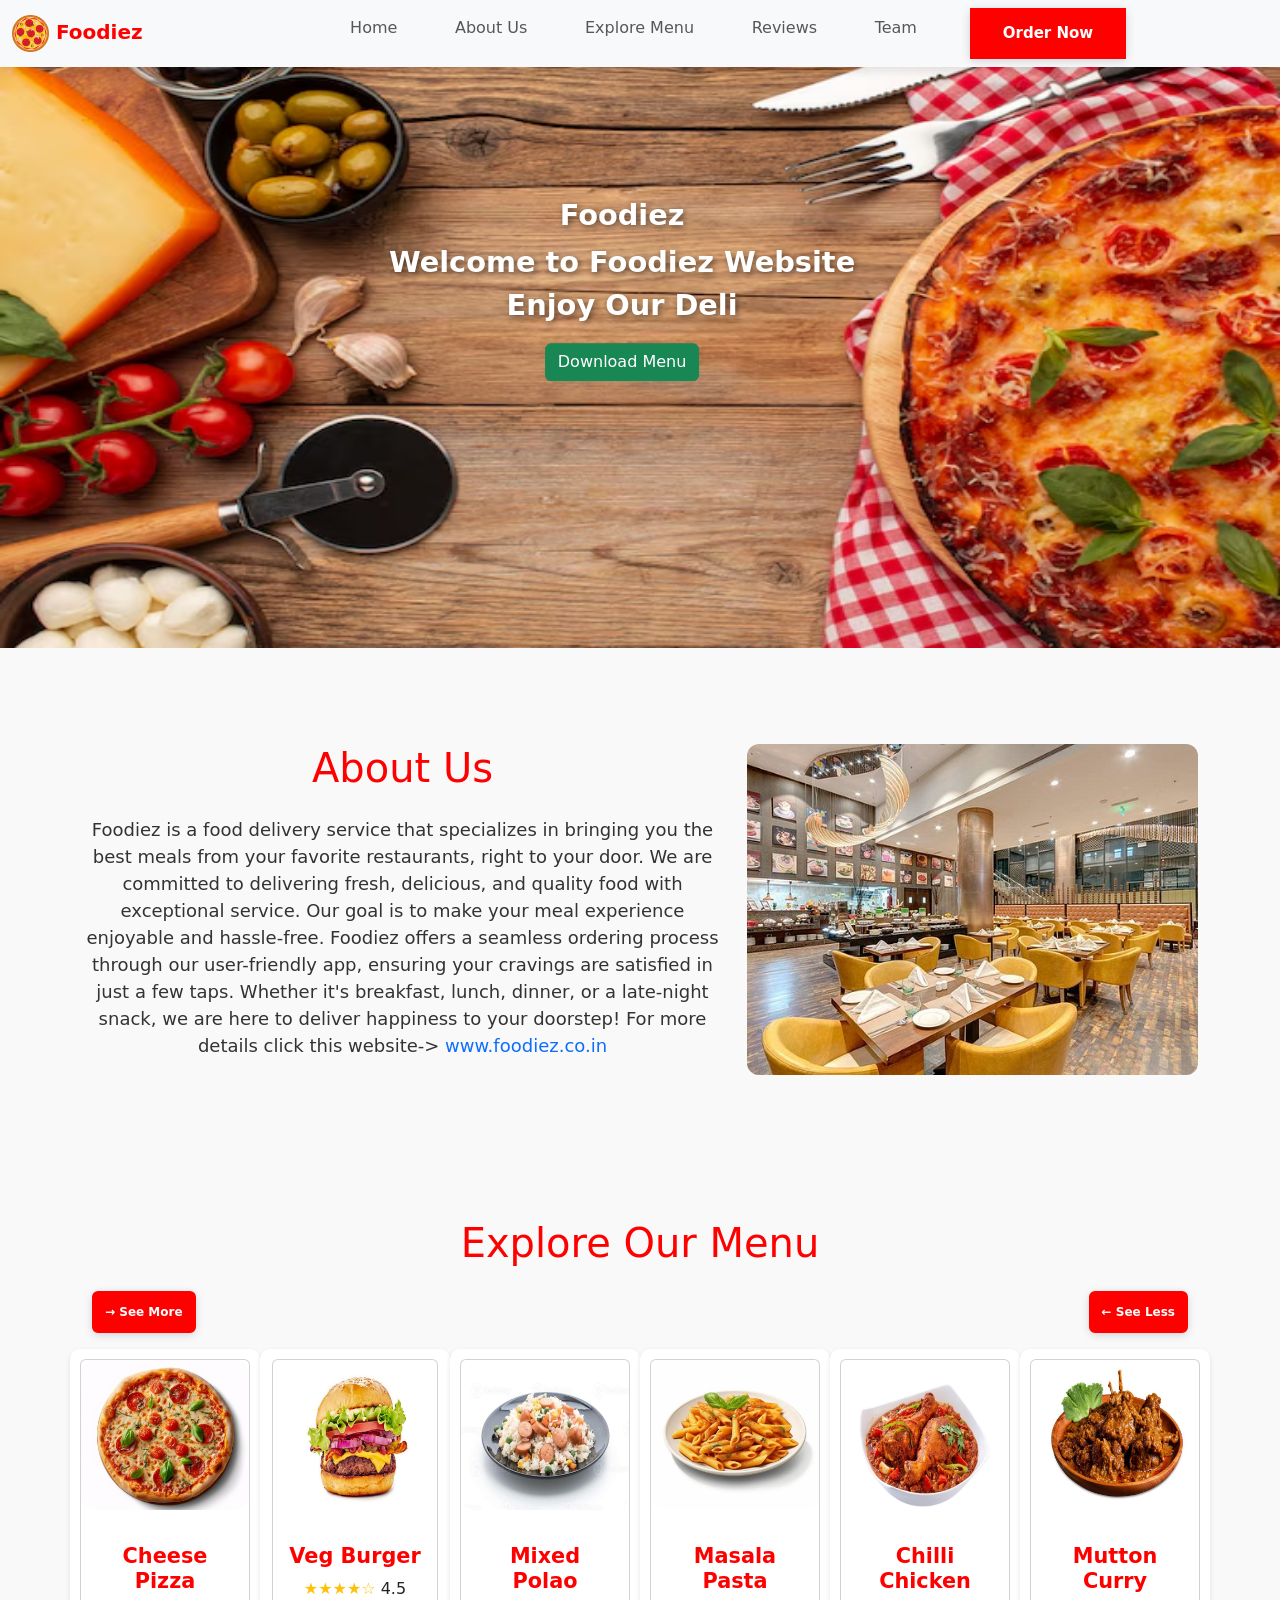
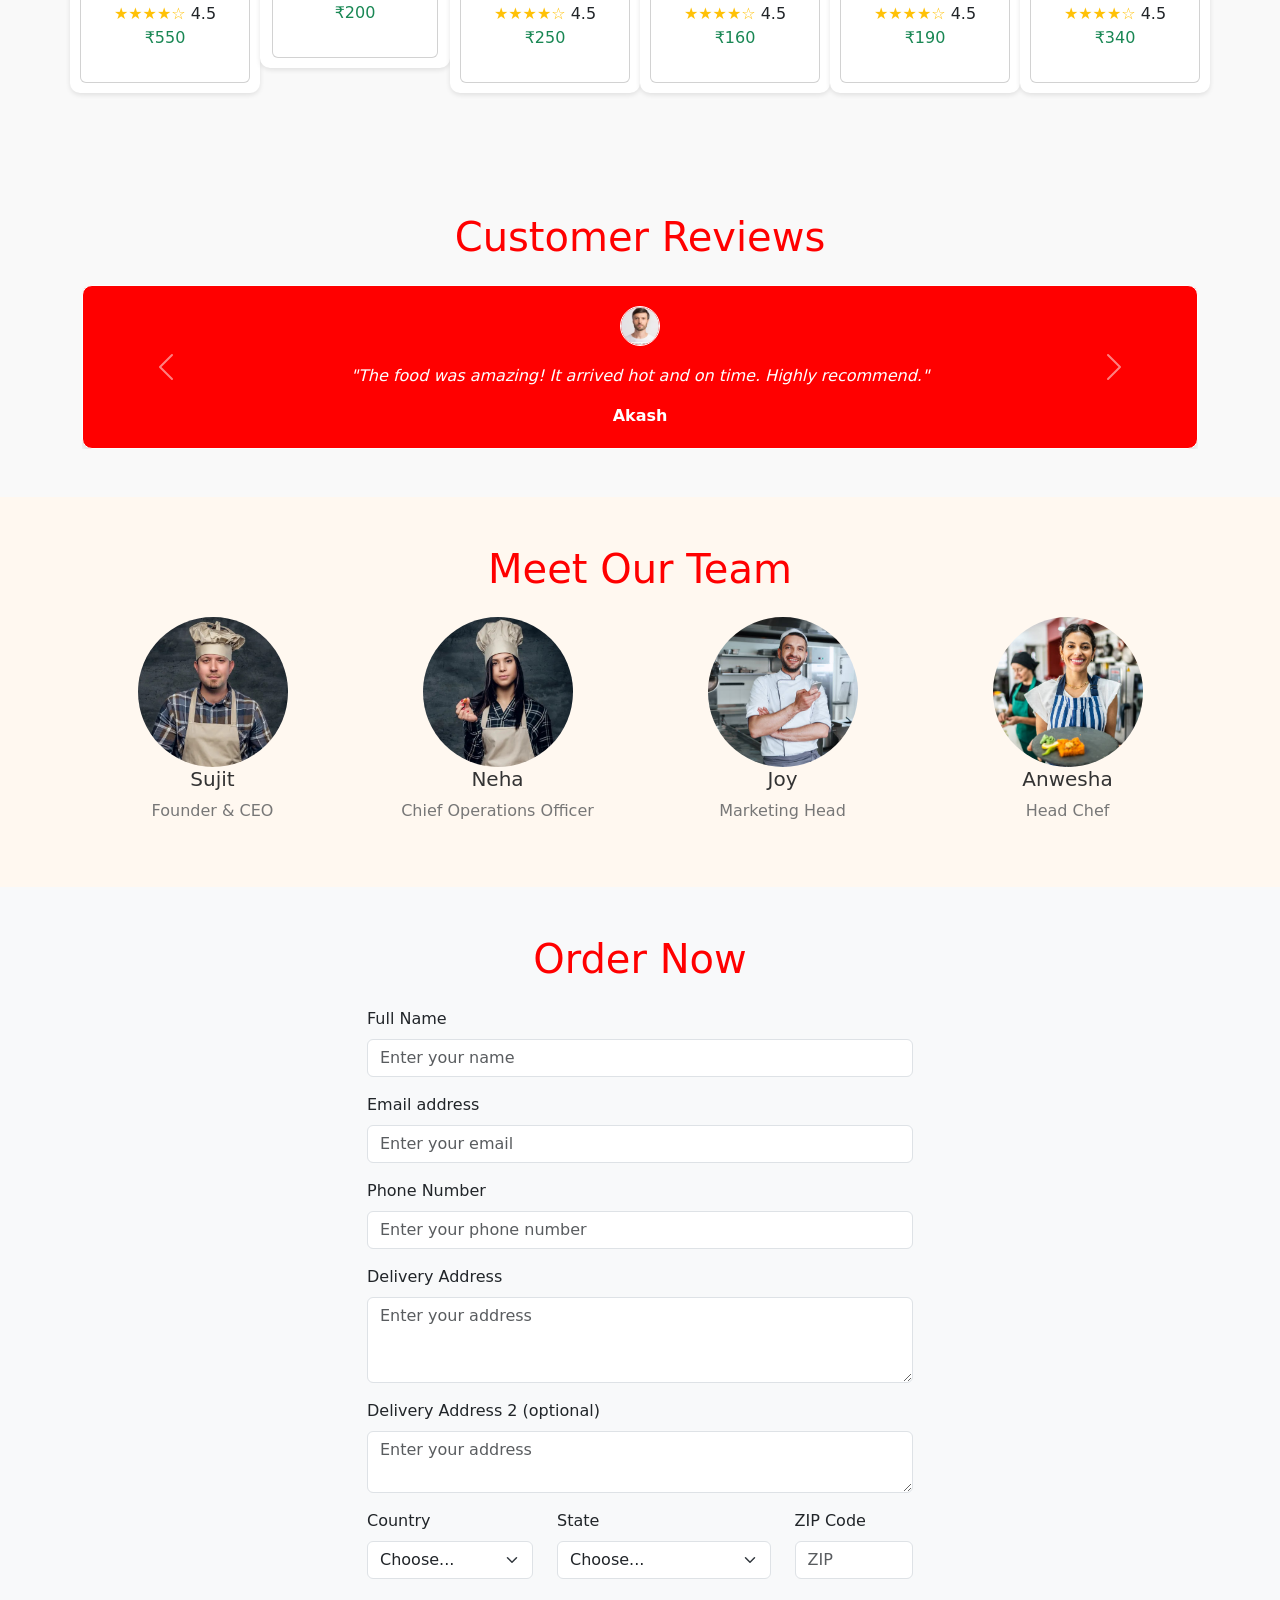
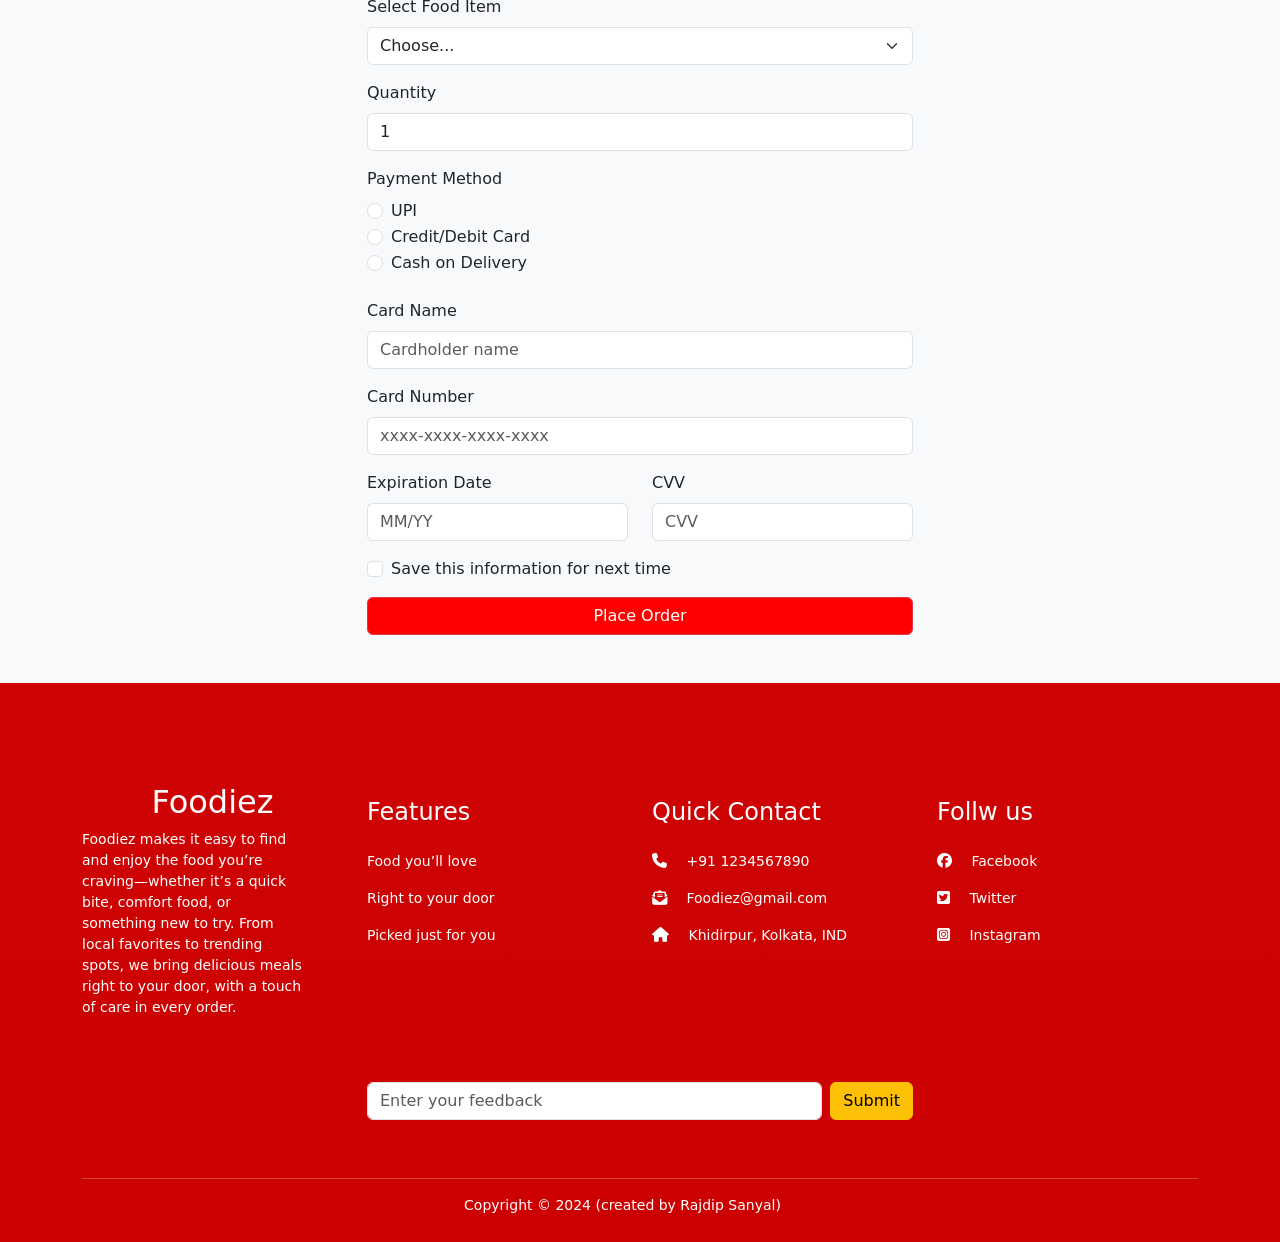
==== index.html @ b65d058c "4th commit" ====
<!DOCTYPE html>
<html lang="en">

<head>
  <meta charset="UTF-8">
  <meta name="viewport" content="width=device-width, initial-scale=1.0">
  <link rel="stylesheet" href="style.css">
  <script src="script.js" defer></script>
  <script src="https://unpkg.com/swiper/swiper-bundle.min.js"></script>
  <title>Foodiez</title>
  <link rel="shortcut icon" href="img4.png" type="image/x-icon">

  <!-- Bootstrap CSS -->
  <link href="https://cdn.jsdelivr.net/npm/bootstrap@5.0.2/dist/css/bootstrap.min.css" rel="stylesheet"
    integrity="sha384-EVSTQN3/azprG1Anm3QDgpJLIm9Nao0Yz1ztcQTwFspd3yD65VohhpuuCOmLASjC" crossorigin="anonymous">

  <!-- Font Awesome for icons -->
  <link href="https://cdn.jsdelivr.net/npm/@fortawesome/fontawesome-free@6.2.1/css/all.min.css" rel="stylesheet">

  <!-- Preconnect for Google Fonts -->
  <link rel="preconnect" href="https://fonts.googleapis.com">
  <link rel="preconnect" href="https://fonts.gstatic.com" crossorigin>
</head>

<body>

  <!-- Navbar Starts -->
  <header>
    <nav class="navbar navbar-expand-lg navbar-light bg-light fixed-top w-100">
      <div class="container-fluid">
        <a class="navbar-brand" href="#" style="color: #ff0000;">
          <img src="img4.png" alt="Foodiez Logo" width="37" height="37">
          Foodiez
        </a>

        <!-- Bootstrap Default Navbar Toggler (Toggle Button) -->
        <button class="navbar-toggler" type="button" data-bs-toggle="collapse" data-bs-target="#navbarNav"
          aria-controls="navbarNav" aria-expanded="false" aria-label="Toggle navigation">
          <span class="navbar-toggler-icon"></span> <!-- Default toggle icon -->
        </button>

        <!-- Collapsing Navbar Links -->
        <div class="collapse navbar-collapse" id="navbarNav">
          <ul class="navbar-nav mx-auto mb-2 mb-lg-0 text-center">
            <!-- Navbar Links -->
            <li class="nav-item">
              <a class="nav-link" href="#home">Home</a>
            </li>
            <li class="nav-item">
              <a class="nav-link" href="#about">About Us</a>
            </li>
            <li class="nav-item">
              <a class="nav-link" href="#explore">Explore Menu</a>
            </li>
            <li class="nav-item">
              <a class="nav-link" href="#reviews">Reviews</a>
            </li>
            <li class="nav-item">
              <a class="nav-link" href="#team">Team</a>
            </li>
            <li class="nav-item">
              <a class="main-btn" href="#order" data-bs-toggle="tooltip" data-bs-placement="bottom"
                title="click here to order food">
                Order Now</a>
            </li>
          </ul>
        </div>
      </div>
    </nav>
  </header>
  <!-- Navbar Ends -->

  <!-- Carousel Starts -->
  <section id="home">
    <div id="carouselExampleSlidesOnly" class="carousel slide" data-bs-ride="carousel">
      <div class="carousel-inner">
        <div class="carousel-item active">
          <img src="image99999.avif" class="d-block w-100" alt="Delicious food on the table">
          <div class="carousel-caption d-block d-md-block">
            <h5>Foodiez</h5>
            <p>Welcome to Foodiez Website <br> 
              <span id="typing-text-container">
              <span class="text"></span>
            </span>  
            </p>
            <button type="button" class="btn btn-success" id="oooo">
              <a href="Menu.jpg" target="_blank" style="color: white; text-decoration: none;" data-bs-toggle="tooltip"
                data-bs-placement="bottom" title="click here to download menu">Download Menu</a>
            </button>
          </div>
        </div>
      </div>
    </div>
  </section>
  <!-- Carousel Ends -->

  <!-- About Us Section -->
  <section id="about" class="about-section py-5">
    <div class="container my-5">

      <div class="row featurette d-flex justify-content-center text-align-center">

        <div class="col-md-7 d-flex flex-column justify-content-center">

          <h2>About Us</h2>
          <p>
            Foodiez is a food delivery service that specializes in bringing you the best meals from your favorite
            restaurants, right to your door. We are committed to delivering fresh, delicious, and quality food with
            exceptional service. Our goal is to make your meal experience enjoyable and hassle-free. Foodiez offers a
            seamless ordering process through our user-friendly app, ensuring your cravings are satisfied in just a few
            taps. Whether it's breakfast, lunch, dinner, or a late-night snack, we are here to deliver happiness
            to your doorstep! For more details click this website-> <a href="https://thefoodiezkp.weebly.com/"
              style="text-decoration: none;">www.foodiez.co.in</a>
          </p>
        </div>
        <div class="col-md-5">

          <img class="bd-placeholder-img bd-placeholder-img-lg featurette-image img-fluid mx-auto" id="tyty"
            style="height: 100%; object-fit: cover;" src="resturent.jpg" alt="Image">
          </img>
        </div>
      </div>




    </div>

  </section>

  <!-- Explore Foods Section -->
  <!--
  <section id="explore" class="explore-section py-5">
    <div class="container">
      <h2>Explore Foods</h2>
      <div class="row" id="abc">
        <div class="col-md-2 col-6 food-item mb-4">
          <img src="food11_640.jpg" alt="Food 1" id="xyz" class="img-fluid">
          <h4>Pizza</h4>
        </div>
        <div class="col-md-2 col-6 food-item mb-4">
          <img src="burger640.jpg" alt="Food 2" id="xyz" class="img-fluid">
          <h4>Burger</h4>
        </div>
        <div class="col-md-2 col-6 food-item mb-4">
          <img src="rice3.jpg" alt="Food 3" id="xyz" class="img-fluid">
          <h4>Fried Rice</h4>
        </div>
        <div class="col-md-2 col-6 food-item mb-4">
          <img src="pasta3.jpg" alt="Food 4" id="xyz" class="img-fluid">
          <h4>Pasta</h4>
        </div>
        <div class="col-md-2 col-6 food-item mb-4">
          <img src="chicken2.png" alt="Food 5" class="img-fluid">
          <h4>Chilli Chicken</h4>
        </div>
        <div class="col-md-2 col-6 food-item mb-4">
          <img src="mutton.jpg" alt="Food 6" id="xyz" class="img-fluid">
          <h4>Mutton Curry</h4>
        </div>
      </div>
    </div>
  </section>
-->


  <section id="explore" class="explore-section py-5">
    <div class="container">
      <h2>Explore Our Menu</h2>
      <div class="d-flex flex-wrap justify-content-between align-items-center my-3 gap-2">
        <button id="add-food-btn" class="btn btn-primary flex-grow-1 flex-md-grow-0">&#8594; See More</button>
        <button id="remove-food-btn" class="btn btn-danger flex-grow-1 flex-md-grow-0">&#8592; See Less</button>
      </div>
      <div class="row" id="abc">
        <!-- Pizza -->
        <div class="col-md-2 col-6 food-item mb-4">
          <div class="card">
            <img src="food11_640.jpg" alt="Pizza" class="card-img-top img-fluid">
            <div class="card-body text-center">
              <h4>Cheese Pizza</h4>
              <div>
                <span class="text-warning">&#9733;&#9733;&#9733;&#9733;&#9734;</span> 4.5
              </div>
              <p class="text-success">₹550</p>
            </div>
          </div>
        </div>
        <!-- Burger -->
        <div class="col-md-2 col-6 food-item mb-4">
          <div class="card">
            <img src="burger640.jpg" alt="Burger" class="card-img-top img-fluid">
            <div class="card-body text-center">
              <h4>Veg Burger</h4>
              <div>
                <span class="text-warning">&#9733;&#9733;&#9733;&#9733;&#9734;</span> 4.5
              </div>
              <p class="text-success">₹200</p>
            </div>
          </div>
        </div>
        <!-- Fried Rice -->
        <div class="col-md-2 col-6 food-item mb-4">
          <div class="card">
            <img src="rice3.jpg" alt="Fried Rice" class="card-img-top img-fluid">
            <div class="card-body text-center">
              <h4>Mixed Polao</h4>
              <div>
                <span class="text-warning">&#9733;&#9733;&#9733;&#9733;&#9734;</span> 4.5
              </div>
              <p class="text-success">₹250</p>
            </div>
          </div>
        </div>
        <!-- Pasta -->
        <div class="col-md-2 col-6 food-item mb-4">
          <div class="card">
            <img src="pasta3.jpg" alt="Pasta" class="card-img-top img-fluid">
            <div class="card-body text-center">
              <h4>Masala Pasta</h4>
              <div>
                <span class="text-warning">&#9733;&#9733;&#9733;&#9733;&#9734;</span> 4.5
              </div>
              <p class="text-success">₹160</p>
            </div>
          </div>
        </div>
        <!-- Chilli Chicken -->
        <div class="col-md-2 col-6 food-item mb-4">
          <div class="card">
            <img src="chicken2.png" alt="Chilli Chicken" class="card-img-top img-fluid">
            <div class="card-body text-center">
              <h4>Chilli Chicken</h4>
              <div>
                <span class="text-warning">&#9733;&#9733;&#9733;&#9733;&#9734;</span> 4.5
              </div>
              <p class="text-success">₹190</p>
            </div>
          </div>
        </div>
        <!-- Mutton Curry -->
        <div class="col-md-2 col-6 food-item mb-4">
          <div class="card">
            <img src="mutton.jpg" alt="Mutton Curry" class="card-img-top img-fluid">
            <div class="card-body text-center">
              <h4>Mutton Curry</h4>
              <div>
                <span class="text-warning">&#9733;&#9733;&#9733;&#9733;&#9734;</span> 4.5
              </div>
              <p class="text-success">₹340</p>
            </div>
          </div>
        </div>
      </div>




      <div class="row" id="efg" style="display: none;">
        <div class="col-md-2 col-6 food-item mb-4">
          <div class="card">
            <img src="Paneerpic.png" alt="Paneer Masala" class="card-img-top img-fluid">
            <div class="card-body text-center">
              <h4>Paneer Masala</h4>
              <div>
                <span class="text-warning">&#9733;&#9733;&#9733;&#9733;&#9734;</span> 4.5
              </div>
              <p class="text-success">₹120</p>
            </div>
          </div>
        </div>


        <div class="row" id="efg" style="display: none;">
          <div class="col-md-2 col-6 food-item mb-4">
            <div class="card">
              <img src="Basanti Pulao pic.jpg" alt="Basanti Pulao" class="card-img-top img-fluid">
              <div class="card-body text-center">
                <h4>Basanti Pulao</h4>
                <div>
                  <span class="text-warning">&#9733;&#9733;&#9733;&#9733;&#9734;</span> 4.5
                </div>
                <p class="text-success">₹96</p>
              </div>
            </div>
          </div>


          <div class="row" id="efg" style="display: none;">
            <div class="col-md-2 col-6 food-item mb-4">
              <div class="card">
                <img src="Mutton Biryani.jpg" alt="Mutton Biriyani" class="card-img-top img-fluid">
                <div class="card-body text-center">
                  <h4>Mutton Biryani</h4>
                  <div>
                    <span class="text-warning">&#9733;&#9733;&#9733;&#9733;&#9734;</span> 4.5
                  </div>
                  <p class="text-success">₹380</p>
                </div>
              </div>
            </div>


            <div class="row" id="efg" style="display: none;">
              <div class="col-md-2 col-6 food-item mb-4">
                <div class="card">
                  <img src="chowmein.jpg" alt="Veg Chowmein" class="card-img-top img-fluid">
                  <div class="card-body text-center">
                    <h4>Veg Chowmein</h4>
                    <div>
                      <span class="text-warning">&#9733;&#9733;&#9733;&#9733;&#9734;</span> 4.5
                    </div>
                    <p class="text-success">₹155</p>
                  </div>
                </div>
              </div>




              <div class="row" id="efg" style="display: none;">
                <div class="col-md-2 col-6 food-item mb-4">
                  <div class="card">
                    <img src="ChiliPaneerpic2.jpg" alt="Chilli Paneer" class="card-img-top img-fluid">
                    <div class="card-body text-center">
                      <h4>Chilli Paneer</h4>
                      <div>
                        <span class="text-warning">&#9733;&#9733;&#9733;&#9733;&#9734;</span> 4.5
                      </div>
                      <p class="text-success">₹105</p>
                    </div>
                  </div>
                </div>


                <div class="col-md-2 col-6 food-item mb-4">
                  <div class="card">
                    <img src="Chicken Biryani.jpg" alt="Chicken Biryani" class="card-img-top img-fluid">
                    <div class="card-body text-center">
                      <h4>Chicken Biryani</h4>
                      <div>
                        <span class="text-warning">&#9733;&#9733;&#9733;&#9733;&#9734;</span> 4.5
                      </div>
                      <p class="text-success">₹210</p>
                    </div>
                  </div>
                </div>


                <div class="row" id="efg" style="display: none;">
                  <div class="col-md-2 col-6 food-item mb-4">
                    <div class="card">
                      <img src="Chocolate Pastrie.jpg" alt="Chocolate Pastries" class="card-img-top img-fluid">
                      <div class="card-body text-center">
                        <h4>Chocolate Pastries</h4>
                        <div>
                          <span class="text-warning">&#9733;&#9733;&#9733;&#9733;&#9734;</span> 4.5
                        </div>
                        <p class="text-success">₹60</p>
                      </div>
                    </div>
                  </div>


                  <div class="row" id="efg" style="display: none;">
                    <div class="col-md-2 col-6 food-item mb-4">
                      <div class="card">
                        <img src="strawberrypastry.jpeg" alt="Strawberry Pastries" class="card-img-top img-fluid">
                        <div class="card-body text-center">
                          <h4>Strawberry Pastries</h4>
                          <div>
                            <span class="text-warning">&#9733;&#9733;&#9733;&#9733;&#9734;</span> 4.5
                          </div>
                          <p class="text-success">₹65</p>
                        </div>
                      </div>
                    </div>


                    <div class="col-md-2 col-6 food-item mb-4">
                      <div class="card">
                        <img src="icecream4.jpg" alt="Ice Cream" class="card-img-top img-fluid">
                        <div class="card-body text-center">
                          <h4>Vanilla Ice Cream</h4>
                          <div>
                            <span class="text-warning">&#9733;&#9733;&#9733;&#9733;&#9734;</span> 4.5
                          </div>
                          <p class="text-success">₹45</p>
                        </div>
                      </div>
                    </div>

                    <div class="col-md-2 col-6 food-item mb-4">
                      <div class="card ">
                        <img src="KajuBadamLassi.jpg" alt="Lassi" class="card-img-top img-fluid">
                        <div class="card-body text-center">
                          <h4>Kaju Badam Lassi</h4>
                          <div>
                            <span class="text-warning">&#9733;&#9733;&#9733;&#9733;&#9734;</span> 4.5
                          </div>
                          <p class="text-success">₹35</p>
                        </div>
                      </div>
                    </div>



                    <div class="col-md-2 col-6 food-item mb-4">
                      <div class="card">
                        <img src="hotchocolate.jpg" alt="Hot Chocolate" class="card-img-top img-fluid">
                        <div class="card-body text-center">
                          <h4>Dark Hot Chocolate</h4>
                          <div>
                            <span class="text-warning">&#9733;&#9733;&#9733;&#9733;&#9734;</span> 4.5
                          </div>
                          <p class="text-success">₹52</p>
                        </div>
                      </div>
                    </div>




                    <div class="col-md-2 col-6 food-item mb-4">
                      <div class="card">
                        <img src="MangoLassi3.jpg" alt="Mango Lassi" class="card-img-top img-fluid">
                        <div class="card-body text-center">
                          <h4>Special Mango Lassi</h4>
                          <div>
                            <span class="text-warning">&#9733;&#9733;&#9733;&#9733;&#9734;</span> 4.5
                          </div>
                          <p class="text-success">₹56</p>
                        </div>
                      </div>
                    </div>
                  </div>
                </div>
  </section>




  <!-- Reviews Section -->
  <section id="reviews" class="reviews-section py-5">
    <div class="container">
      <h2 class="text-center mb-4">Customer Reviews</h2>
      <div id="testimonialCarousel" class="carousel slide" data-bs-ride="carousel">
        <div class="carousel-inner">
          <div class="carousel-item active">
            <div class="review-item text-center">
              <img src="review2.jpeg" alt="pic1" class="review-image rounded-circle">
              <p>"The food was amazing! It arrived hot and on time. Highly recommend."</p>
              <strong>Akash</strong>
            </div>
          </div>
          <div class="carousel-item">
            <div class="review-item text-center">
              <img src="review3.jpg" alt="Sumit" class="review-image rounded-circle">
              <p>"Great experience! The pizza was delicious, and the delivery was quick."</p>
              <strong>Rohit</strong>
            </div>
          </div>
          <div class="carousel-item">
            <div class="review-item text-center">
              <img src="review4.jpg" alt="Tanuja" class="review-image rounded-circle">
              <p>"Very satisfied with the quality of food and service. Will order again!"</p>
              <strong>Tanuja</strong>
            </div>
          </div>
          <div class="carousel-item">
            <div class="review-item text-center">
              <img src="review5.jpeg" alt="Tanuja" class="review-image rounded-circle">
              <p>"Very satisfied with the quality of food and service. Will order again!"</p>
              <strong>Neha</strong>
            </div>
          </div>
          <div class="carousel-item">
            <div class="review-item text-center">
              <img src="review6.jpg" alt="Tanuja" class="review-image rounded-circle">
              <p>"Very satisfied with the quality of food and service. Will order again!"</p>
              <strong>Sanjay</strong>
            </div>
          </div>
        </div>
        <!-- Carousel controls -->
        <button class="carousel-control-prev" type="button" data-bs-target="#testimonialCarousel" data-bs-slide="prev">
          <span class="carousel-control-prev-icon" aria-hidden="true"></span>
          <span class="visually-hidden">Previous</span>
        </button>
        <button class="carousel-control-next" type="button" data-bs-target="#testimonialCarousel" data-bs-slide="next">
          <span class="carousel-control-next-icon" aria-hidden="true"></span>
          <span class="visually-hidden">Next</span>
        </button>
      </div>
    </div>
  </section>

  <!-- Team Section -->
  <section id="team" class="team-section py-5">
    <div class="container">
      <h2>Meet Our Team</h2>
      <div class="row">
        <div class="col-md-3 team-member">
          <img src="team1.jpg" alt="Team Member 1" id="cde" class="img-fluid">
          <h4>Sujit</h4>
          <p>Founder & CEO</p>
        </div>
        <div class="col-md-3 team-member">
          <img src="team2.jpg" alt="Team Member 2" id="cde" class="img-fluid">
          <h4>Neha</h4>
          <p>Chief Operations Officer</p>
        </div>
        <div class="col-md-3 team-member">
          <img src="team3.jpg" alt="Team Member 3" id="cde" class="img-fluid">
          <h4>Joy</h4>
          <p>Marketing Head</p>
        </div>
        <div class="col-md-3 team-member">
          <img src="team4.jpg" alt="Team Member 4" id="cde" class="img-fluid">
          <h4>Anwesha</h4>
          <p>Head Chef</p>
        </div>
      </div>
    </div>
  </section>

  <!-- Order Now Section -->
  <section id="order" class="py-5 bg-light">
    <div class="container">
      <h2 id="hijk" class="text-center mb-4">Order Now</h2>
      <div class="row justify-content-center">
        <div class="col-lg-6">
          <form>
            <div class="mb-3">
              <label for="name" class="form-label">Full Name</label>
              <input type="text" class="form-control" id="name" placeholder="Enter your name" required>
            </div>
            <div class="mb-3">
              <label for="email" class="form-label">Email address</label>
              <input type="email" class="form-control" id="email" placeholder="Enter your email" required>
            </div>
            <div class="mb-3">
              <label for="phone" class="form-label">Phone Number</label>
              <input type="tel" class="form-control" id="phone" placeholder="Enter your phone number" required>
            </div>
            <div class="mb-3">
              <label for="address" class="form-label">Delivery Address</label>
              <textarea class="form-control" id="address" rows="3" placeholder="Enter your address" required></textarea>
            </div>
            <div class="mb-3">
              <label for="address2" class="form-label">Delivery Address 2 (optional)</label>
              <textarea class="form-control" id="address2" placeholder="Enter your address"></textarea>
            </div>
            <div class="row mb-3">
            <div class="col-md-4">
              <label for="country" class="form-label">Country</label>
              <select class="form-select" id="country">
                <option selected>Choose...</option>
                <option>India</option>
              </select>
            </div>
            <div class="col-md-5">
              <label for="state" class="form-label">State</label>
              <select class="form-select" id="state" required>
              <option value="">Choose...</option>
              <option value="Andaman and Nicobar Islands">Andaman and Nicobar Islands</option>
              <option value="Andhra Pradesh">Andhra Pradesh</option>
              <option value="Arunachal Pradesh">Arunachal Pradesh</option>
              <option value="Assam">Assam</option>
              <option value="Bihar">Bihar</option>
              <option value="Chandigarh">Chandigarh</option>
              <option value="Chhattisgarh">Chhattisgarh</option>
              <option value="Dadra and Nagar Haveli and Daman and Diu">Dadra and Nagar Haveli and Daman and Diu</option>
              <option value="Delhi">Delhi</option>
              <option value="Goa">Goa</option>
              <option value="Gujarat">Gujarat</option>
              <option value="Haryana">Haryana</option>
              <option value="Himachal Pradesh">Himachal Pradesh</option>
              <option value="Jharkhand">Jharkhand</option>
              <option value="Karnataka">Karnataka</option>
              <option value="Kerala">Kerala</option>
              <option value="Lakshadweep">Lakshadweep</option>
              <option value="Madhya Pradesh">Madhya Pradesh</option>
              <option value="Maharashtra">Maharashtra</option>
              <option value="Manipur">Manipur</option>
              <option value="Meghalaya">Meghalaya</option>
              <option value="Mizoram">Mizoram</option>
              <option value="Nagaland">Nagaland</option>
              <option value="Odisha">Odisha</option>
              <option value="Puducherry">Puducherry</option>
              <option value="Punjab">Punjab</option>
              <option value="Rajasthan">Rajasthan</option>
              <option value="Sikkim">Sikkim</option>
              <option value="Tamil Nadu">Tamil Nadu</option>
              <option value="Telangana">Telangana</option>
              <option value="Tripura">Tripura</option>
              <option value="Uttar Pradesh">Uttar Pradesh</option>
              <option value="Uttarakhand">Uttarakhand</option>
              <option value="West Bengal">West Bengal</option>
              </select>
            </div>
            <div class="col-md-3">
              <label for="zip" class="form-label">ZIP Code</label>
              <input type="text" class="form-control" id="zip" placeholder="ZIP" required>
            </div>
          </div>
            <div class="mb-3">
              <label for="food" class="form-label">Select Food Item</label>
              <select class="form-select" id="food" required>
                <option value="">Choose...</option>
                <option value="Pizza">Cheese Pizza</option>
                <option value="Burger">Veg Burger</option>
                <option value="Pasta">Mixed Pulao</option>
                <option value="Sushi">Masala Pasta</option>
                <option value="Pizza">Chilli Chicken</option>
                <option value="Burger">Mutton Curry</option>
                <option value="Pasta">Paneer Masala</option>
                <option value="Sushi">Basanti Pulao</option>
                <option value="Pizza">Mutton Biriyani</option>
                <option value="Burger">Veg Chowmein</option>
                <option value="Pasta">Chilli Paneer</option>
                <option value="Sushi">Chicken Biriyani</option>
                <option value="Pizza">Chocolate Pastries</option>
                <option value="Burger">strawberry Pastries</option>
                <option value="Pasta">Vanilla Icecream</option>
                <option value="Sushi">Kaju Badam Lassi</option>
                <option value="Pasta">Dark Hot Chocolate</option>
                <option value="Sushi">Special Mango Lassi</option>
              </select>
            </div>
            <div class="mb-3">
              <label for="quantity" class="form-label">Quantity</label>
              <input type="number" class="form-control" id="quantity" min="1" value="1" required>
            </div>


            <div class="mb-4">
              <label class="form-label d-block">Payment Method</label>
              <div class="form-check">
                <input class="form-check-input" type="radio" name="paymentMethod" id="upi" value="UPI" required>
                <label class="form-check-label" for="upi">UPI</label>
              </div>
              <div class="form-check">
                <input class="form-check-input" type="radio" name="paymentMethod" id="card" value="Card" required>
                <label class="form-check-label" for="card">Credit/Debit Card</label>
              </div>
              <div class="form-check">
                <input class="form-check-input" type="radio" name="paymentMethod" id="cod" value="COD" required>
                <label class="form-check-label" for="cod">Cash on Delivery</label>
              </div>
            </div>

              <div class="mb-3">
                <label for="cardName" class="form-label">Card Name</label>
                <input type="text" class="form-control" id="cardName" placeholder="Cardholder name">
              </div>
              <div class="mb-3">
                <label for="cardNumber" class="form-label">Card Number</label>
                <input type="text" class="form-control" id="cardNumber" maxlength="19" placeholder="xxxx-xxxx-xxxx-xxxx">
              </div>
              <div class="row">
                <div class="col-md-6 mb-3">
                  <label for="expiry" class="form-label">Expiration Date</label>
                  <input type="text" class="form-control" id="expiry" placeholder="MM/YY">
                </div>
                <div class="col-md-6 mb-3">
                  <label for="cvv" class="form-label">CVV</label>
                  <input type="password" class="form-control" id="cvv" maxlength="4" placeholder="CVV">
                </div>
              </div>
  
            <div class="form-check mb-3">
              <input class="form-check-input" type="checkbox" id="saveInfo">
              <label class="form-check-label" for="saveInfo">Save this information for next time</label>
            </div>
            <button type="submit" style="background-color: #ff0000;" class="btn btn-danger w-100"
              onclick="validation()">Place Order</button>
          </form>
        </div>
      </div>
    </div>
  </section>


  <!-- Footer -->
  <section class="footer">
    <div class="container">
      <div class="row">
        <div class="col-md-3">
          <h2>Foodiez</h2>
          <p>
            Foodiez makes it easy to find and enjoy the food you’re craving—whether it’s a quick bite, comfort food, or
            something new to try. From local favorites to trending spots, we bring delicious meals right to your door,
            with a touch of care in every order.
          </p>
        </div>
        <div class="col-md-3">
          <h4>Features</h4>
          <p>Food you’ll love</p>
          <p>Right to your door</p>
          <p>Picked just for you</p>
        </div>
        <div class="col-md-3">
          <h4>Quick Contact</h4>
          <p><i class="fas fa-phone"></i> +91 ​1234567890</p>
          <p><i class="fas fa-envelope-open-text"></i> Foodiez@gmail.com</p>
          <p><i class="fas fa-home"></i> Khidirpur, Kolkata, IND</p>
        </div>
        <div class="col-md-3">
          <h4>Follw us</h4>
          <p><i class="fab fa-facebook"></i> Facebook</p>
          <p><i class="fab fa-twitter-square"></i> Twitter</p>
          <p><i class="fab fa-instagram-square"></i> Instagram</p>
        </div>
        <div class="container my-5">
          <div class="row justify-content-center">
            <div class="col-12 col-sm-10 col-md-8 col-lg-6">
              <form class="d-flex flex-column flex-sm-row gap-2 justify-content-center align-items-stretch">
                <input type="text" class="form-control flex-grow-1" placeholder="Enter your feedback">
                <button type="submit" class="btn btn-warning">Submit</button>
              </form>
            </div>
          </div>
        </div>
      </div>
      <hr />
      <p class="copyright">Copyright &copy; 2024 (created by Rajdip Sanyal)</p>
    </div>
  </section>

  <!-- Footer -->

  <!-- Bootstrap JS and dependencies -->
  <script src="https://cdn.jsdelivr.net/npm/@popperjs/core@2.9.2/dist/umd/popper.min.js"
    integrity="sha384-IQsoLXl5PILFhosVNubq5LC7Qb9DXgDA9i+tQ8Zj3iwWAwPtgFTxbJ8NT4GN1R8p"
    crossorigin="anonymous"></script>
  <script src="https://cdn.jsdelivr.net/npm/bootstrap@5.0.2/dist/js/bootstrap.min.js"
    integrity="sha384-cVKIPhGWiC2Al4u+LWgxfKTRIcfu0JTxR+EQDz/bgldoEyl4H0zUF0QKbrJ0EcQF"
    crossorigin="anonymous"></script>
</body>
</html>
---- style.css ----
/* General Styles */
body {
    font-family: Arial, sans-serif;
    margin: 0;
    padding: 0;
    box-sizing: border-box;
}

html{
    scroll-behavior: smooth;
}


/* Navbar Styles */

.navbar 
{
    box-shadow: 0px 4px 10px rgba(0, 0, 0, 0.1);
    transition: all 0.3 ease-in-out;
}

.navbar.scrolled {
    box-shadow: 0px 5px 15px rgba(0, 0, 0, 0.2); 
    background-color: rgba(255, 255, 255, 0.95); 
}



.navbar-brand {
    font-size: 1.53rem;
    font-weight: 650;
}

.navbar-expand-lg .navbar-nav .nav-link {
    font-weight: 500;
    margin-left: 2.6rem;
    position: relative;
    transition: color 0.3s;
}

.nav-link:hover {
    text-decoration: none;
    color: red !important;
}

.nav-link.active {
    text-decoration: none;
    color: red !important;
}


.main-btn {
    margin-left: 2.8rem;
    display: inline-block;
    padding: 0.625rem 1.875rem;
    line-height: 1.5625rem;
    background-color: #ff0000;
    border: 0.1875rem solid red;
    color: white;
    text-decoration: none;
    font-size: 0.9375rem;
    font-weight: 600;
    text-transform: capitalize;
    box-shadow: 0px 2px 10px -1px rgb(0 0 0 / 19%);
    transition: all .4s ease-out 0s;
}

.main-btn:hover {
    background-color: transparent;
    border-color: red;
}

.carousel-inner {
    width: 92%;
    overflow: hidden;
}

.carousel-inner img {
    width: 100%;
    height: 72vh;
    margin-top: 0%;
    margin-right: 0%;
}

.carousel-caption {
    position: absolute;
    top: 51%;
    transform: translate(-2%, -51%);
}

.carousel-caption h5,
.carousel-caption p {
    font-size: 1.8rem;
    color: white;
    font-weight: bold;
    text-shadow: 2px 2px 6px rgba(0, 0, 0, 0.5);
}

/* About Us Section */
.about-section {
    background-color: #f9f9f9;
    text-align: center;
    padding: 4rem 0;
}

.about-section h2 {
    color: #ff0000;
    font-size: 2.5rem;
    margin-bottom: 1.5rem;
}

.about-section p {
    font-size: 1.125rem;
    color: #333;
}




/* Explore Foods Section */
/*
.explore-section {
    padding: 4rem 0;
    text-align: center;
}

.explore-section h2 {
    color: #ff0000;
    font-size: 2.5rem;
    margin-bottom: 1.5rem;
}

.food-item {
    margin-bottom: 1.5rem;
}

.food-item img {
    border-radius: 10px;
    margin-bottom: 1.1rem;
    object-fit: cover;
}

.food-item h4 {
    font-size: 1.25rem;
    color: #333;
}

.food-item p {
    color: #777;
}


#xyz{
    transition: 0.5 ease;
    cursor: pointer;
}

#abc:hover > :not(:hover)
{
    opacity: 0.3;
}

#xyz{
    transform: scale(1.1);
}

#tyty
    {
      border-radius: 5%;
      transition: 1s;
    }

    #tyty:hover
    {
      transform: scale(1.07);
      z-index: 2;
    }

*/

/* Explore Section Styles */
.explore-section {
    padding: 4rem 0;
    text-align: center;
    background-color: #f9f9f9;
}

.explore-section h2 {
    color: #ff0000; /* Changed to a brighter red for better contrast */
    font-size: 2.5rem;
    margin-bottom: 1.5rem;
}


/* Food Item Styles */
.food-item {
    margin-bottom: 1.5rem;
    transition: transform 0.3s ease-in-out;
    display: flex;
    flex-direction: column;
    justify-content: space-between;
    background: #fff;
    padding: 15px;
    border-radius: 12px;
    box-shadow: 0 2px 5px rgba(0, 0, 0, 0.1);
    align-items: center;
    height: 100%;
}

.food-item:hover {
    transform: scale(1.05);
}

.food-item img {
    border-radius: 15px;
    margin-bottom: 1.1rem;
    object-fit: cover;
    height: 150px;
    width: 100%;
    transition: transform 0.3s ease, box-shadow 0.3s ease;
}

.food-item img:hover {
    transform: scale(1.1);
    box-shadow: 0 5px 15px rgba(0, 0, 0, 0.3);
}

.food-item h4 {
    font-size: 1.3rem;
    color: #ff0000;
    font-weight: bold;
    margin-bottom: 0.5rem;
}

.food-item p {
    color: #555;
    font-size: 1rem;
}

#abc
{
    display: flex;
    flex-wrap: wrap;
    justify-content: space-between;
    align-items: stretch;
}

#abc .food-item
{
    display: flex;
    flex-direction: column;
    align-items: center;
    justify-content: space-between;
    height: 100%;
    padding: 10px;
    background: white;
    border-radius: 10px;
    box-shadow: 0 2px 5px rgba(0, 0, 0, 0.1);
}

/* Interaction Styles */
#xyz {
    transition: transform 0.5s ease-in-out, opacity 0.3s;
    cursor: pointer;
}

#xyz:hover {
    transform: scale(1.15);
}

#abc:hover > :not(:hover) {
    opacity: 0.3;
}

/* Additional Hover Effect */
#tyty {
    border-radius: 12px;
    transition: transform 1s ease, box-shadow 0.3s ease;
}

#tyty:hover {
    transform: scale(1.07);
    z-index: 2;
    box-shadow: 0 5px 20px rgba(0, 0, 0, 0.2);
}

#add-food-btn,
#remove-food-btn{
   background-color: #ff0000;
   color: white bold;
   border: 0.1875rem solid red;
   font-size: 0.9375rem;
   font-weight: 600;
   box-shadow: 0px 2px 10px -1px rgb(0 0 0 / 19%);
   height: 42px;
   line-height: 1.5625rem;
   margin: 0 10px;
   padding: 5px 10px;
   font-size: 12px;
   cursor: pointer;
}


/* Reviews Section */
.reviews-section {
    background-color: #f1f1f1;
    padding: 4rem 0;
}

.reviews-section h2 {
    color: #ff0000;
    font-size: 2.5rem;
    margin-bottom: 1.5rem;
    text-align: center;
}

.reviews-section {
    background-color: #f9f9f9;
  }
  
  .review-item {
    padding: 20px;
    border: 1px solid #fff;
    border-radius: 10px;
    background: #ff0000;
    box-shadow: 0 4px 6px rgba(0, 0, 0, 0.1);
  }

  .review-image
  {
   max-width: 40px;
    max-height: 40px;
    margin-bottom: 18px;
    object-fit: cover;
    padding: 0px;
    border: 1px solid #fff;
    border-radius: 50%;
  }
  
  .review-item p {
    font-style: italic;
    color: #fff;
  }
  
  .review-item strong {
    display: block;
    margin-top: 10px;
    font-weight: bold;
    color: #fff;
  }


/* Team Section */
.team-section {
    background-color: #fff8f0;
    padding: 4rem 0;
    text-align: center;
}

.team-section h2 {
    color: #ff0000;
    font-size: 2.5rem;
    margin-bottom: 1.5rem;
}

.team-member img {
    border-radius: 50%;
    width: 150px;
    height: 150px;
    object-fit: cover;
}

.team-member h4 {
    font-size: 1.25rem;
    color: #333;
}

.team-member p {
    color: #777;
}

/* Order Now Section */
.order-now-section {
    background-color: #fff8f0;
    text-align: center;
    padding: 4rem 0;
}

.order-now-section h2 {
    color: #ff0000;
    font-size: 2.5rem;
    margin-bottom: 1.5rem;
}

.order-now-section p {
    font-size: 1.125rem;
    color: #333;
}

.order-now-section a {
    font-size: 1.5rem;
    padding: 1rem 3rem;
    background-color: #ff0000;
    color: white;
    text-decoration: none;
    border-radius: 5px;
    font-weight: bold;
}

.order-now-section a:hover {
    background-color: transparent;
    border: 2px solid #ff0000;
    color: #ff0000;
}

#hijk
{
    color: #ff0000;
    font-size: 2.5rem;
    margin-bottom: 1.5rem;

}

#cde
    {
      transition: 1s;
    }

    #cde:hover
    {
      transform: scale(1.07);
      z-index: 2;
    }


/* Footer Styles */
.footer {
    background-color: #222;
    color: white;
    text-align: center;
    padding: 1rem;
}


::-webkit-scrollbar {
    width: 18px; /* Width of the scrollbar */
  }
  
  ::-webkit-scrollbar-track {
    background: white; /* Light red background for the track */
  }
  
  ::-webkit-scrollbar-thumb {
    background-color: #ff0000; /* Red scrollbar thumb */
    border-radius: 6px; /* Rounded corners */
    border: 3px solid white; /* Space around the thumb */
  }
  
  ::-webkit-scrollbar-thumb:hover {
    background-color: #ff0000; /* Darker red on hover */
  }


  /* Email Subscription Styles */
.footer-subscribe {
    margin-top: 3rem;
    display: flex;
    flex-wrap: wrap;
    gap: 1rem;
    justify-content: center;
    align-items: center;
  }
  
  .footer-subscribe input[type="email"] {
    flex: 1 1 300px;
    padding: 0.75rem 1rem;
    border: none;
    border-radius: 8px;
    font-size: 1rem;
  }
  
/* Responsive Styles */


@media (max-width: 992px) and (min-width: 767px) {

    .carousel-inner img {
        width: 100%;
        height: 57vh;
        margin-top: 0%;
        margin-right: 0%;
    }

    /*
    .food-item h4 {
        font-size: 1.125rem; 
    }

    .food-item p {
        font-size: 0.95rem; 
    }

    .explore-section h2 {
        font-size: 2rem; 
    }

    .explore-section {
        padding: 3rem 1.5rem;
        text-align: center; 
    }
    
    */
    
    #xyz{
        transition: 0.5 ease;
        cursor: pointer;
    }
    
    #abc:hover > :not(:hover)
    {
        opacity: 0.3;
    }
    
    #xyz{
        transform: scale(1.1);
    }
    
    #tyty
        {
          border-radius: 5%;
          transition: 1s;
        }
    
        #tyty:hover
        {
          transform: scale(1.07);
          z-index: 2;
        }  
            
}


@media (max-width: 992px) {

    .carousel-inner img {
        width: 100%;
        height: 54vh;
        margin-top: 0%;
        margin-right: 0%;
    }


    #abc{
        flex-direction: row;
    }

    .food-item 
    {
        height: auto;
    }

    .food-item img{
        height: 120px;
    }

    .food-item h4{
    font-size: 1.0rem;
    }
}


@media (max-width: 767px) {

    .navbar-nav .nav-link {
        font-size: 0.9rem;
        margin-left: 1rem;
    }

    .carousel-caption {
        position: absolute;
        right: 14%;
        bottom: 1.25rem;
        left: 15%;
        padding-top: 1.25rem;
        padding-bottom: 1.25rem;
        color: #fff;
        text-align: center;
    }

    
    .food-item h4 {
        font-size: 1rem;
    }
    

    .review-item p {
        font-size: 0.875rem;
    }

    .team-member h4 {
        font-size: 1rem;
    }

    .team-member p {
        font-size: 0.875rem;
    }

    .order-now-section a {
        font-size: 1.25rem;
        padding: 0.8rem 2rem;
    }
    .carousel-caption h5 {
        font-size: 1.5rem; 
      }
    
      .carousel-caption p {
        font-size: 1rem; 
      }
    
      .carousel-caption button {
        font-size: 0.9rem; 
    }

    .navbar-expand-lg .navbar-nav .nav-link {
        font-weight: 500;
        margin-left: 1.6rem;
        position: relative;
        transition: color 0.3s;
    }

    .main-btn {
        margin-left: 1.8rem;
        display: inline-block;
        padding: 0.625rem 1.875rem;
        line-height: 1.5625rem;
        background-color: #ff0000;
        border: 0.1875rem solid red;
        color: white;
        text-decoration: none;
        font-size: 0.9375rem;
        font-weight: 600;
        text-transform: capitalize;
        box-shadow: 0px 2px 10px -1px rgb(0 0 0 / 19%);
        transition: all .4s ease-out 0s;
    }

    .carousel-inner img {
        width: 100%;
        height: 56vh;
        margin-top: 0%;
        margin-right: 0%;
    }

    .carousel-caption {
        position: absolute;
        right: 13%;
        bottom: 1.25rem;
        left: 15%;
        padding-top: 1.25rem;
        padding-bottom: 1.25rem;
        color: #fff;
        text-align: center;
    }

    #xyz {
        transition: 0.5 ease;
        cursor: pointer;
    }
    
    #abc:hover > :not(:hover)
    {
        opacity: 0.3;
    }


    .food-item img {
        border-radius: 10px;
        margin-bottom: 1rem;
        object-fit: cover;
    }

    #cde
    {
      transition: 1s;
    }

    #cde:hover
    {
      transform: scale(1.07);
      z-index: 2;
    }        

#abc{
    flex-direction: column;
    align-items: center;
}

.food-item {
    width: 90%;
    margin-bottom: 20px;
}

.food-item img{
    height: 100px;
}

}


.footer {
    padding: 100px 20px 10px;
    background-image: linear-gradient(#ce0404, #cc0000);
    color: #ffffff;
  }
  
  .footer-logo {
    width: 200px;
    margin-top: 15px;
    margin-bottom: 15px;
  }
  
  .footer h4 {
    text-align: left;
    margin-top: 15px;
    margin-bottom: 25px;
  }
  
  .footer p {
    font-size: 14px;
    text-align: left;
    padding-right: 35px;
  }
  
  p > .fas {
    color: #ffffff;
  }
  
  .footer .row .fas,
  .fab {
    padding-right: 15px;
    font-size: 15px;
  }
  
  .footer hr {
    margin-top: 10px;
    background: #efefef;
  }
  
  .footer .copyright {
    text-align: center;
  }
  
    /* Footer section css */


@media (max-width: 280px) {
    .main-btn {
        width: 100%;
        margin-left: 0;
    }

    .about-section,
    .explore-section,
    .reviews-section,
    .team-section,
    .order-now-section {
        padding: 2rem 1rem;
    }

    .food-item img,
    .review-item,
    .team-member {
    margin-bottom: 2rem;
    }

    .order-now-section a {
        width: 100%;
        padding: 1rem;
    }
}

@media (max-width: 480px) and (min-width: 279px) {

    .navbar-expand-lg .navbar-nav .nav-link {
        font-weight: 500;
        margin-left: 1.0rem;
        position: relative;
        transition: color 0.3s;
    }

    .main-btn {
        margin-left: 1.3rem;
        display: inline-block;
        padding: 0.625rem 1.875rem;
        line-height: 1.5625rem;
        background-color: #ff0000;
        border: 0.1875rem solid red;
        color: white;
        text-decoration: none;
        font-size: 0.9375rem;
        font-weight: 600;
        text-transform: capitalize;
        box-shadow: 0px 2px 10px -1px rgb(0 0 0 / 19%);
        transition: all .4s ease-out 0s;
    }

    .carousel-inner img {
        width: 100%;
        height: 58vh;
        margin-top: 0%;
        margin-right: 0%;
    }

    #xyz{
        transition: 0.5 ease;
        cursor: pointer;
    }
    
    #abc:hover > :not(:hover)
    {
        opacity: 0.3;
    }
    
    #xyz{
        transform: scale(1.1);
    }

    #cde
    {
      transition: 1s;
    }

    #cde:hover
    {
      transform: scale(1.07);
      z-index: 2;
    }
}

/* typing animation css */
#typing-text-container{
    display: inline-block;
    min-height: 1.08em;
}

#text{
    display: inline-block;
    white-space: nowrap;
}
/* typing animation css */


/* download menu button hover */
#oooo:hover{
    background-color: #019510; 
  transform: scale(1.05);
  box-shadow: 0 8px 16px rgba(13, 255, 0, 0.3);
  border-color: #019510;
}
/* download menu button hover */

@media (max-width: 576px) {
  #oooo {
    padding: 6px 12px;
    font-size: 0.75rem;
  }
}
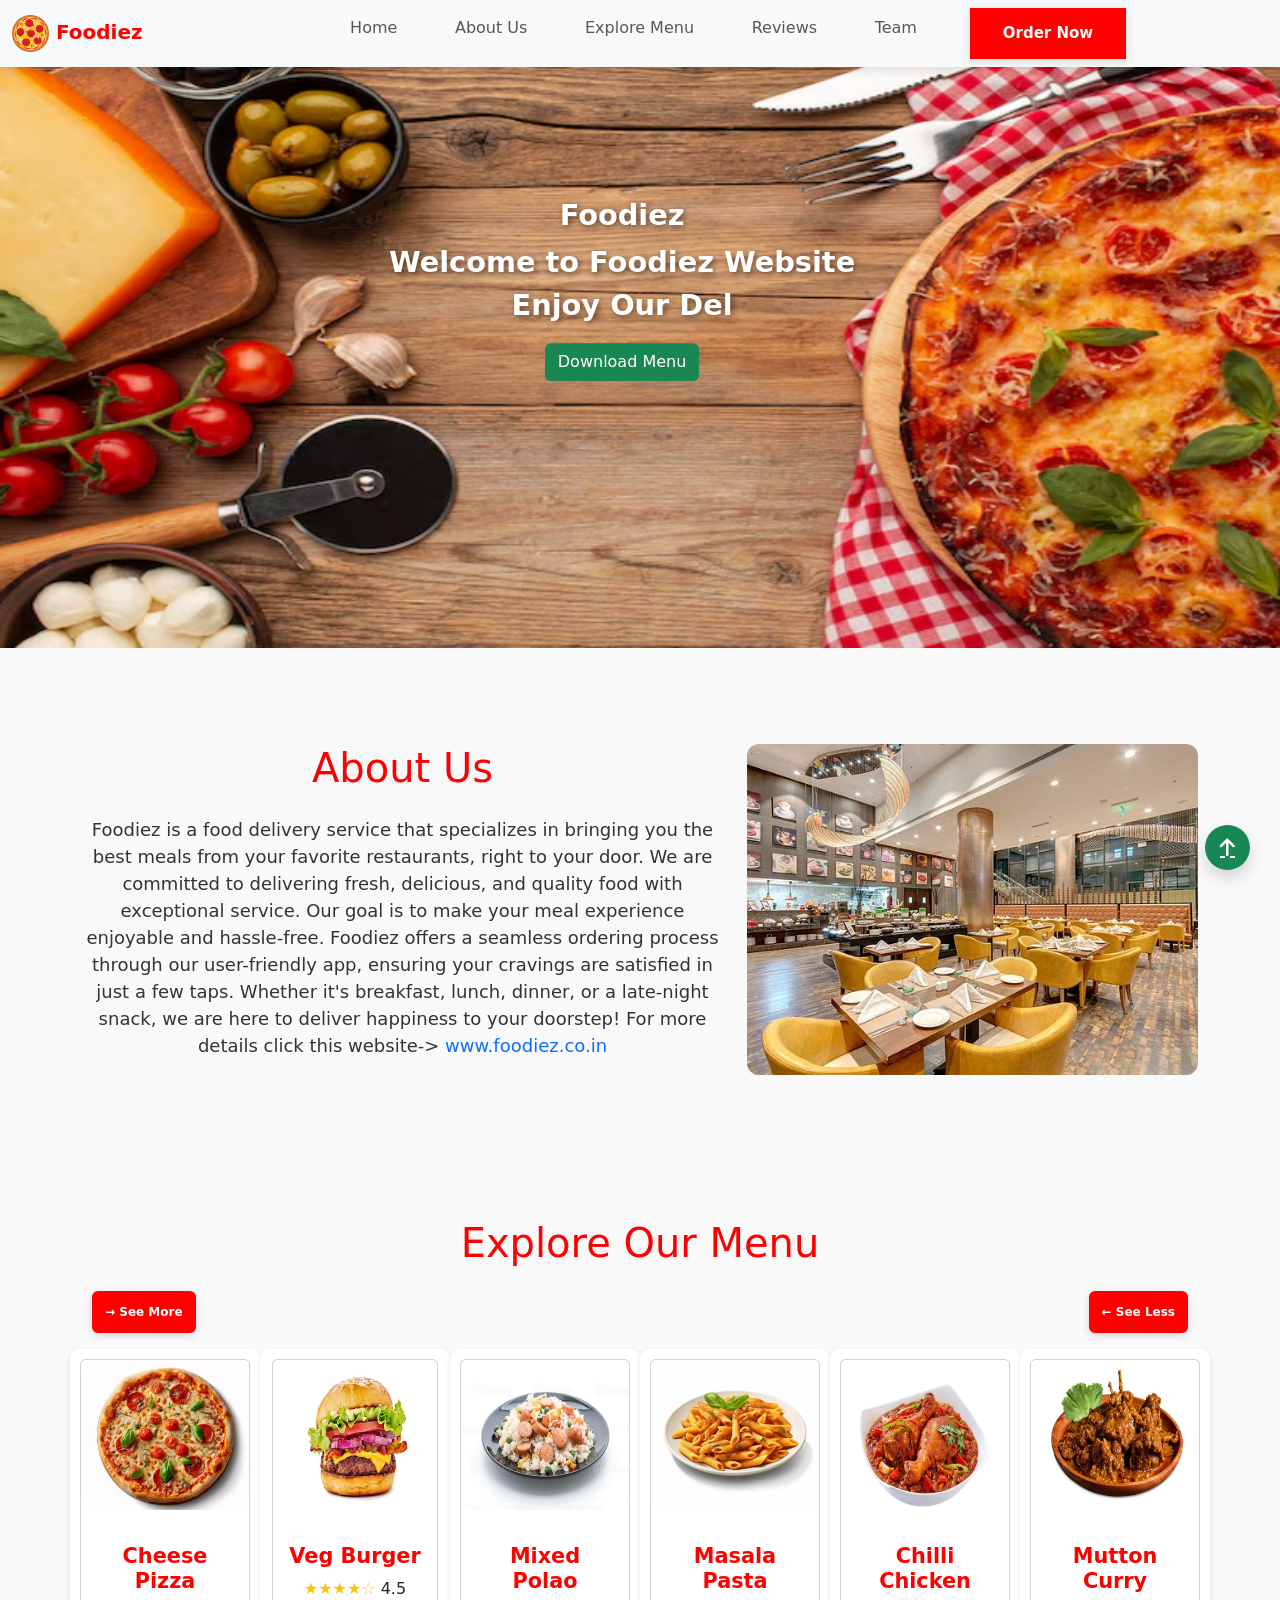
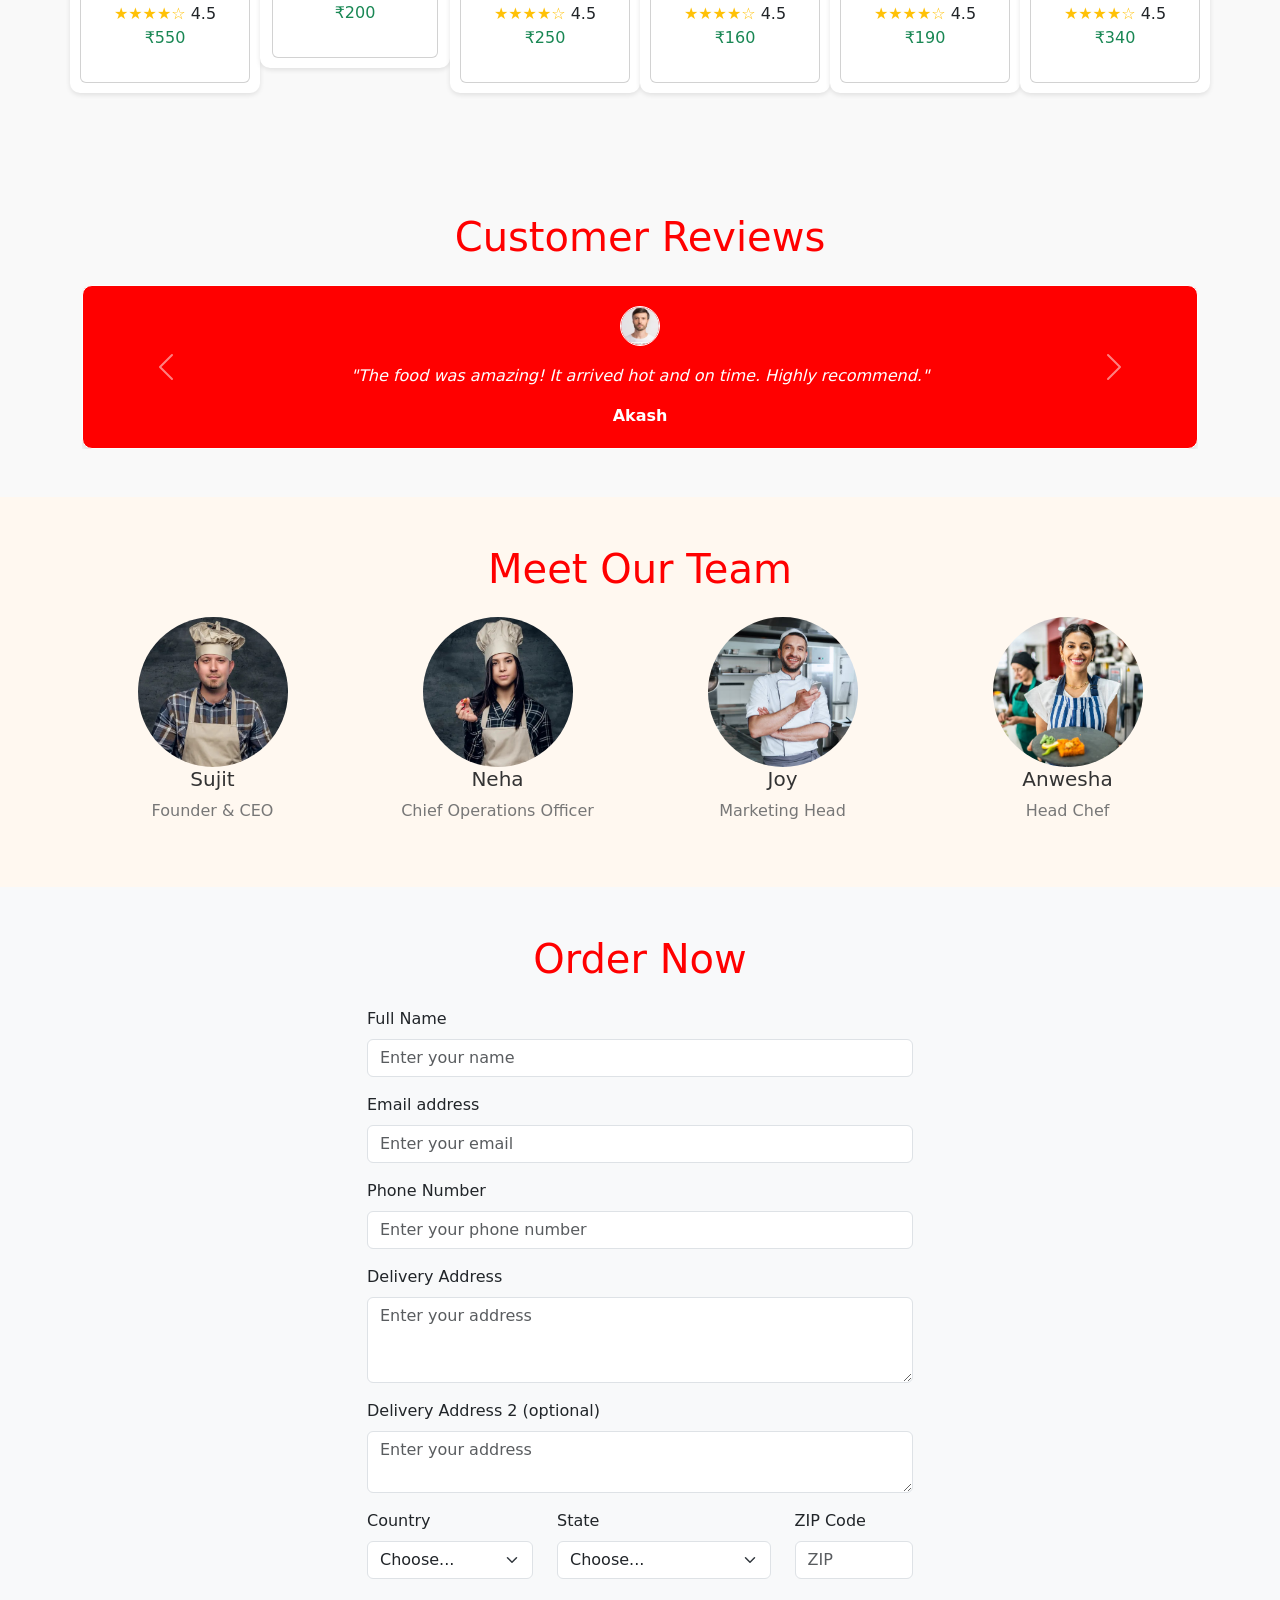
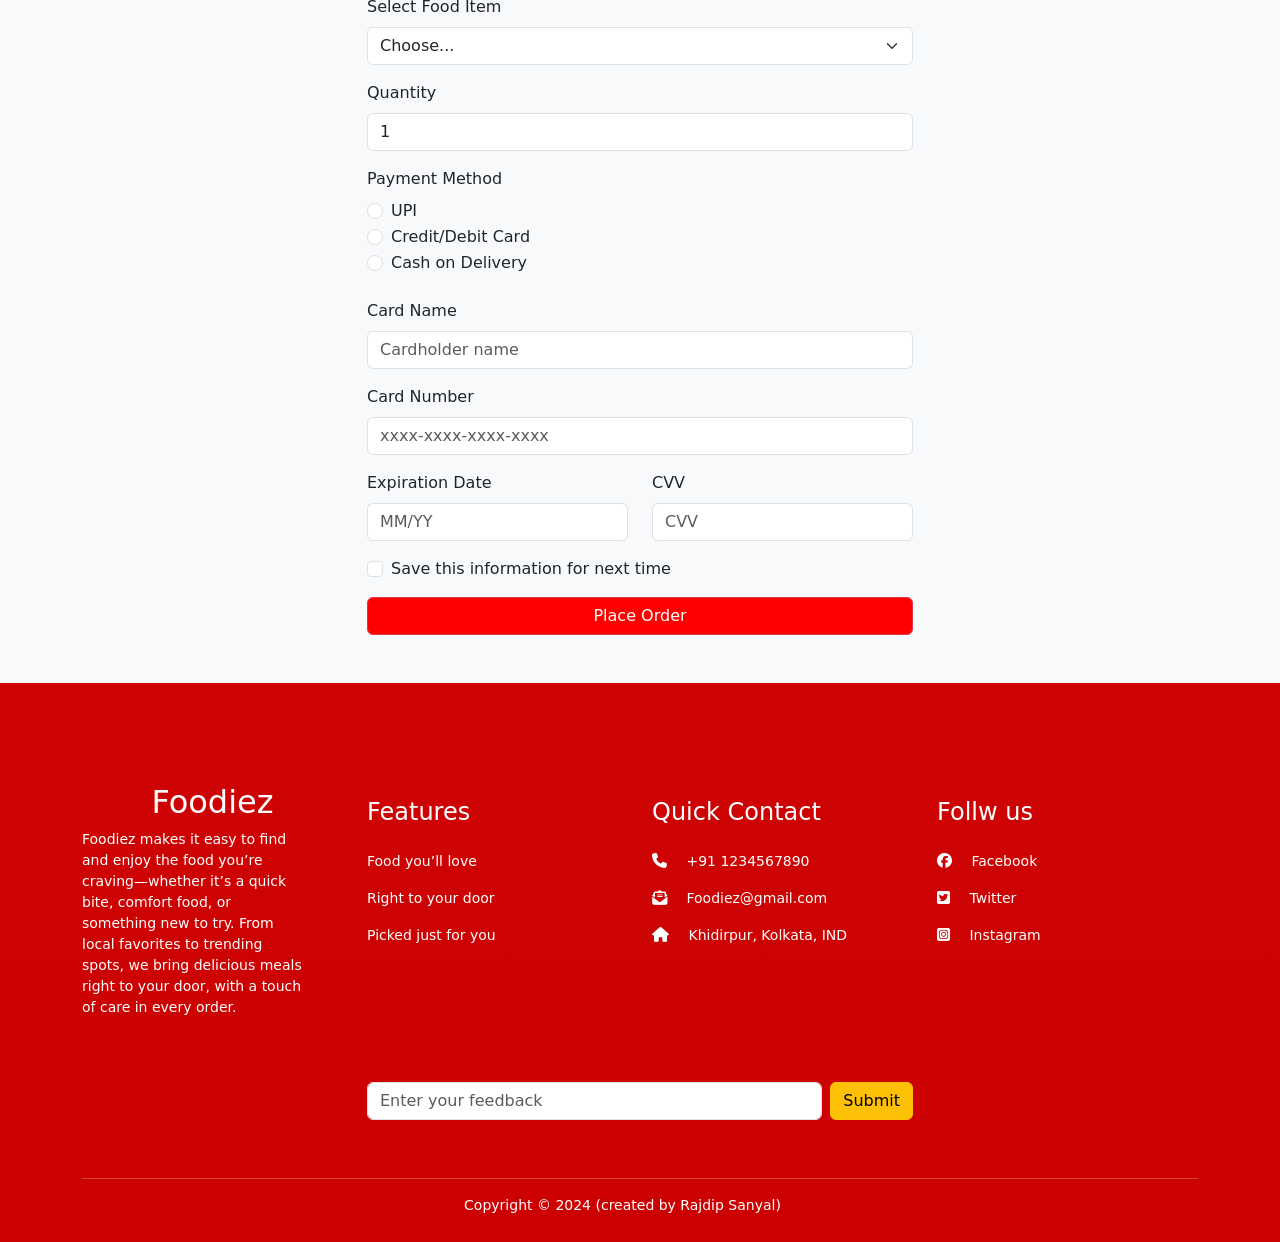
==== commit 2d39aa70: "5th commit in html & css" ====
--- a/index.html
+++ b/index.html
@@ -736,5 +736,14 @@
   <script src="https://cdn.jsdelivr.net/npm/bootstrap@5.0.2/dist/js/bootstrap.min.js"
     integrity="sha384-cVKIPhGWiC2Al4u+LWgxfKTRIcfu0JTxR+EQDz/bgldoEyl4H0zUF0QKbrJ0EcQF"
     crossorigin="anonymous"></script>
+
+
+    <!--back to top button-->
+    <a href="#top" class="top-btn position-fixed text-white bg-success rounded-circle shadow d-flex justify-content-center align-items-center fw-bold"
+    id="top-button" title="Back to Top">
+    <i class="fas fa-arrow-up fs-5"></i>
+    </a>
+    <!--back to top button-->
+
 </body>
 </html>
--- a/style.css
+++ b/style.css
@@ -837,6 +837,7 @@
     }
 }
 
+
 /* typing animation css */
 #typing-text-container{
     display: inline-block;
@@ -859,13 +860,34 @@
 }
 /* download menu button hover */
 
+
+/* download menu button in phone view */
 @media (max-width: 576px) {
   #oooo {
     padding: 6px 12px;
-    font-size: 0.75rem;
-  }
-}
-
-
-
-
+    font-size: 0.69rem;
+  }
+}
+/* download menu button in phone view */
+
+
+
+/* back to top button css */
+#top-button {
+  color: #ce0404;
+  bottom: 30px; 
+  right: 30px; 
+  width: 45px; 
+  height: 45px; 
+  z-index: 999; 
+  transition: background-color 0.3s ease;
+}
+
+#top-button:hover {
+  background-color: #019510 !important;
+}
+/* back to top button css */
+
+
+
+
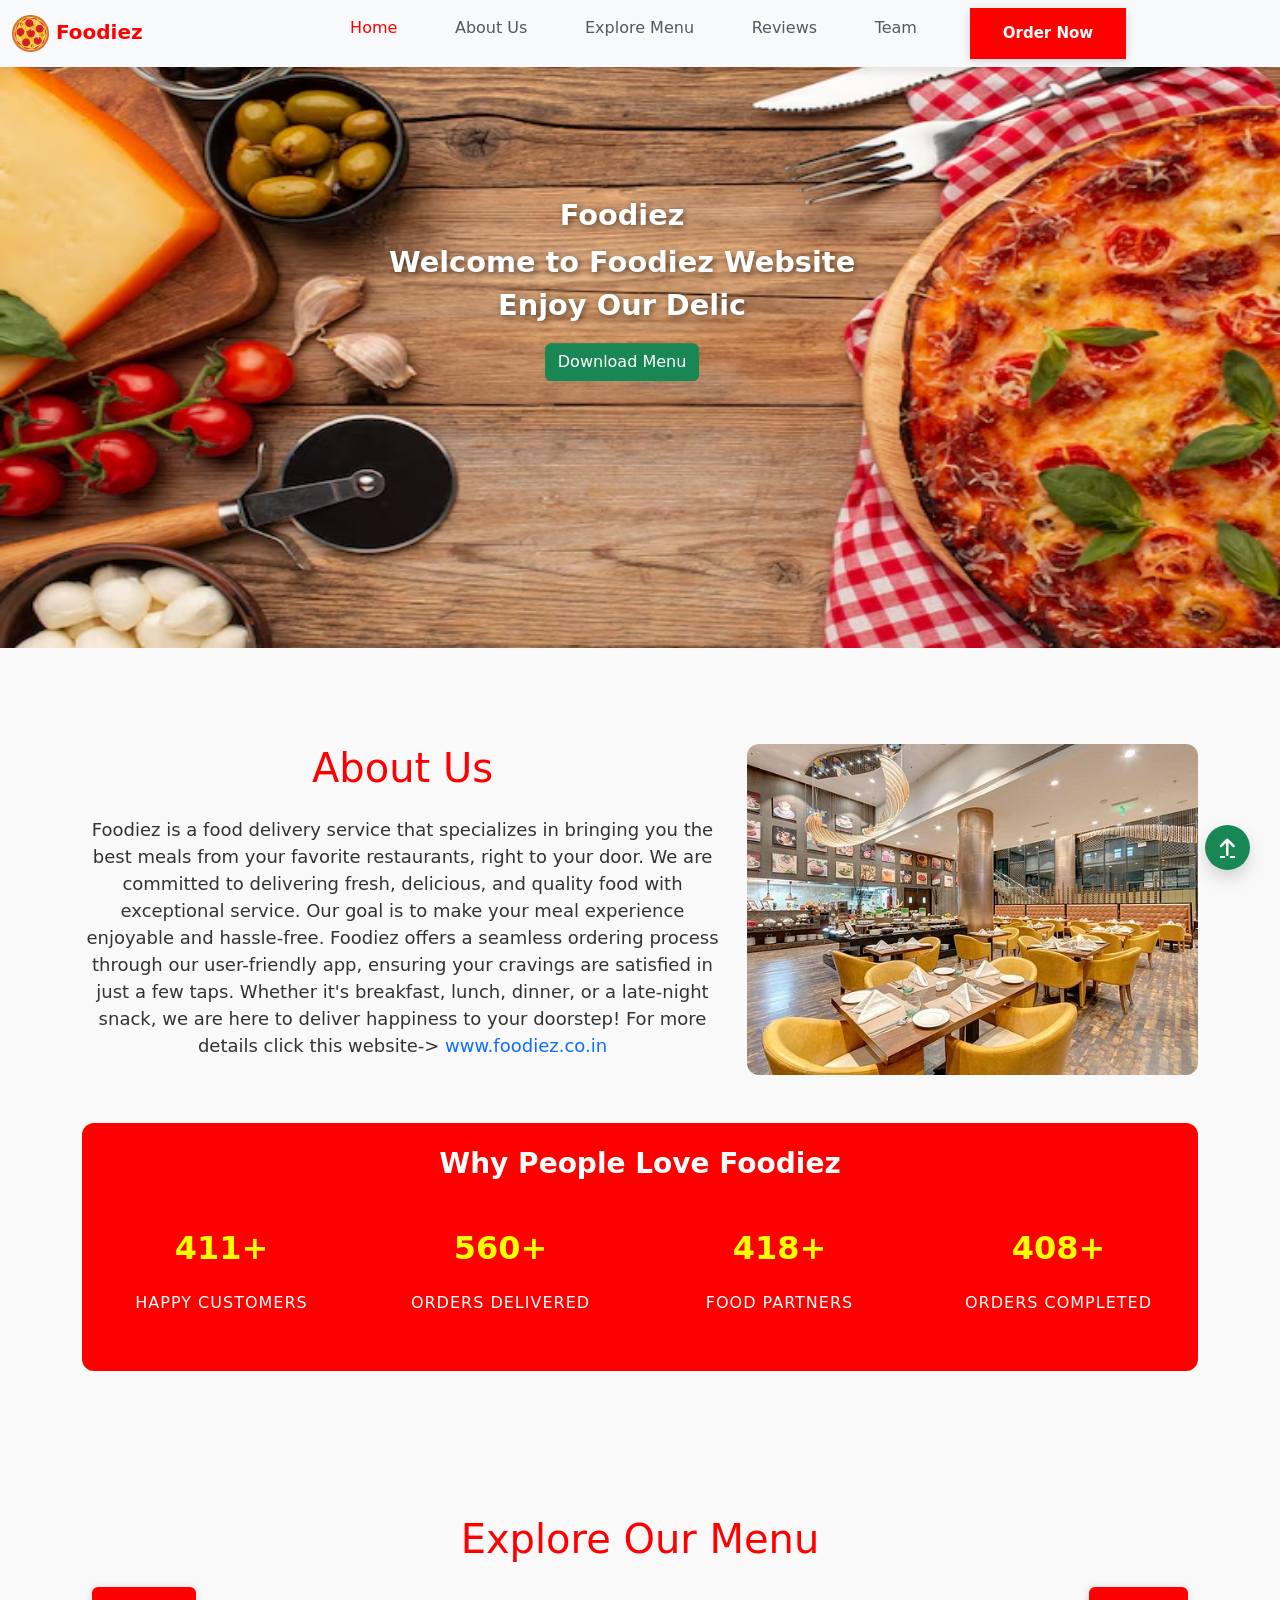
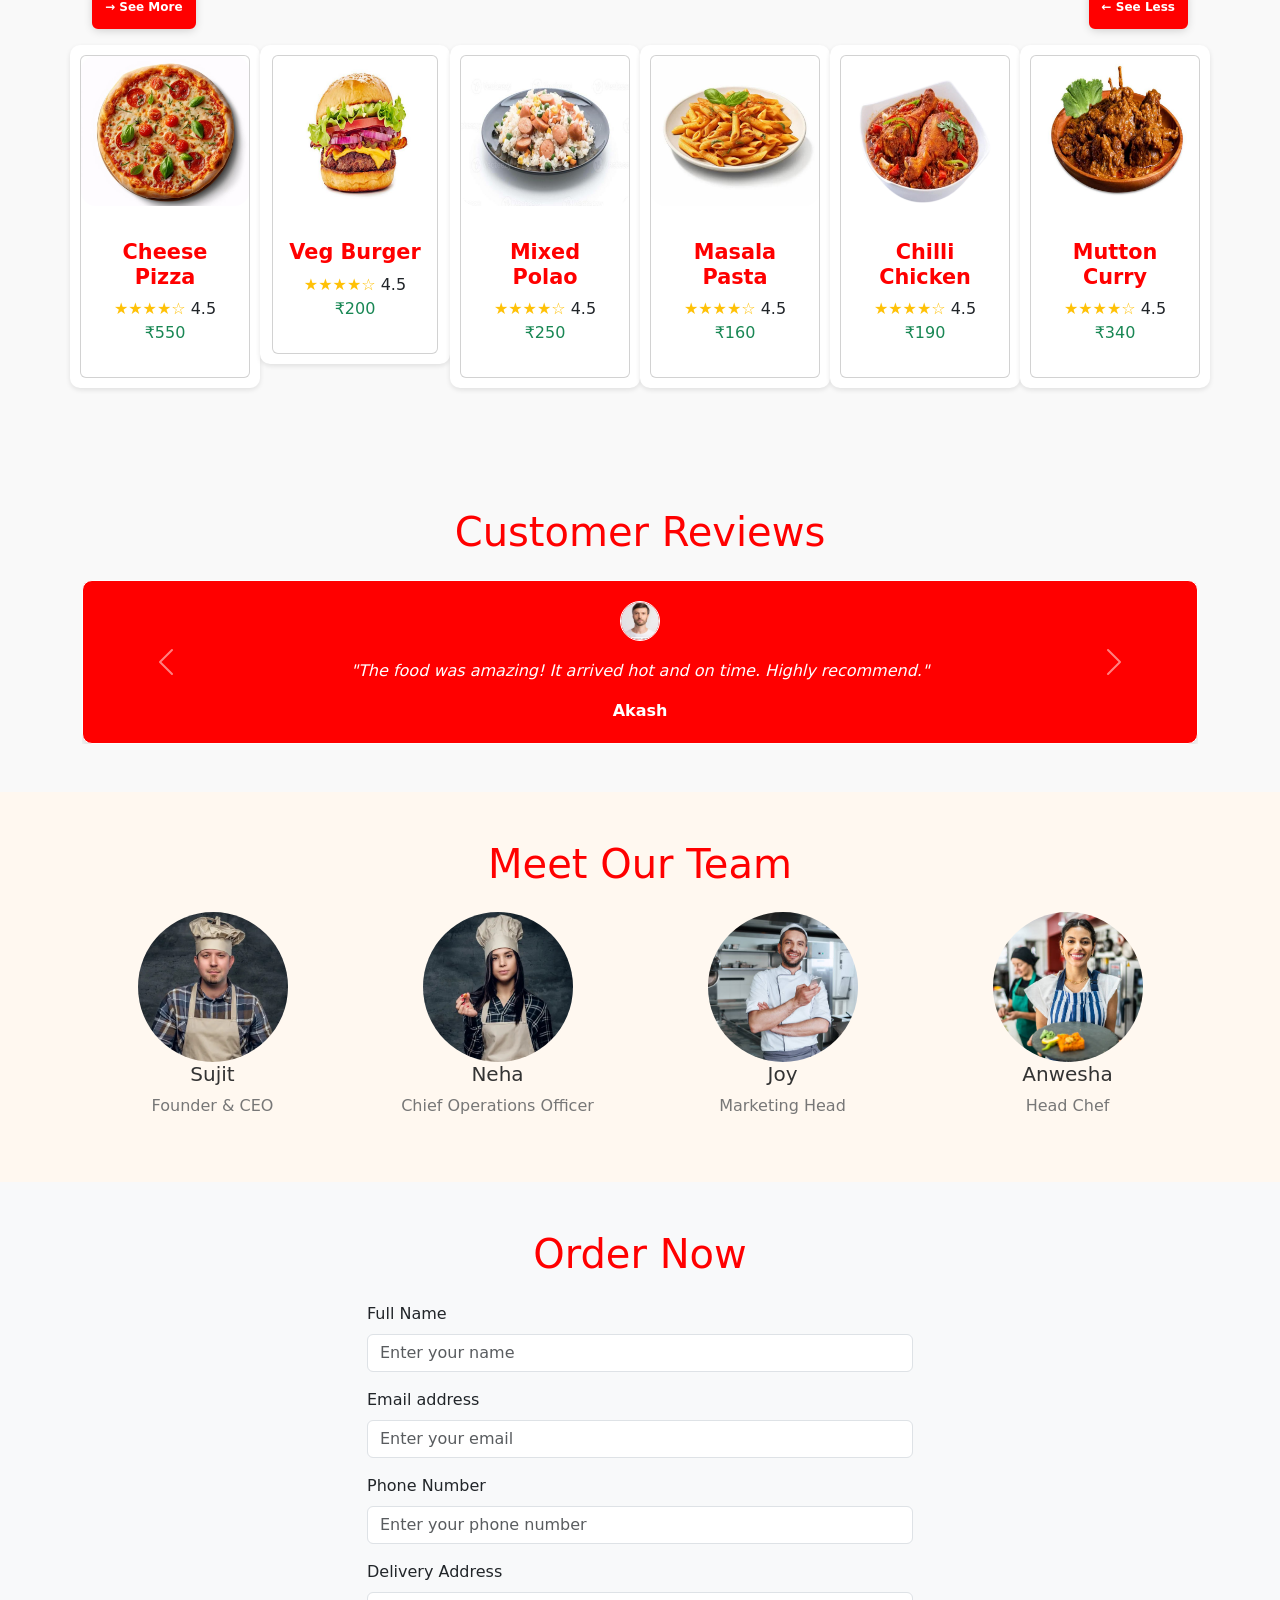
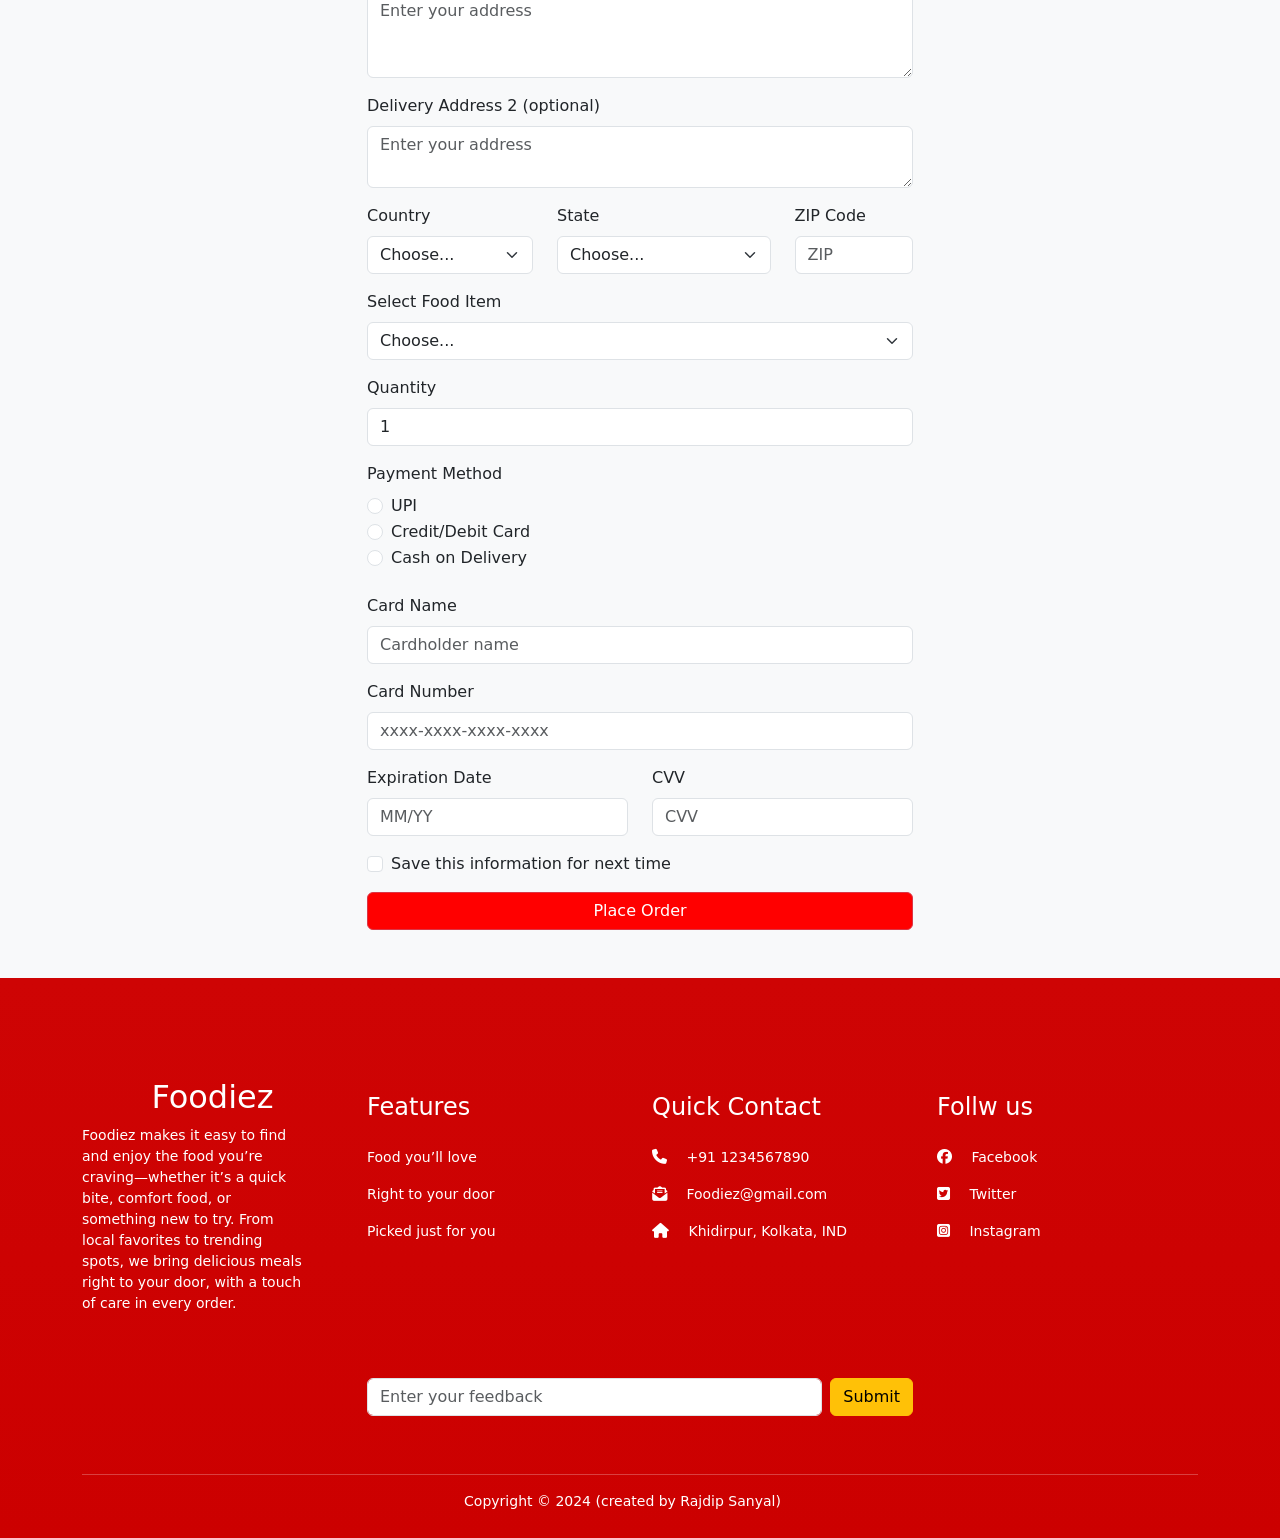
==== commit d3f8c8cf: "Foodiez Website" ====
--- a/index.html
+++ b/index.html
@@ -78,10 +78,10 @@
           <img src="image99999.avif" class="d-block w-100" alt="Delicious food on the table">
           <div class="carousel-caption d-block d-md-block">
             <h5>Foodiez</h5>
-            <p>Welcome to Foodiez Website <br> 
+            <p>Welcome to Foodiez Website <br>
               <span id="typing-text-container">
-              <span class="text"></span>
-            </span>  
+                <span class="text"></span>
+              </span>
             </p>
             <button type="button" class="btn btn-success" id="oooo">
               <a href="Menu.jpg" target="_blank" style="color: white; text-decoration: none;" data-bs-toggle="tooltip"
@@ -122,47 +122,35 @@
       </div>
 
 
-
-
-    </div>
-
-  </section>
-
-  <!-- Explore Foods Section -->
-  <!--
-  <section id="explore" class="explore-section py-5">
-    <div class="container">
-      <h2>Explore Foods</h2>
-      <div class="row" id="abc">
-        <div class="col-md-2 col-6 food-item mb-4">
-          <img src="food11_640.jpg" alt="Food 1" id="xyz" class="img-fluid">
-          <h4>Pizza</h4>
-        </div>
-        <div class="col-md-2 col-6 food-item mb-4">
-          <img src="burger640.jpg" alt="Food 2" id="xyz" class="img-fluid">
-          <h4>Burger</h4>
-        </div>
-        <div class="col-md-2 col-6 food-item mb-4">
-          <img src="rice3.jpg" alt="Food 3" id="xyz" class="img-fluid">
-          <h4>Fried Rice</h4>
-        </div>
-        <div class="col-md-2 col-6 food-item mb-4">
-          <img src="pasta3.jpg" alt="Food 4" id="xyz" class="img-fluid">
-          <h4>Pasta</h4>
-        </div>
-        <div class="col-md-2 col-6 food-item mb-4">
-          <img src="chicken2.png" alt="Food 5" class="img-fluid">
-          <h4>Chilli Chicken</h4>
-        </div>
-        <div class="col-md-2 col-6 food-item mb-4">
-          <img src="mutton.jpg" alt="Food 6" id="xyz" class="img-fluid">
-          <h4>Mutton Curry</h4>
-        </div>
-      </div>
+      <!--Counter Section -->
+      <div class="banner-highlights mt-5 py-4 text-white">
+        <div class="container text-center">
+          <h3 class="mb-5 fw-bold">Why People Love Foodiez</h3>
+          <div class="row">
+            <div class="col-md-3 mb-3">
+              <h2><span id="count1">0</span>+</h2>
+              <p>Happy Customers</p>
+            </div>
+            <div class="col-md-3 mb-3">
+              <h2><span id="count2">0</span>+</h2>
+              <p>Orders Delivered</p>
+            </div>
+            <div class="col-md-3 mb-3">
+              <h2><span id="count3">0</span>+</h2>
+              <p>Food Partners</p>
+            </div>
+            <div class="col-md-3 mb-3">
+              <h2><span id="count4">0</span>+</h2>
+              <p>Orders Completed</p>
+            </div>
+          </div>
+        </div>
+      </div>
+      <!--Counter Section -->
     </div>
   </section>
--->
-
+
+  <!-- Explore Foods Section -->
 
   <section id="explore" class="explore-section py-5">
     <div class="container">
@@ -551,58 +539,59 @@
               <textarea class="form-control" id="address2" placeholder="Enter your address"></textarea>
             </div>
             <div class="row mb-3">
-            <div class="col-md-4">
-              <label for="country" class="form-label">Country</label>
-              <select class="form-select" id="country">
-                <option selected>Choose...</option>
-                <option>India</option>
-              </select>
-            </div>
-            <div class="col-md-5">
-              <label for="state" class="form-label">State</label>
-              <select class="form-select" id="state" required>
-              <option value="">Choose...</option>
-              <option value="Andaman and Nicobar Islands">Andaman and Nicobar Islands</option>
-              <option value="Andhra Pradesh">Andhra Pradesh</option>
-              <option value="Arunachal Pradesh">Arunachal Pradesh</option>
-              <option value="Assam">Assam</option>
-              <option value="Bihar">Bihar</option>
-              <option value="Chandigarh">Chandigarh</option>
-              <option value="Chhattisgarh">Chhattisgarh</option>
-              <option value="Dadra and Nagar Haveli and Daman and Diu">Dadra and Nagar Haveli and Daman and Diu</option>
-              <option value="Delhi">Delhi</option>
-              <option value="Goa">Goa</option>
-              <option value="Gujarat">Gujarat</option>
-              <option value="Haryana">Haryana</option>
-              <option value="Himachal Pradesh">Himachal Pradesh</option>
-              <option value="Jharkhand">Jharkhand</option>
-              <option value="Karnataka">Karnataka</option>
-              <option value="Kerala">Kerala</option>
-              <option value="Lakshadweep">Lakshadweep</option>
-              <option value="Madhya Pradesh">Madhya Pradesh</option>
-              <option value="Maharashtra">Maharashtra</option>
-              <option value="Manipur">Manipur</option>
-              <option value="Meghalaya">Meghalaya</option>
-              <option value="Mizoram">Mizoram</option>
-              <option value="Nagaland">Nagaland</option>
-              <option value="Odisha">Odisha</option>
-              <option value="Puducherry">Puducherry</option>
-              <option value="Punjab">Punjab</option>
-              <option value="Rajasthan">Rajasthan</option>
-              <option value="Sikkim">Sikkim</option>
-              <option value="Tamil Nadu">Tamil Nadu</option>
-              <option value="Telangana">Telangana</option>
-              <option value="Tripura">Tripura</option>
-              <option value="Uttar Pradesh">Uttar Pradesh</option>
-              <option value="Uttarakhand">Uttarakhand</option>
-              <option value="West Bengal">West Bengal</option>
-              </select>
-            </div>
-            <div class="col-md-3">
-              <label for="zip" class="form-label">ZIP Code</label>
-              <input type="text" class="form-control" id="zip" placeholder="ZIP" required>
-            </div>
-          </div>
+              <div class="col-md-4">
+                <label for="country" class="form-label">Country</label>
+                <select class="form-select" id="country">
+                  <option selected>Choose...</option>
+                  <option>India</option>
+                </select>
+              </div>
+              <div class="col-md-5">
+                <label for="state" class="form-label">State</label>
+                <select class="form-select" id="state" required>
+                  <option value="">Choose...</option>
+                  <option value="Andaman and Nicobar Islands">Andaman and Nicobar Islands</option>
+                  <option value="Andhra Pradesh">Andhra Pradesh</option>
+                  <option value="Arunachal Pradesh">Arunachal Pradesh</option>
+                  <option value="Assam">Assam</option>
+                  <option value="Bihar">Bihar</option>
+                  <option value="Chandigarh">Chandigarh</option>
+                  <option value="Chhattisgarh">Chhattisgarh</option>
+                  <option value="Dadra and Nagar Haveli and Daman and Diu">Dadra and Nagar Haveli and Daman and Diu
+                  </option>
+                  <option value="Delhi">Delhi</option>
+                  <option value="Goa">Goa</option>
+                  <option value="Gujarat">Gujarat</option>
+                  <option value="Haryana">Haryana</option>
+                  <option value="Himachal Pradesh">Himachal Pradesh</option>
+                  <option value="Jharkhand">Jharkhand</option>
+                  <option value="Karnataka">Karnataka</option>
+                  <option value="Kerala">Kerala</option>
+                  <option value="Lakshadweep">Lakshadweep</option>
+                  <option value="Madhya Pradesh">Madhya Pradesh</option>
+                  <option value="Maharashtra">Maharashtra</option>
+                  <option value="Manipur">Manipur</option>
+                  <option value="Meghalaya">Meghalaya</option>
+                  <option value="Mizoram">Mizoram</option>
+                  <option value="Nagaland">Nagaland</option>
+                  <option value="Odisha">Odisha</option>
+                  <option value="Puducherry">Puducherry</option>
+                  <option value="Punjab">Punjab</option>
+                  <option value="Rajasthan">Rajasthan</option>
+                  <option value="Sikkim">Sikkim</option>
+                  <option value="Tamil Nadu">Tamil Nadu</option>
+                  <option value="Telangana">Telangana</option>
+                  <option value="Tripura">Tripura</option>
+                  <option value="Uttar Pradesh">Uttar Pradesh</option>
+                  <option value="Uttarakhand">Uttarakhand</option>
+                  <option value="West Bengal">West Bengal</option>
+                </select>
+              </div>
+              <div class="col-md-3">
+                <label for="zip" class="form-label">ZIP Code</label>
+                <input type="text" class="form-control" id="zip" placeholder="ZIP" required>
+              </div>
+            </div>
             <div class="mb-3">
               <label for="food" class="form-label">Select Food Item</label>
               <select class="form-select" id="food" required>
@@ -649,25 +638,25 @@
               </div>
             </div>
 
-              <div class="mb-3">
-                <label for="cardName" class="form-label">Card Name</label>
-                <input type="text" class="form-control" id="cardName" placeholder="Cardholder name">
-              </div>
-              <div class="mb-3">
-                <label for="cardNumber" class="form-label">Card Number</label>
-                <input type="text" class="form-control" id="cardNumber" maxlength="19" placeholder="xxxx-xxxx-xxxx-xxxx">
-              </div>
-              <div class="row">
-                <div class="col-md-6 mb-3">
-                  <label for="expiry" class="form-label">Expiration Date</label>
-                  <input type="text" class="form-control" id="expiry" placeholder="MM/YY">
-                </div>
-                <div class="col-md-6 mb-3">
-                  <label for="cvv" class="form-label">CVV</label>
-                  <input type="password" class="form-control" id="cvv" maxlength="4" placeholder="CVV">
-                </div>
-              </div>
-  
+            <div class="mb-3">
+              <label for="cardName" class="form-label">Card Name</label>
+              <input type="text" class="form-control" id="cardName" placeholder="Cardholder name">
+            </div>
+            <div class="mb-3">
+              <label for="cardNumber" class="form-label">Card Number</label>
+              <input type="text" class="form-control" id="cardNumber" maxlength="19" placeholder="xxxx-xxxx-xxxx-xxxx">
+            </div>
+            <div class="row">
+              <div class="col-md-6 mb-3">
+                <label for="expiry" class="form-label">Expiration Date</label>
+                <input type="text" class="form-control" id="expiry" placeholder="MM/YY">
+              </div>
+              <div class="col-md-6 mb-3">
+                <label for="cvv" class="form-label">CVV</label>
+                <input type="password" class="form-control" id="cvv" maxlength="4" placeholder="CVV">
+              </div>
+            </div>
+
             <div class="form-check mb-3">
               <input class="form-check-input" type="checkbox" id="saveInfo">
               <label class="form-check-label" for="saveInfo">Save this information for next time</label>
@@ -738,12 +727,14 @@
     crossorigin="anonymous"></script>
 
 
-    <!--back to top button-->
-    <a href="#top" class="top-btn position-fixed text-white bg-success rounded-circle shadow d-flex justify-content-center align-items-center fw-bold"
+  <!--back to top button-->
+  <a href="#top"
+    class="top-btn position-fixed text-white bg-success rounded-circle shadow d-flex justify-content-center align-items-center fw-bold"
     id="top-button" title="Back to Top">
     <i class="fas fa-arrow-up fs-5"></i>
-    </a>
-    <!--back to top button-->
+  </a>
+  <!--back to top button-->
 
 </body>
+
 </html>
--- a/style.css
+++ b/style.css
@@ -6,22 +6,21 @@
     box-sizing: border-box;
 }
 
-html{
+html {
     scroll-behavior: smooth;
 }
 
 
 /* Navbar Styles */
 
-.navbar 
-{
+.navbar {
     box-shadow: 0px 4px 10px rgba(0, 0, 0, 0.1);
     transition: all 0.3 ease-in-out;
 }
 
 .navbar.scrolled {
-    box-shadow: 0px 5px 15px rgba(0, 0, 0, 0.2); 
-    background-color: rgba(255, 255, 255, 0.95); 
+    box-shadow: 0px 5px 15px rgba(0, 0, 0, 0.2);
+    background-color: rgba(255, 255, 255, 0.95);
 }
 
 
@@ -115,70 +114,32 @@
 }
 
 
+/* Counter Section */
+
+.banner-highlights {
+    background-color: #ff0000;
+    color: white;
+    border-radius: 12px;
+}
+
+.banner-highlights h2 {
+    font-size: 2rem;
+    font-weight: bold;
+    color: yellow;
+}
+
+.banner-highlights p {
+    font-size: 1rem;
+    text-transform: uppercase;
+    letter-spacing: 1px;
+    margin-top: 10px;
+    color: white;
+}
+
+/* Counter Section */
 
 
 /* Explore Foods Section */
-/*
-.explore-section {
-    padding: 4rem 0;
-    text-align: center;
-}
-
-.explore-section h2 {
-    color: #ff0000;
-    font-size: 2.5rem;
-    margin-bottom: 1.5rem;
-}
-
-.food-item {
-    margin-bottom: 1.5rem;
-}
-
-.food-item img {
-    border-radius: 10px;
-    margin-bottom: 1.1rem;
-    object-fit: cover;
-}
-
-.food-item h4 {
-    font-size: 1.25rem;
-    color: #333;
-}
-
-.food-item p {
-    color: #777;
-}
-
-
-#xyz{
-    transition: 0.5 ease;
-    cursor: pointer;
-}
-
-#abc:hover > :not(:hover)
-{
-    opacity: 0.3;
-}
-
-#xyz{
-    transform: scale(1.1);
-}
-
-#tyty
-    {
-      border-radius: 5%;
-      transition: 1s;
-    }
-
-    #tyty:hover
-    {
-      transform: scale(1.07);
-      z-index: 2;
-    }
-
-*/
-
-/* Explore Section Styles */
 .explore-section {
     padding: 4rem 0;
     text-align: center;
@@ -186,7 +147,8 @@
 }
 
 .explore-section h2 {
-    color: #ff0000; /* Changed to a brighter red for better contrast */
+    color: #ff0000;
+    /* Changed to a brighter red for better contrast */
     font-size: 2.5rem;
     margin-bottom: 1.5rem;
 }
@@ -237,16 +199,14 @@
     font-size: 1rem;
 }
 
-#abc
-{
+#abc {
     display: flex;
     flex-wrap: wrap;
     justify-content: space-between;
     align-items: stretch;
 }
 
-#abc .food-item
-{
+#abc .food-item {
     display: flex;
     flex-direction: column;
     align-items: center;
@@ -268,7 +228,7 @@
     transform: scale(1.15);
 }
 
-#abc:hover > :not(:hover) {
+#abc:hover> :not(:hover) {
     opacity: 0.3;
 }
 
@@ -285,19 +245,19 @@
 }
 
 #add-food-btn,
-#remove-food-btn{
-   background-color: #ff0000;
-   color: white bold;
-   border: 0.1875rem solid red;
-   font-size: 0.9375rem;
-   font-weight: 600;
-   box-shadow: 0px 2px 10px -1px rgb(0 0 0 / 19%);
-   height: 42px;
-   line-height: 1.5625rem;
-   margin: 0 10px;
-   padding: 5px 10px;
-   font-size: 12px;
-   cursor: pointer;
+#remove-food-btn {
+    background-color: #ff0000;
+    color: white bold;
+    border: 0.1875rem solid red;
+    font-size: 0.9375rem;
+    font-weight: 600;
+    box-shadow: 0px 2px 10px -1px rgb(0 0 0 / 19%);
+    height: 42px;
+    line-height: 1.5625rem;
+    margin: 0 10px;
+    padding: 5px 10px;
+    font-size: 12px;
+    cursor: pointer;
 }
 
 
@@ -316,38 +276,37 @@
 
 .reviews-section {
     background-color: #f9f9f9;
-  }
-  
-  .review-item {
+}
+
+.review-item {
     padding: 20px;
     border: 1px solid #fff;
     border-radius: 10px;
     background: #ff0000;
     box-shadow: 0 4px 6px rgba(0, 0, 0, 0.1);
-  }
-
-  .review-image
-  {
-   max-width: 40px;
+}
+
+.review-image {
+    max-width: 40px;
     max-height: 40px;
     margin-bottom: 18px;
     object-fit: cover;
     padding: 0px;
     border: 1px solid #fff;
     border-radius: 50%;
-  }
-  
-  .review-item p {
+}
+
+.review-item p {
     font-style: italic;
     color: #fff;
-  }
-  
-  .review-item strong {
+}
+
+.review-item strong {
     display: block;
     margin-top: 10px;
     font-weight: bold;
     color: #fff;
-  }
+}
 
 
 /* Team Section */
@@ -413,24 +372,21 @@
     color: #ff0000;
 }
 
-#hijk
-{
+#hijk {
     color: #ff0000;
     font-size: 2.5rem;
     margin-bottom: 1.5rem;
 
 }
 
-#cde
-    {
-      transition: 1s;
-    }
-
-    #cde:hover
-    {
-      transform: scale(1.07);
-      z-index: 2;
-    }
+#cde {
+    transition: 1s;
+}
+
+#cde:hover {
+    transform: scale(1.07);
+    z-index: 2;
+}
 
 
 /* Footer Styles */
@@ -443,25 +399,31 @@
 
 
 ::-webkit-scrollbar {
-    width: 18px; /* Width of the scrollbar */
-  }
-  
-  ::-webkit-scrollbar-track {
-    background: white; /* Light red background for the track */
-  }
-  
-  ::-webkit-scrollbar-thumb {
-    background-color: #ff0000; /* Red scrollbar thumb */
-    border-radius: 6px; /* Rounded corners */
-    border: 3px solid white; /* Space around the thumb */
-  }
-  
-  ::-webkit-scrollbar-thumb:hover {
-    background-color: #ff0000; /* Darker red on hover */
-  }
-
-
-  /* Email Subscription Styles */
+    width: 18px;
+    /* Width of the scrollbar */
+}
+
+::-webkit-scrollbar-track {
+    background: white;
+    /* Light red background for the track */
+}
+
+::-webkit-scrollbar-thumb {
+    background-color: #ff0000;
+    /* Red scrollbar thumb */
+    border-radius: 6px;
+    /* Rounded corners */
+    border: 3px solid white;
+    /* Space around the thumb */
+}
+
+::-webkit-scrollbar-thumb:hover {
+    background-color: #ff0000;
+    /* Darker red on hover */
+}
+
+
+/* Email Subscription Styles */
 .footer-subscribe {
     margin-top: 3rem;
     display: flex;
@@ -469,16 +431,16 @@
     gap: 1rem;
     justify-content: center;
     align-items: center;
-  }
-  
-  .footer-subscribe input[type="email"] {
+}
+
+.footer-subscribe input[type="email"] {
     flex: 1 1 300px;
     padding: 0.75rem 1rem;
     border: none;
     border-radius: 8px;
     font-size: 1rem;
-  }
-  
+}
+
 /* Responsive Styles */
 
 
@@ -510,33 +472,30 @@
     }
     
     */
-    
-    #xyz{
+
+    #xyz {
         transition: 0.5 ease;
         cursor: pointer;
     }
-    
-    #abc:hover > :not(:hover)
-    {
+
+    #abc:hover> :not(:hover) {
         opacity: 0.3;
     }
-    
-    #xyz{
+
+    #xyz {
         transform: scale(1.1);
     }
-    
-    #tyty
-        {
-          border-radius: 5%;
-          transition: 1s;
-        }
-    
-        #tyty:hover
-        {
-          transform: scale(1.07);
-          z-index: 2;
-        }  
-            
+
+    #tyty {
+        border-radius: 5%;
+        transition: 1s;
+    }
+
+    #tyty:hover {
+        transform: scale(1.07);
+        z-index: 2;
+    }
+
 }
 
 
@@ -550,21 +509,20 @@
     }
 
 
-    #abc{
+    #abc {
         flex-direction: row;
     }
 
-    .food-item 
-    {
+    .food-item {
         height: auto;
     }
 
-    .food-item img{
+    .food-item img {
         height: 120px;
     }
 
-    .food-item h4{
-    font-size: 1.0rem;
+    .food-item h4 {
+        font-size: 1.0rem;
     }
 }
 
@@ -587,11 +545,11 @@
         text-align: center;
     }
 
-    
+
     .food-item h4 {
         font-size: 1rem;
     }
-    
+
 
     .review-item p {
         font-size: 0.875rem;
@@ -609,16 +567,17 @@
         font-size: 1.25rem;
         padding: 0.8rem 2rem;
     }
+
     .carousel-caption h5 {
-        font-size: 1.5rem; 
-      }
-    
-      .carousel-caption p {
-        font-size: 1rem; 
-      }
-    
-      .carousel-caption button {
-        font-size: 0.9rem; 
+        font-size: 1.5rem;
+    }
+
+    .carousel-caption p {
+        font-size: 1rem;
+    }
+
+    .carousel-caption button {
+        font-size: 0.9rem;
     }
 
     .navbar-expand-lg .navbar-nav .nav-link {
@@ -666,9 +625,8 @@
         transition: 0.5 ease;
         cursor: pointer;
     }
-    
-    #abc:hover > :not(:hover)
-    {
+
+    #abc:hover> :not(:hover) {
         opacity: 0.3;
     }
 
@@ -679,30 +637,28 @@
         object-fit: cover;
     }
 
-    #cde
-    {
-      transition: 1s;
-    }
-
-    #cde:hover
-    {
-      transform: scale(1.07);
-      z-index: 2;
-    }        
-
-#abc{
-    flex-direction: column;
-    align-items: center;
-}
-
-.food-item {
-    width: 90%;
-    margin-bottom: 20px;
-}
-
-.food-item img{
-    height: 100px;
-}
+    #cde {
+        transition: 1s;
+    }
+
+    #cde:hover {
+        transform: scale(1.07);
+        z-index: 2;
+    }
+
+    #abc {
+        flex-direction: column;
+        align-items: center;
+    }
+
+    .food-item {
+        width: 90%;
+        margin-bottom: 20px;
+    }
+
+    .food-item img {
+        height: 100px;
+    }
 
 }
 
@@ -711,46 +667,46 @@
     padding: 100px 20px 10px;
     background-image: linear-gradient(#ce0404, #cc0000);
     color: #ffffff;
-  }
-  
-  .footer-logo {
+}
+
+.footer-logo {
     width: 200px;
     margin-top: 15px;
     margin-bottom: 15px;
-  }
-  
-  .footer h4 {
+}
+
+.footer h4 {
     text-align: left;
     margin-top: 15px;
     margin-bottom: 25px;
-  }
-  
-  .footer p {
+}
+
+.footer p {
     font-size: 14px;
     text-align: left;
     padding-right: 35px;
-  }
-  
-  p > .fas {
+}
+
+p>.fas {
     color: #ffffff;
-  }
-  
-  .footer .row .fas,
-  .fab {
+}
+
+.footer .row .fas,
+.fab {
     padding-right: 15px;
     font-size: 15px;
-  }
-  
-  .footer hr {
+}
+
+.footer hr {
     margin-top: 10px;
     background: #efefef;
-  }
-  
-  .footer .copyright {
+}
+
+.footer .copyright {
     text-align: center;
-  }
-  
-    /* Footer section css */
+}
+
+/* Footer section css */
 
 
 @media (max-width: 280px) {
@@ -770,7 +726,7 @@
     .food-item img,
     .review-item,
     .team-member {
-    margin-bottom: 2rem;
+        margin-bottom: 2rem;
     }
 
     .order-now-section a {
@@ -811,83 +767,80 @@
         margin-right: 0%;
     }
 
-    #xyz{
+    #xyz {
         transition: 0.5 ease;
         cursor: pointer;
     }
-    
-    #abc:hover > :not(:hover)
-    {
+
+    #abc:hover> :not(:hover) {
         opacity: 0.3;
     }
-    
-    #xyz{
+
+    #xyz {
         transform: scale(1.1);
     }
 
-    #cde
-    {
-      transition: 1s;
-    }
-
-    #cde:hover
-    {
-      transform: scale(1.07);
-      z-index: 2;
+    #cde {
+        transition: 1s;
+    }
+
+    #cde:hover {
+        transform: scale(1.07);
+        z-index: 2;
     }
 }
 
 
 /* typing animation css */
-#typing-text-container{
+#typing-text-container {
     display: inline-block;
     min-height: 1.08em;
 }
 
-#text{
+#text {
     display: inline-block;
     white-space: nowrap;
 }
+
 /* typing animation css */
 
 
 /* download menu button hover */
-#oooo:hover{
-    background-color: #019510; 
-  transform: scale(1.05);
-  box-shadow: 0 8px 16px rgba(13, 255, 0, 0.3);
-  border-color: #019510;
-}
+#oooo:hover {
+    background-color: #019510;
+    transform: scale(1.05);
+    box-shadow: 0 8px 16px rgba(13, 255, 0, 0.3);
+    border-color: #019510;
+}
+
 /* download menu button hover */
 
 
 /* download menu button in phone view */
 @media (max-width: 576px) {
-  #oooo {
-    padding: 6px 12px;
-    font-size: 0.69rem;
-  }
-}
+    #oooo {
+        padding: 6px 12px;
+        font-size: 0.69rem;
+    }
+}
+
 /* download menu button in phone view */
 
 
 
 /* back to top button css */
 #top-button {
-  color: #ce0404;
-  bottom: 30px; 
-  right: 30px; 
-  width: 45px; 
-  height: 45px; 
-  z-index: 999; 
-  transition: background-color 0.3s ease;
+    color: #ce0404;
+    bottom: 30px;
+    right: 30px;
+    width: 45px;
+    height: 45px;
+    z-index: 999;
+    transition: background-color 0.3s ease;
 }
 
 #top-button:hover {
-  background-color: #019510 !important;
-}
-/* back to top button css */
-
-
-
-
+    background-color: #019510 !important;
+}
+
+/* back to top button css */
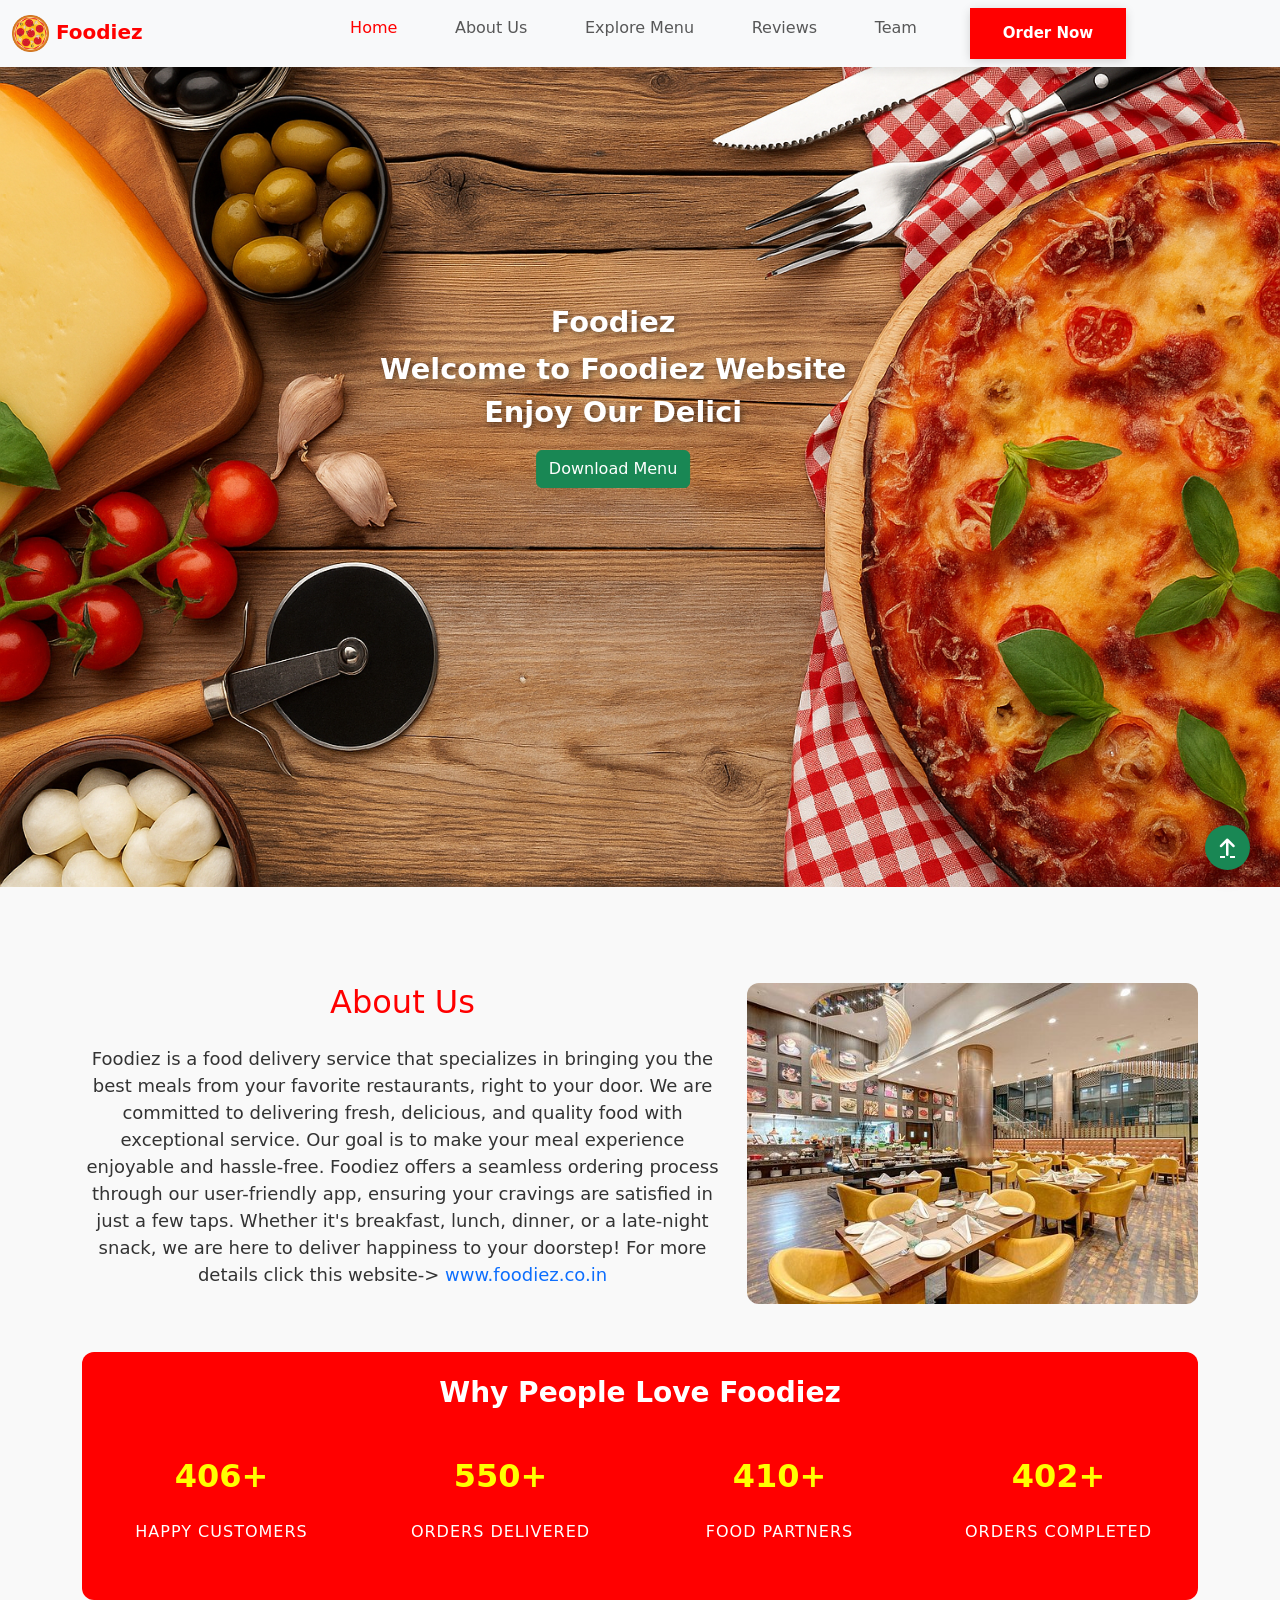
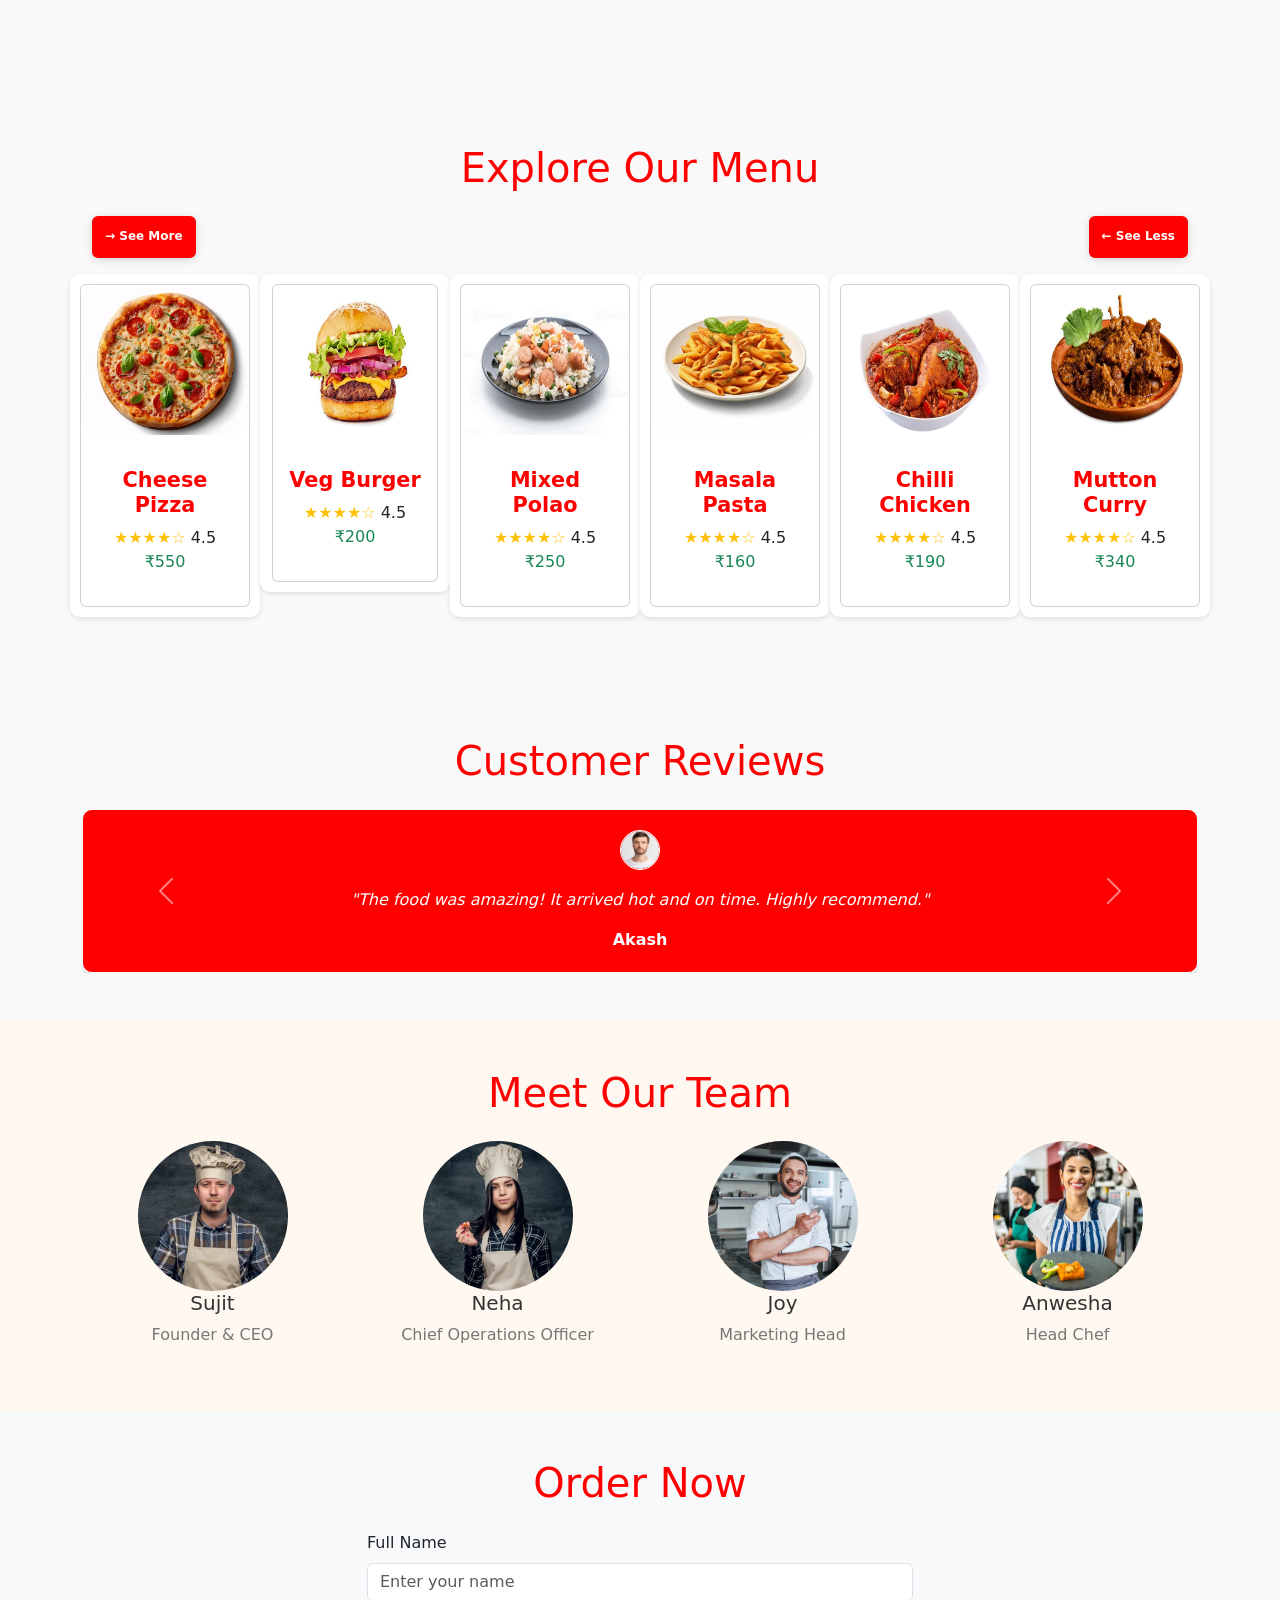
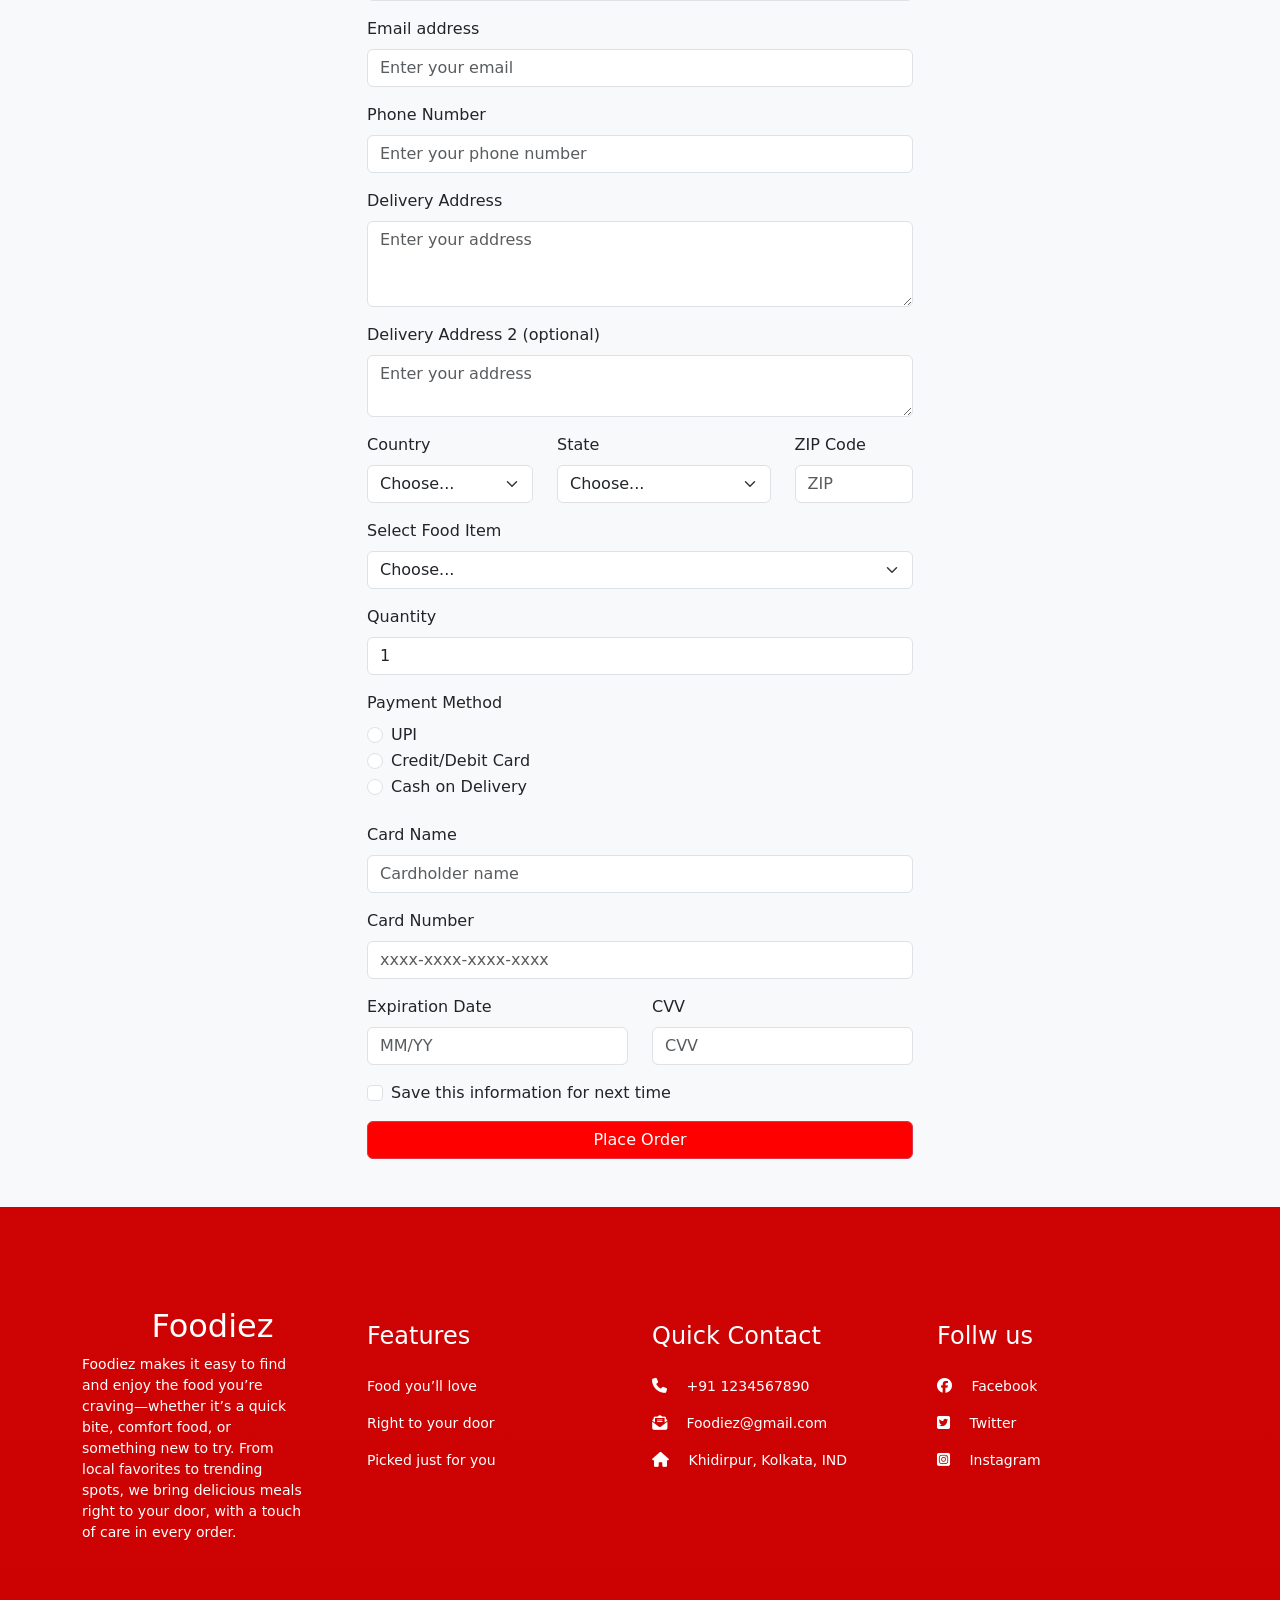
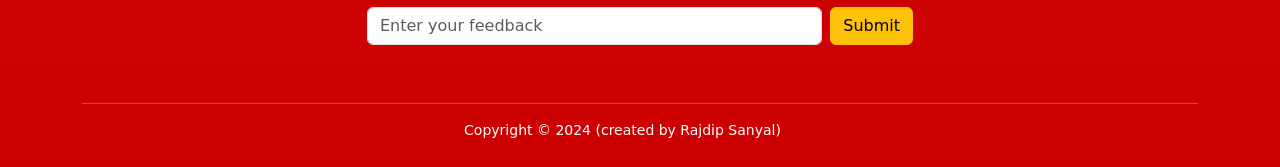
==== commit 03221c0f: "Foodiez Website" ====
--- a/index.html
+++ b/index.html
@@ -75,7 +75,7 @@
     <div id="carouselExampleSlidesOnly" class="carousel slide" data-bs-ride="carousel">
       <div class="carousel-inner">
         <div class="carousel-item active">
-          <img src="image99999.avif" class="d-block w-100" alt="Delicious food on the table">
+          <img src="bgimg3.png" class="d-block w-100" alt="Delicious food on the table">
           <div class="carousel-caption d-block d-md-block">
             <h5>Foodiez</h5>
             <p>Welcome to Foodiez Website <br>
--- a/style.css
+++ b/style.css
@@ -76,7 +76,7 @@
 
 .carousel-inner img {
     width: 100%;
-    height: 72vh;
+    height: 98.5vh;
     margin-top: 0%;
     margin-right: 0%;
 }
@@ -84,7 +84,7 @@
 .carousel-caption {
     position: absolute;
     top: 51%;
-    transform: translate(-2%, -51%);
+    transform: translate(-3%, -40.3%);
 }
 
 .carousel-caption h5,
@@ -104,7 +104,6 @@
 
 .about-section h2 {
     color: #ff0000;
-    font-size: 2.5rem;
     margin-bottom: 1.5rem;
 }
 
@@ -444,7 +443,7 @@
 /* Responsive Styles */
 
 
-@media (max-width: 992px) and (min-width: 767px) {
+@media (min-width: 768px) and (max-width: 991.98px) {
 
     .carousel-inner img {
         width: 100%;
@@ -453,142 +452,16 @@
         margin-right: 0%;
     }
 
-    /*
-    .food-item h4 {
-        font-size: 1.125rem; 
-    }
-
-    .food-item p {
-        font-size: 0.95rem; 
-    }
-
-    .explore-section h2 {
-        font-size: 2rem; 
-    }
-
-    .explore-section {
-        padding: 3rem 1.5rem;
-        text-align: center; 
-    }
-    
-    */
-
-    #xyz {
-        transition: 0.5 ease;
-        cursor: pointer;
-    }
-
-    #abc:hover> :not(:hover) {
-        opacity: 0.3;
-    }
-
-    #xyz {
-        transform: scale(1.1);
-    }
-
-    #tyty {
-        border-radius: 5%;
-        transition: 1s;
-    }
-
-    #tyty:hover {
-        transform: scale(1.07);
-        z-index: 2;
-    }
-
-}
-
-
-@media (max-width: 992px) {
-
-    .carousel-inner img {
-        width: 100%;
-        height: 54vh;
-        margin-top: 0%;
-        margin-right: 0%;
-    }
-
-
-    #abc {
-        flex-direction: row;
-    }
-
-    .food-item {
-        height: auto;
-    }
-
-    .food-item img {
-        height: 120px;
-    }
-
-    .food-item h4 {
-        font-size: 1.0rem;
-    }
-}
-
-
-@media (max-width: 767px) {
-
-    .navbar-nav .nav-link {
-        font-size: 0.9rem;
-        margin-left: 1rem;
-    }
-
-    .carousel-caption {
-        position: absolute;
-        right: 14%;
-        bottom: 1.25rem;
-        left: 15%;
-        padding-top: 1.25rem;
-        padding-bottom: 1.25rem;
-        color: #fff;
-        text-align: center;
-    }
-
-
-    .food-item h4 {
-        font-size: 1rem;
-    }
-
-
-    .review-item p {
-        font-size: 0.875rem;
-    }
-
-    .team-member h4 {
-        font-size: 1rem;
-    }
-
-    .team-member p {
-        font-size: 0.875rem;
-    }
-
-    .order-now-section a {
-        font-size: 1.25rem;
-        padding: 0.8rem 2rem;
-    }
-
-    .carousel-caption h5 {
-        font-size: 1.5rem;
-    }
-
-    .carousel-caption p {
-        font-size: 1rem;
-    }
-
-    .carousel-caption button {
-        font-size: 0.9rem;
-    }
-
     .navbar-expand-lg .navbar-nav .nav-link {
         font-weight: 500;
-        margin-left: 1.6rem;
+        margin-left: -0.5rem;
         position: relative;
         transition: color 0.3s;
     }
 
+
     .main-btn {
-        margin-left: 1.8rem;
+        margin-left: -0.1rem;
         display: inline-block;
         padding: 0.625rem 1.875rem;
         line-height: 1.5625rem;
@@ -603,23 +476,31 @@
         transition: all .4s ease-out 0s;
     }
 
-    .carousel-inner img {
-        width: 100%;
-        height: 56vh;
-        margin-top: 0%;
-        margin-right: 0%;
-    }
-
     .carousel-caption {
         position: absolute;
-        right: 13%;
-        bottom: 1.25rem;
-        left: 15%;
-        padding-top: 1.25rem;
-        padding-bottom: 1.25rem;
-        color: #fff;
-        text-align: center;
-    }
+        top: 53%;
+        transform: translate(-2%, -40.3%);
+    }
+
+    /*
+    .food-item h4 {
+        font-size: 1.125rem; 
+    }
+
+    .food-item p {
+        font-size: 0.95rem; 
+    }
+
+    .explore-section h2 {
+        font-size: 2rem; 
+    }
+
+    .explore-section {
+        padding: 3rem 1.5rem;
+        text-align: center; 
+    }
+    
+    */
 
     #xyz {
         transition: 0.5 ease;
@@ -630,122 +511,34 @@
         opacity: 0.3;
     }
 
-
-    .food-item img {
-        border-radius: 10px;
-        margin-bottom: 1rem;
-        object-fit: cover;
-    }
-
-    #cde {
+    #xyz {
+        transform: scale(1.1);
+    }
+
+    #tyty {
+        border-radius: 5%;
         transition: 1s;
     }
 
-    #cde:hover {
+    #tyty:hover {
         transform: scale(1.07);
         z-index: 2;
     }
 
-    #abc {
-        flex-direction: column;
-        align-items: center;
-    }
-
-    .food-item {
-        width: 90%;
-        margin-bottom: 20px;
-    }
-
-    .food-item img {
-        height: 100px;
-    }
-
-}
-
-
-.footer {
-    padding: 100px 20px 10px;
-    background-image: linear-gradient(#ce0404, #cc0000);
-    color: #ffffff;
-}
-
-.footer-logo {
-    width: 200px;
-    margin-top: 15px;
-    margin-bottom: 15px;
-}
-
-.footer h4 {
-    text-align: left;
-    margin-top: 15px;
-    margin-bottom: 25px;
-}
-
-.footer p {
-    font-size: 14px;
-    text-align: left;
-    padding-right: 35px;
-}
-
-p>.fas {
-    color: #ffffff;
-}
-
-.footer .row .fas,
-.fab {
-    padding-right: 15px;
-    font-size: 15px;
-}
-
-.footer hr {
-    margin-top: 10px;
-    background: #efefef;
-}
-
-.footer .copyright {
-    text-align: center;
-}
-
-/* Footer section css */
-
-
-@media (max-width: 280px) {
-    .main-btn {
-        width: 100%;
-        margin-left: 0;
-    }
-
-    .about-section,
-    .explore-section,
-    .reviews-section,
-    .team-section,
-    .order-now-section {
-        padding: 2rem 1rem;
-    }
-
-    .food-item img,
-    .review-item,
-    .team-member {
-        margin-bottom: 2rem;
-    }
-
-    .order-now-section a {
-        width: 100%;
-        padding: 1rem;
-    }
-}
-
-@media (max-width: 480px) and (min-width: 279px) {
+}
+
+@media (min-width: 576px) and (max-width: 767.98px) {
+
 
     .navbar-expand-lg .navbar-nav .nav-link {
         font-weight: 500;
-        margin-left: 1.0rem;
+        margin-left: -0.5rem;
         position: relative;
         transition: color 0.3s;
     }
 
     .main-btn {
-        margin-left: 1.3rem;
+        margin-left: 0rem;
         display: inline-block;
         padding: 0.625rem 1.875rem;
         line-height: 1.5625rem;
@@ -760,11 +553,295 @@
         transition: all .4s ease-out 0s;
     }
 
+
+    .carousel-caption {
+        position: absolute;
+        top: 51%;
+        transform: translate(-1%, -40.3%);
+    }
+
+}
+
+
+@media (max-width: 992px) {
+
     .carousel-inner img {
         width: 100%;
-        height: 58vh;
+        height: 53.5vh;
         margin-top: 0%;
         margin-right: 0%;
+    }
+
+
+    #abc {
+        flex-direction: row;
+    }
+
+    .food-item {
+        height: auto;
+    }
+
+    .food-item img {
+        height: 120px;
+    }
+
+    .food-item h4 {
+        font-size: 1.0rem;
+    }
+}
+
+
+@media (max-width: 575.98px) {
+
+    .navbar-nav .nav-link {
+        font-size: 0.9rem;
+        margin-left: 1rem;
+    }
+
+
+    .carousel-caption {
+        position: absolute;
+        top: 53%;
+        transform: translate(-2%, -40.3%);
+    }
+
+
+    .food-item h4 {
+        font-size: 1rem;
+    }
+
+
+    .review-item p {
+        font-size: 0.875rem;
+    }
+
+    .team-member h4 {
+        font-size: 1rem;
+    }
+
+    .team-member p {
+        font-size: 0.875rem;
+    }
+
+    .order-now-section a {
+        font-size: 1.25rem;
+        padding: 0.8rem 2rem;
+    }
+
+    .carousel-caption h5 {
+        font-size: 1.5rem;
+    }
+
+    .carousel-caption p {
+        font-size: 1rem;
+    }
+
+    .carousel-caption button {
+        font-size: 0.9rem;
+    }
+
+    .navbar-expand-lg .navbar-nav .nav-link {
+        font-weight: 500;
+        margin-left: -0.4rem;
+        position: relative;
+        transition: color 0.3s;
+    }
+
+    .main-btn {
+        margin-left: -0.2rem;
+        display: inline-block;
+        padding: 0.625rem 1.875rem;
+        line-height: 1.5625rem;
+        background-color: #ff0000;
+        border: 0.1875rem solid red;
+        color: white;
+        text-decoration: none;
+        font-size: 0.9375rem;
+        font-weight: 600;
+        text-transform: capitalize;
+        box-shadow: 0px 2px 10px -1px rgb(0 0 0 / 19%);
+        transition: all .4s ease-out 0s;
+    }
+
+    .carousel-inner img {
+        width: 100%;
+        height: 56vh;
+        margin-top: 0%;
+        margin-right: 0%;
+    }
+
+    .carousel-caption {
+        position: absolute;
+        right: 13%;
+        bottom: 1.25rem;
+        left: 15%;
+        padding-top: 1.25rem;
+        padding-bottom: 1.25rem;
+        color: #fff;
+        text-align: center;
+    }
+
+    #xyz {
+        transition: 0.5 ease;
+        cursor: pointer;
+    }
+
+    #abc:hover> :not(:hover) {
+        opacity: 0.3;
+    }
+
+
+    .food-item img {
+        border-radius: 10px;
+        margin-bottom: 1rem;
+        object-fit: cover;
+    }
+
+    #cde {
+        transition: 1s;
+    }
+
+    #cde:hover {
+        transform: scale(1.07);
+        z-index: 2;
+    }
+
+    #abc {
+        flex-direction: column;
+        align-items: center;
+    }
+
+    .food-item {
+        width: 90%;
+        margin-bottom: 20px;
+    }
+
+    .food-item img {
+        height: 100px;
+    }
+
+}
+
+
+.footer {
+    padding: 100px 20px 10px;
+    background-image: linear-gradient(#ce0404, #cc0000);
+    color: #ffffff;
+}
+
+.footer-logo {
+    width: 200px;
+    margin-top: 15px;
+    margin-bottom: 15px;
+}
+
+.footer h4 {
+    text-align: left;
+    margin-top: 15px;
+    margin-bottom: 25px;
+}
+
+.footer p {
+    font-size: 14px;
+    text-align: left;
+    padding-right: 35px;
+}
+
+p>.fas {
+    color: #ffffff;
+}
+
+.footer .row .fas,
+.fab {
+    padding-right: 15px;
+    font-size: 15px;
+}
+
+.footer hr {
+    margin-top: 10px;
+    background: #efefef;
+}
+
+.footer .copyright {
+    text-align: center;
+}
+
+/* Footer section css */
+
+
+@media (max-width: 280px) {
+    .main-btn {
+        width: 100%;
+        margin-left: 0;
+    }
+
+    .about-section,
+    .explore-section,
+    .reviews-section,
+    .team-section,
+    .order-now-section {
+        padding: 2rem 1rem;
+    }
+
+    .food-item img,
+    .review-item,
+    .team-member {
+        margin-bottom: 2rem;
+    }
+
+    .order-now-section a {
+        width: 100%;
+        padding: 1rem;
+    }
+}
+
+@media (min-width: 280px) and (max-width: 480px) {
+
+    .navbar-expand-lg .navbar-nav .nav-link {
+        font-weight: 500;
+        margin-left: 0rem;
+        position: relative;
+        transition: color 0.3s;
+    }
+
+    .main-btn {
+        margin-left: 0.2rem;
+        display: inline-block;
+        padding: 0.625rem 1.875rem;
+        line-height: 1.5625rem;
+        background-color: #ff0000;
+        border: 0.1875rem solid red;
+        color: white;
+        text-decoration: none;
+        font-size: 0.9375rem;
+        font-weight: 600;
+        text-transform: capitalize;
+        box-shadow: 0px 2px 10px -1px rgb(0 0 0 / 19%);
+        transition: all .4s ease-out 0s;
+    }
+
+    .carousel-caption {
+        position: absolute;
+        top: 53.5%;
+        transform: translate(-2%, -40.3%);
+    }
+
+    .carousel-inner img {
+        width: 100%;
+        height: 55.5vh;
+        margin-top: 0%;
+        margin-right: 0%;
+    }
+
+    .carousel-caption {
+        position: absolute;
+        right: 15%;
+        bottom: 1.25rem;
+        left: 17%;
+        padding-top: 1.25rem;
+        padding-bottom: 1.25rem;
+        color: #fff;
+        text-align: center;
     }
 
     #xyz {
@@ -821,6 +898,7 @@
     #oooo {
         padding: 6px 12px;
         font-size: 0.69rem;
+        margin-top: -2%;
     }
 }
 
@@ -843,4 +921,14 @@
     background-color: #019510 !important;
 }
 
-/* back to top button css */+/* back to top button css */
+
+
+@media (min-width: 992px) and (max-width: 1030px) {
+    .carousel-inner img {
+        width: 100%;
+        height: 60.0vh;
+        margin-top: -1%;
+        margin-right: 0%;
+    }
+}
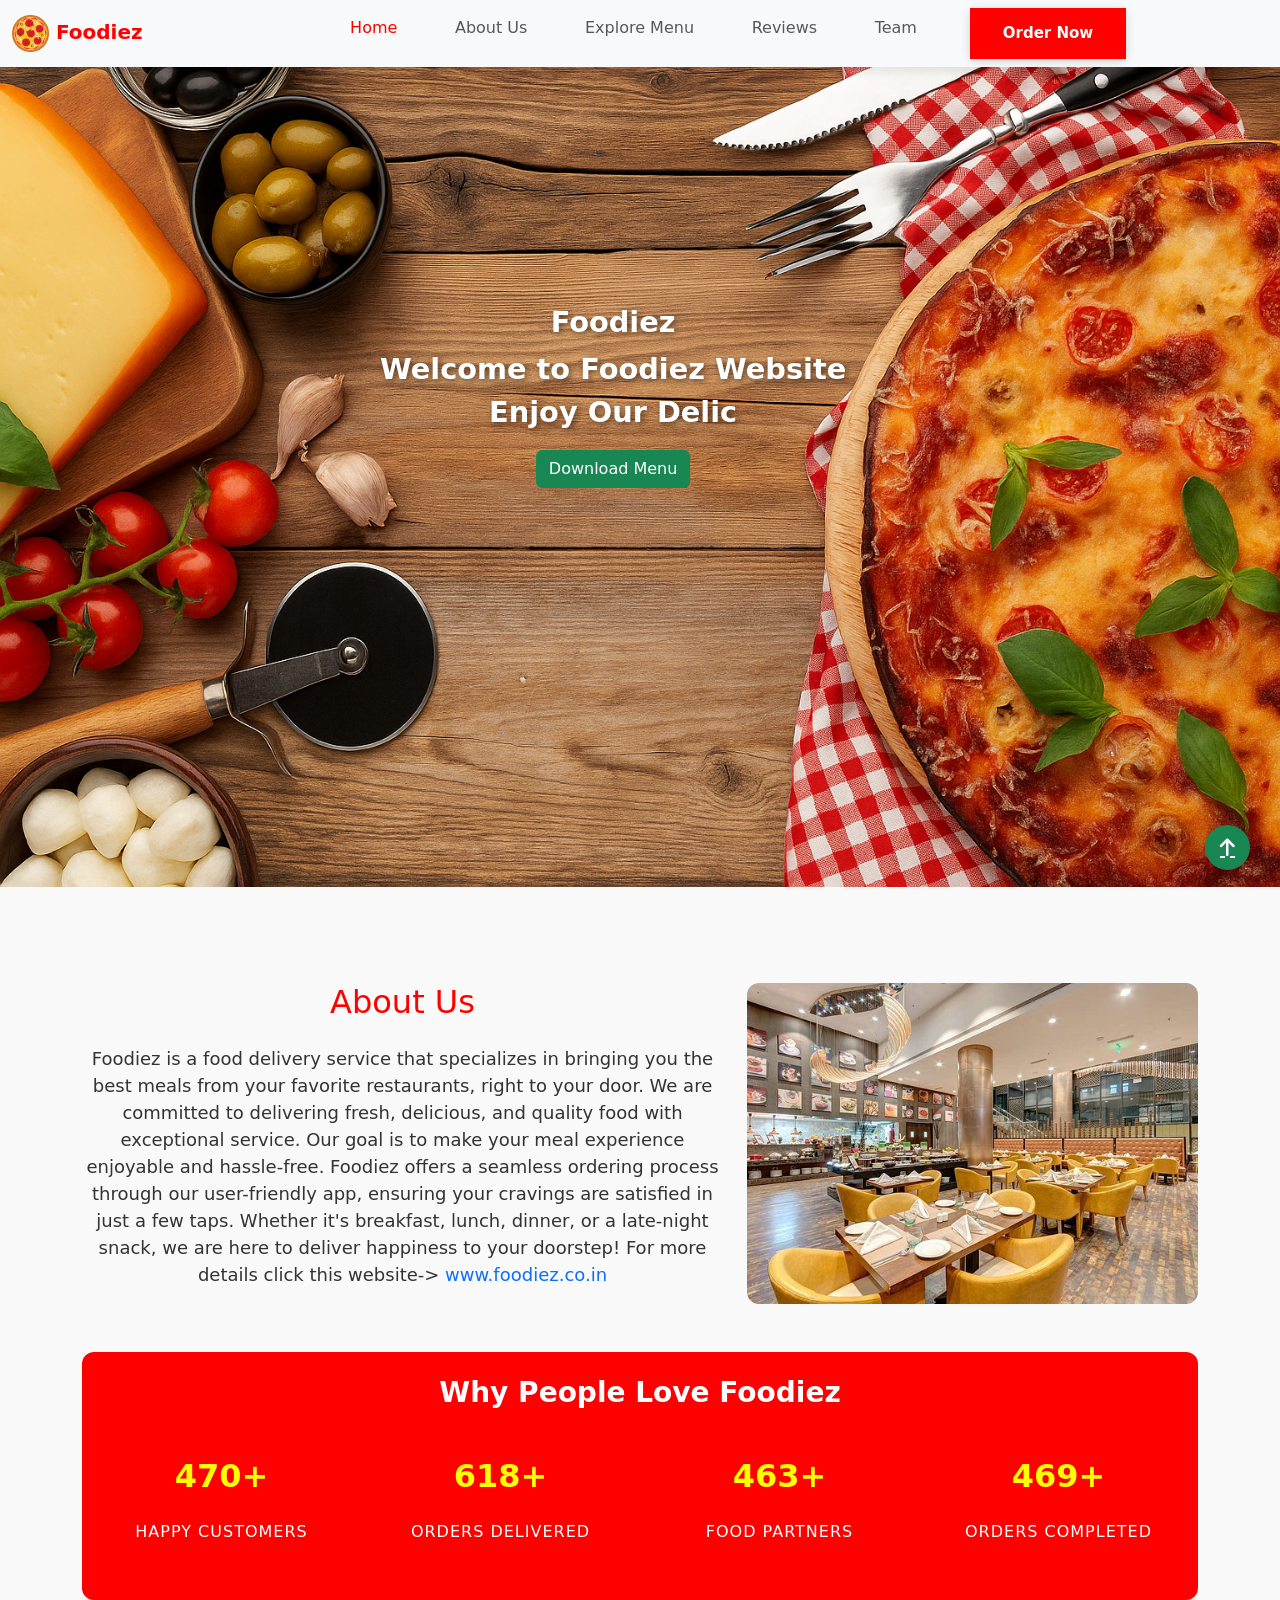
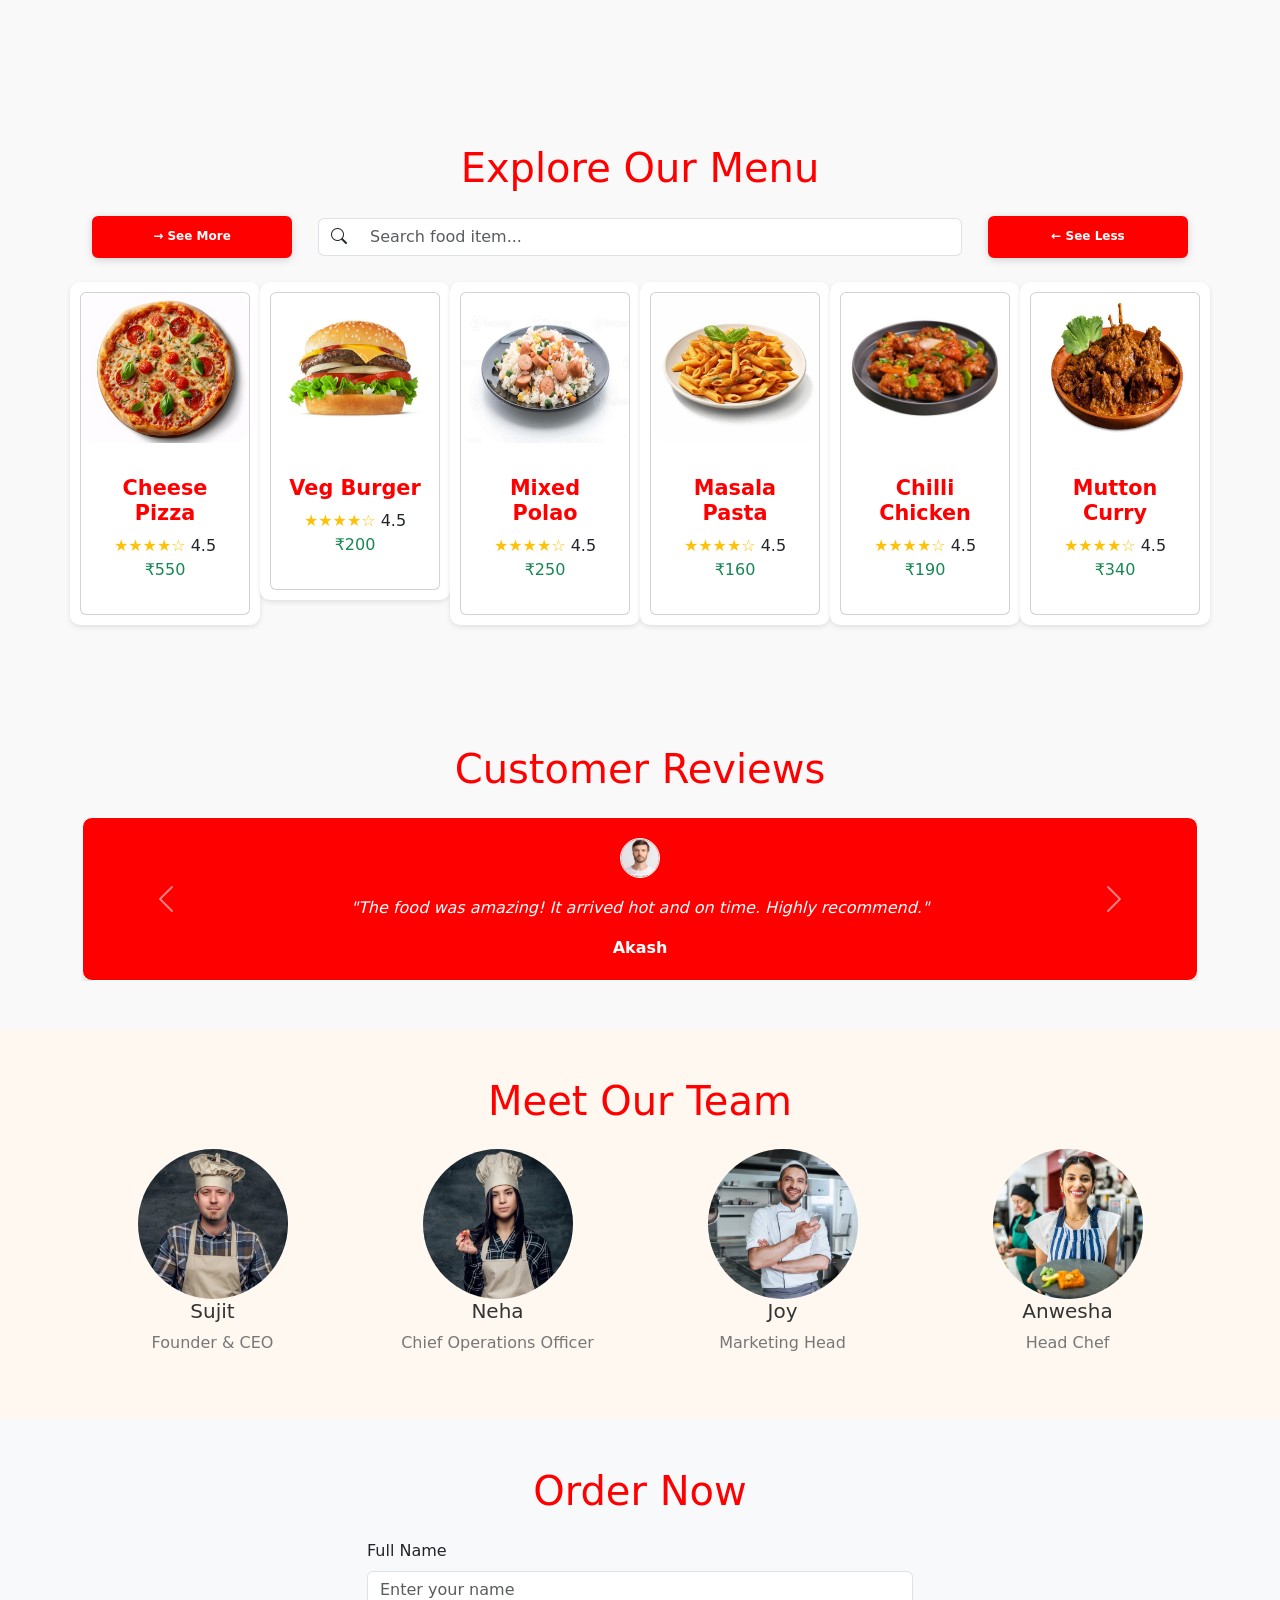
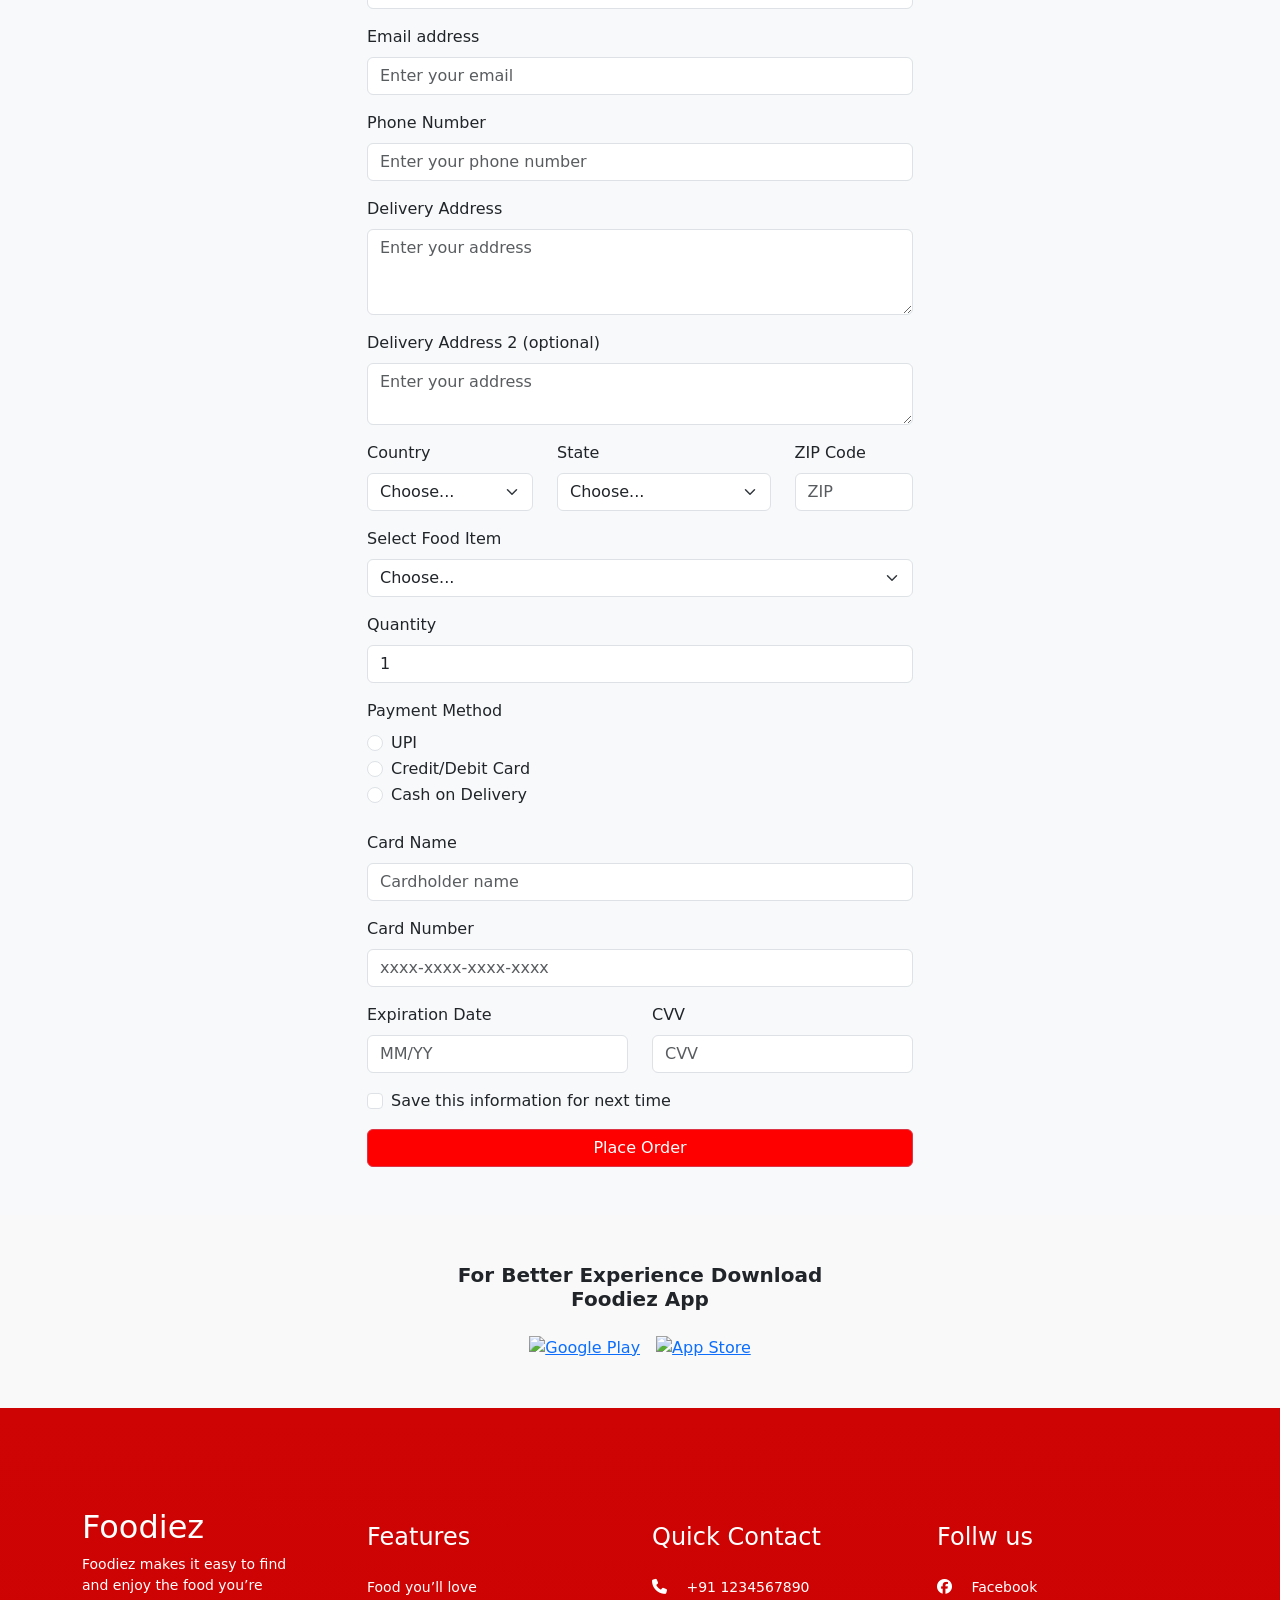
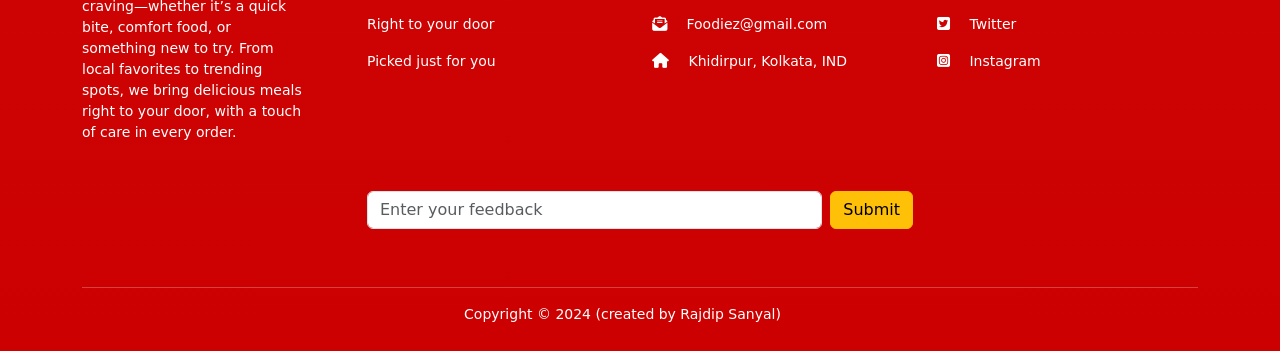
==== commit 66374b61: "Foodiez Website" ====
--- a/index.html
+++ b/index.html
@@ -16,6 +16,8 @@
 
   <!-- Font Awesome for icons -->
   <link href="https://cdn.jsdelivr.net/npm/@fortawesome/fontawesome-free@6.2.1/css/all.min.css" rel="stylesheet">
+  <link href="https://cdn.jsdelivr.net/npm/bootstrap-icons@1.10.5/font/bootstrap-icons.css" rel="stylesheet" />
+
 
   <!-- Preconnect for Google Fonts -->
   <link rel="preconnect" href="https://fonts.googleapis.com">
@@ -155,10 +157,25 @@
   <section id="explore" class="explore-section py-5">
     <div class="container">
       <h2>Explore Our Menu</h2>
-      <div class="d-flex flex-wrap justify-content-between align-items-center my-3 gap-2">
-        <button id="add-food-btn" class="btn btn-primary flex-grow-1 flex-md-grow-0">&#8594; See More</button>
-        <button id="remove-food-btn" class="btn btn-danger flex-grow-1 flex-md-grow-0">&#8592; See Less</button>
-      </div>
+
+      <div class="d-flex flex-column flex-md-row align-items-center justify-content-between gap-3 mb-4">
+        <button id="add-food-btn" class="btn btn-danger btn-foodie responsive-btn">
+          → See More
+        </button>
+        <div class="search-wrapper w-100">
+          <div class="input-group">
+            <span class="input-group-text bg-white border-end-0">
+              <i class="bi bi-search"></i>
+            </span>
+            <input type="text" id="food-search" class="form-control responsive-form border-start-0"
+              placeholder="Search food item..." />
+          </div>
+        </div>
+        <button id="remove-food-btn" class="btn btn-danger btn-foodie responsive-btn">
+          ← See Less
+        </button>
+      </div>
+
       <div class="row" id="abc">
         <!-- Pizza -->
         <div class="col-md-2 col-6 food-item mb-4">
@@ -176,7 +193,7 @@
         <!-- Burger -->
         <div class="col-md-2 col-6 food-item mb-4">
           <div class="card">
-            <img src="burger640.jpg" alt="Burger" class="card-img-top img-fluid">
+            <img src="burgerpic2.jpg" alt="Burger" class="card-img-top img-fluid">
             <div class="card-body text-center">
               <h4>Veg Burger</h4>
               <div>
@@ -215,7 +232,7 @@
         <!-- Chilli Chicken -->
         <div class="col-md-2 col-6 food-item mb-4">
           <div class="card">
-            <img src="chicken2.png" alt="Chilli Chicken" class="card-img-top img-fluid">
+            <img src="Chilli Chicken pic2.jpg" alt="Chilli Chicken" class="card-img-top img-fluid">
             <div class="card-body text-center">
               <h4>Chilli Chicken</h4>
               <div>
@@ -308,7 +325,7 @@
               <div class="row" id="efg" style="display: none;">
                 <div class="col-md-2 col-6 food-item mb-4">
                   <div class="card">
-                    <img src="ChiliPaneerpic2.jpg" alt="Chilli Paneer" class="card-img-top img-fluid">
+                    <img src="Chilli Paneer pic 3.jpg" alt="Chilli Paneer" class="card-img-top img-fluid">
                     <div class="card-body text-center">
                       <h4>Chilli Paneer</h4>
                       <div>
@@ -337,7 +354,7 @@
                 <div class="row" id="efg" style="display: none;">
                   <div class="col-md-2 col-6 food-item mb-4">
                     <div class="card">
-                      <img src="Chocolate Pastrie.jpg" alt="Chocolate Pastries" class="card-img-top img-fluid">
+                      <img src="chocolate pestry pic3.jpg" alt="Chocolate Pastries" class="card-img-top img-fluid">
                       <div class="card-body text-center">
                         <h4>Chocolate Pastries</h4>
                         <div>
@@ -366,7 +383,7 @@
 
                     <div class="col-md-2 col-6 food-item mb-4">
                       <div class="card">
-                        <img src="icecream4.jpg" alt="Ice Cream" class="card-img-top img-fluid">
+                        <img src="vanilla ice cream pic2.jpg" alt="Vanilla Ice Cream" class="card-img-top img-fluid">
                         <div class="card-body text-center">
                           <h4>Vanilla Ice Cream</h4>
                           <div>
@@ -379,7 +396,7 @@
 
                     <div class="col-md-2 col-6 food-item mb-4">
                       <div class="card ">
-                        <img src="KajuBadamLassi.jpg" alt="Lassi" class="card-img-top img-fluid">
+                        <img src="Lassi pic 2.jpg" alt="Lassi" class="card-img-top img-fluid">
                         <div class="card-body text-center">
                           <h4>Kaju Badam Lassi</h4>
                           <div>
@@ -410,7 +427,7 @@
 
                     <div class="col-md-2 col-6 food-item mb-4">
                       <div class="card">
-                        <img src="MangoLassi3.jpg" alt="Mango Lassi" class="card-img-top img-fluid">
+                        <img src="mango lassi pic 3.jpg" alt="Mango Lassi" class="card-img-top img-fluid">
                         <div class="card-body text-center">
                           <h4>Special Mango Lassi</h4>
                           <div>
@@ -420,6 +437,97 @@
                         </div>
                       </div>
                     </div>
+
+
+                    <div class="col-md-2 col-6 food-item mb-4">
+                      <div class="card">
+                        <img src="masala tea pic 3.jpg" alt="Masala Chai" class="card-img-top img-fluid">
+                        <div class="card-body text-center">
+                          <h4>Masala Tea</h4>
+                          <div>
+                            <span class="text-warning">&#9733;&#9733;&#9733;&#9733;&#9734;</span> 4.5
+                          </div>
+                          <p class="text-success">₹25</p>
+                        </div>
+                      </div>
+                    </div>
+
+
+
+                    <div class="col-md-2 col-6 food-item mb-4">
+                      <div class="card">
+                        <img src="lemon tea pic 2.jpg" alt="Lemon Chai" class="card-img-top img-fluid">
+                        <div class="card-body text-center">
+                          <h4>Lemon Tea</h4>
+                          <div>
+                            <span class="text-warning">&#9733;&#9733;&#9733;&#9733;&#9734;</span> 4.5
+                          </div>
+                          <p class="text-success">₹20</p>
+                        </div>
+                      </div>
+                    </div>
+
+
+
+
+                    <div class="col-md-2 col-6 food-item mb-4">
+                      <div class="card">
+                        <img src="Kulhad Tea.jpg" alt="Kulhad Chai" class="card-img-top img-fluid">
+                        <div class="card-body text-center">
+                          <h4>Kulhad Tea</h4>
+                          <div>
+                            <span class="text-warning">&#9733;&#9733;&#9733;&#9733;&#9734;</span> 4.5
+                          </div>
+                          <p class="text-success">₹35</p>
+                        </div>
+                      </div>
+                    </div>
+
+
+
+                    <div class="col-md-2 col-6 food-item mb-4">
+                      <div class="card">
+                        <img src="cappuccino pic 1.jpg" alt="cappuccino coffee" class="card-img-top img-fluid">
+                        <div class="card-body text-center">
+                          <h4>Cappuccino</h4>
+                          <div>
+                            <span class="text-warning">&#9733;&#9733;&#9733;&#9733;&#9734;</span> 4.5
+                          </div>
+                          <p class="text-success">₹90</p>
+                        </div>
+                      </div>
+                    </div>
+
+
+
+                    <div class="col-md-2 col-6 food-item mb-4">
+                      <div class="card">
+                        <img src="cafe mocha pic 1.jpg" alt="Cafe Mocaha" class="card-img-top img-fluid">
+                        <div class="card-body text-center">
+                          <h4>Café Mocha</h4>
+                          <div>
+                            <span class="text-warning">&#9733;&#9733;&#9733;&#9733;&#9734;</span> 4.5
+                          </div>
+                          <p class="text-success">₹115</p>
+                        </div>
+                      </div>
+                    </div>
+
+
+
+                    <div class="col-md-2 col-6 food-item mb-4">
+                      <div class="card">
+                        <img src="cold brew pic 1.jpg" alt="Cold Brew" class="card-img-top img-fluid">
+                        <div class="card-body text-center">
+                          <h4>Cold Brew</h4>
+                          <div>
+                            <span class="text-warning">&#9733;&#9733;&#9733;&#9733;&#9734;</span> 4.5
+                          </div>
+                          <p class="text-success">₹120</p>
+                        </div>
+                      </div>
+                    </div>
+
                   </div>
                 </div>
   </section>
@@ -614,6 +722,12 @@
                 <option value="Sushi">Kaju Badam Lassi</option>
                 <option value="Pasta">Dark Hot Chocolate</option>
                 <option value="Sushi">Special Mango Lassi</option>
+                <option value="Pasta">Masala Tea</option>
+                <option value="Pasta">Lemon Tea</option>
+                <option value="Pasta">Kulhad Tea</option>
+                <option value="Pasta">Cappuccino</option>
+                <option value="Pasta">Café Mocha</option>
+                <option value="Pasta">Cold Brew</option>
               </select>
             </div>
             <div class="mb-3">
@@ -670,13 +784,32 @@
   </section>
 
 
+  <!-- Download App Section -->
+  <div class="container-fluid py-5" style="background-color: #f9f9f9;">
+    <div class="container text-center">
+      <h5 class="fw-bold">For Better Experience Download<br>Foodiez App</h5>
+      <div class="d-flex justify-content-center align-items-center gap-3 flex-wrap mt-4">
+        <a href="#">
+          <img src="https://upload.wikimedia.org/wikipedia/commons/7/78/Google_Play_Store_badge_EN.svg"
+            alt="Google Play" style="height: 50px;">
+        </a>
+        <a href="#">
+          <img src="https://developer.apple.com/assets/elements/badges/download-on-the-app-store.svg" alt="App Store"
+            style="height: 50px;">
+        </a>
+      </div>
+    </div>
+  </div>
+  <!-- End Download App Section -->
+
+
   <!-- Footer -->
   <section class="footer">
     <div class="container">
-      <div class="row">
+      <div class="row text-start">
         <div class="col-md-3">
           <h2>Foodiez</h2>
-          <p>
+          <p class="mb-0">
             Foodiez makes it easy to find and enjoy the food you’re craving—whether it’s a quick bite, comfort food, or
             something new to try. From local favorites to trending spots, we bring delicious meals right to your door,
             with a touch of care in every order.
@@ -703,7 +836,8 @@
         <div class="container my-5">
           <div class="row justify-content-center">
             <div class="col-12 col-sm-10 col-md-8 col-lg-6">
-              <form class="d-flex flex-column flex-sm-row gap-2 justify-content-center align-items-stretch">
+              <form action="feedback.html" method="get"
+                class="d-flex flex-column flex-sm-row gap-2 justify-content-center align-items-stretch">
                 <input type="text" class="form-control flex-grow-1" placeholder="Enter your feedback">
                 <button type="submit" class="btn btn-warning">Submit</button>
               </form>
--- a/style.css
+++ b/style.css
@@ -567,7 +567,7 @@
 
     .carousel-inner img {
         width: 100%;
-        height: 53.5vh;
+        height: 57vh;
         margin-top: 0%;
         margin-right: 0%;
     }
@@ -931,4 +931,71 @@
         margin-top: -1%;
         margin-right: 0%;
     }
+}
+
+
+
+.btn-foodie {
+    width: 100%;
+    max-width: 200px;
+    align-self: center;
+}
+
+.responsive-btn {
+    font-size: 0.85rem;
+    padding: 0.4rem 0.75rem;
+}
+
+
+.search-wrapper {
+    display: flex;
+    justify-content: center;
+    width: 100%;
+}
+
+
+@media (max-width: 767.98px) {
+    .responsive-form {
+        max-width: 473px;
+        font-size: 0.85rem;
+        padding: 0.4rem 0.75rem;
+    }
+
+    .btn-foodie {
+        width: 100%;
+        max-width: 512px;
+        align-self: center;
+    }
+}
+
+
+@media (min-width: 768px) and (max-width: 991.98px) {
+    .responsive-form {
+        width: 39%;
+        font-size: 1rem;
+        padding: 0.5rem 1rem;
+    }
+
+    .responsive-btn {
+        font-size: 1rem;
+        padding: 0.5rem 1rem;
+    }
+}
+
+
+@media (min-width: 992px) {
+    .responsive-form {
+        width: 100%;
+        font-size: 1.25rem;
+        padding: 0.75rem 1.25rem;
+    }
+
+    .search-wrapper {
+        flex-grow: 1;
+    }
+
+    .responsive-btn {
+        font-size: 1.15rem;
+        padding: 0.65rem 1.25rem;
+    }
 }
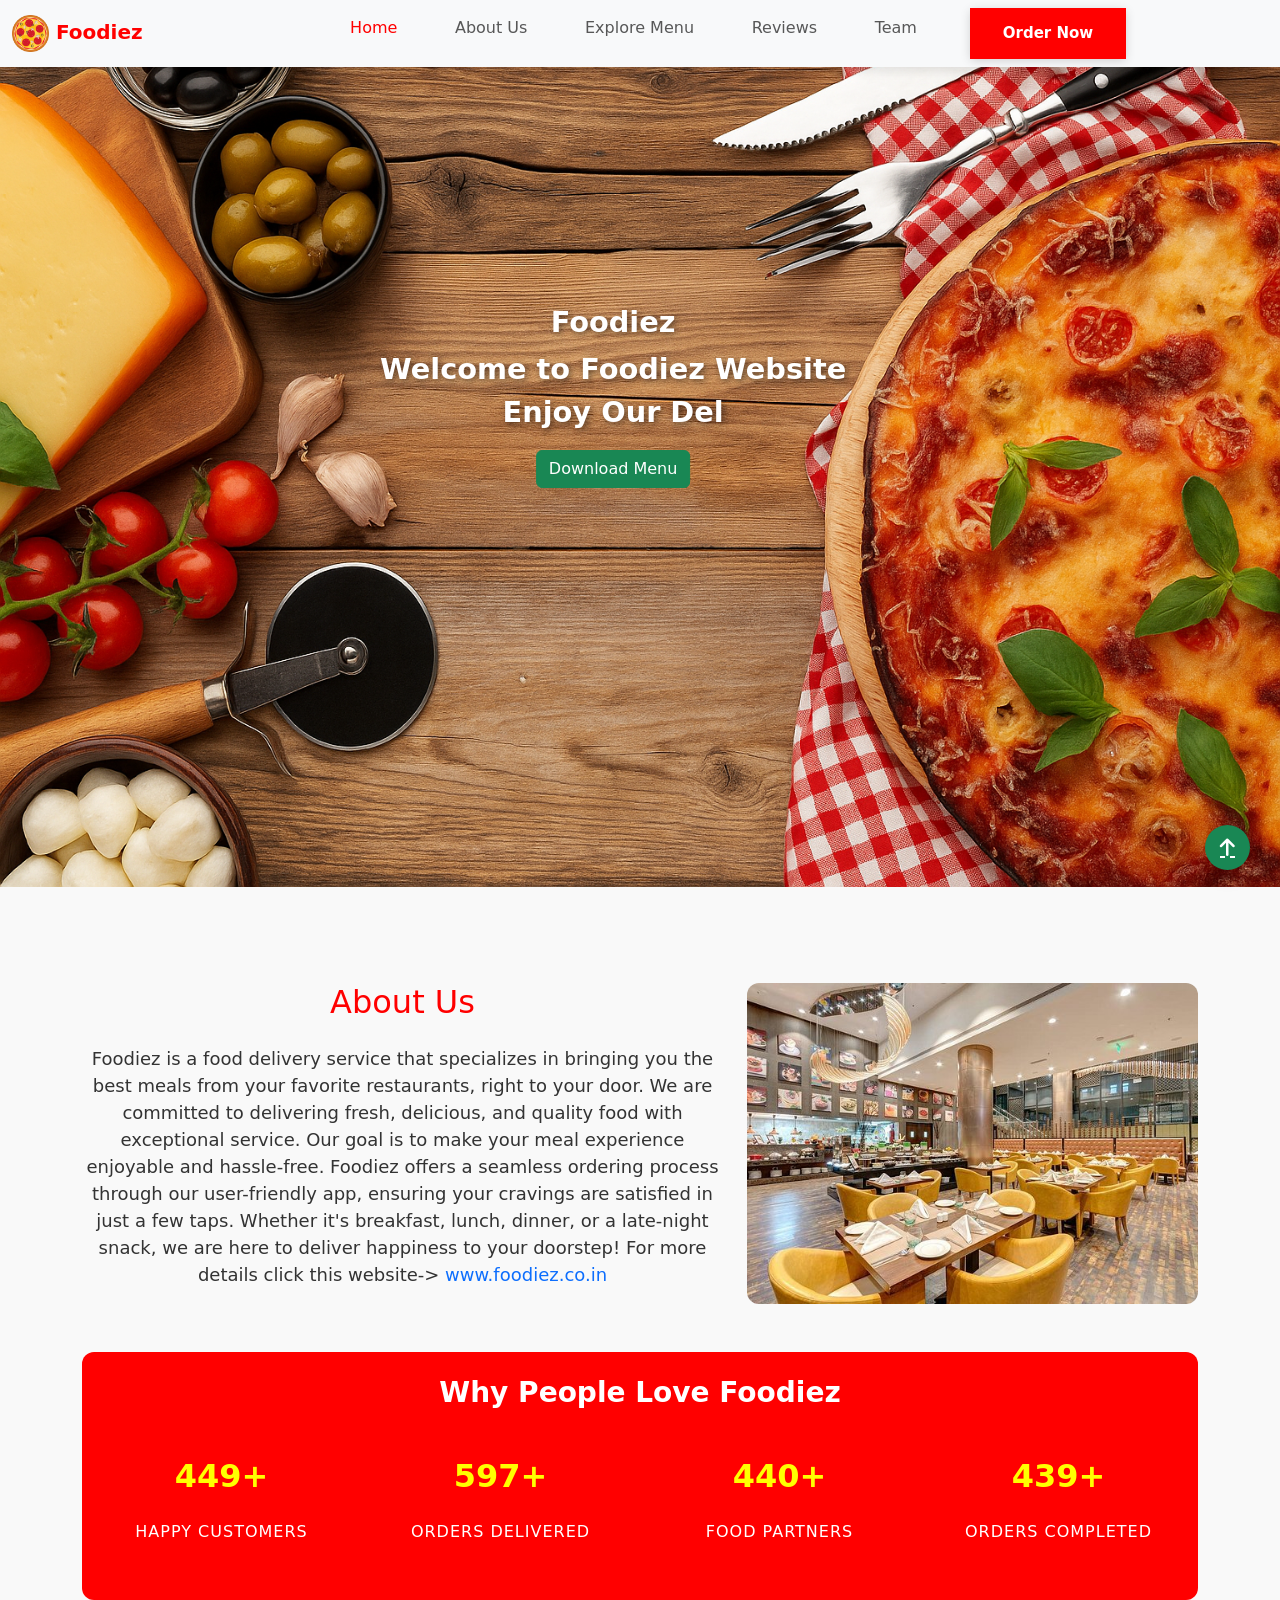
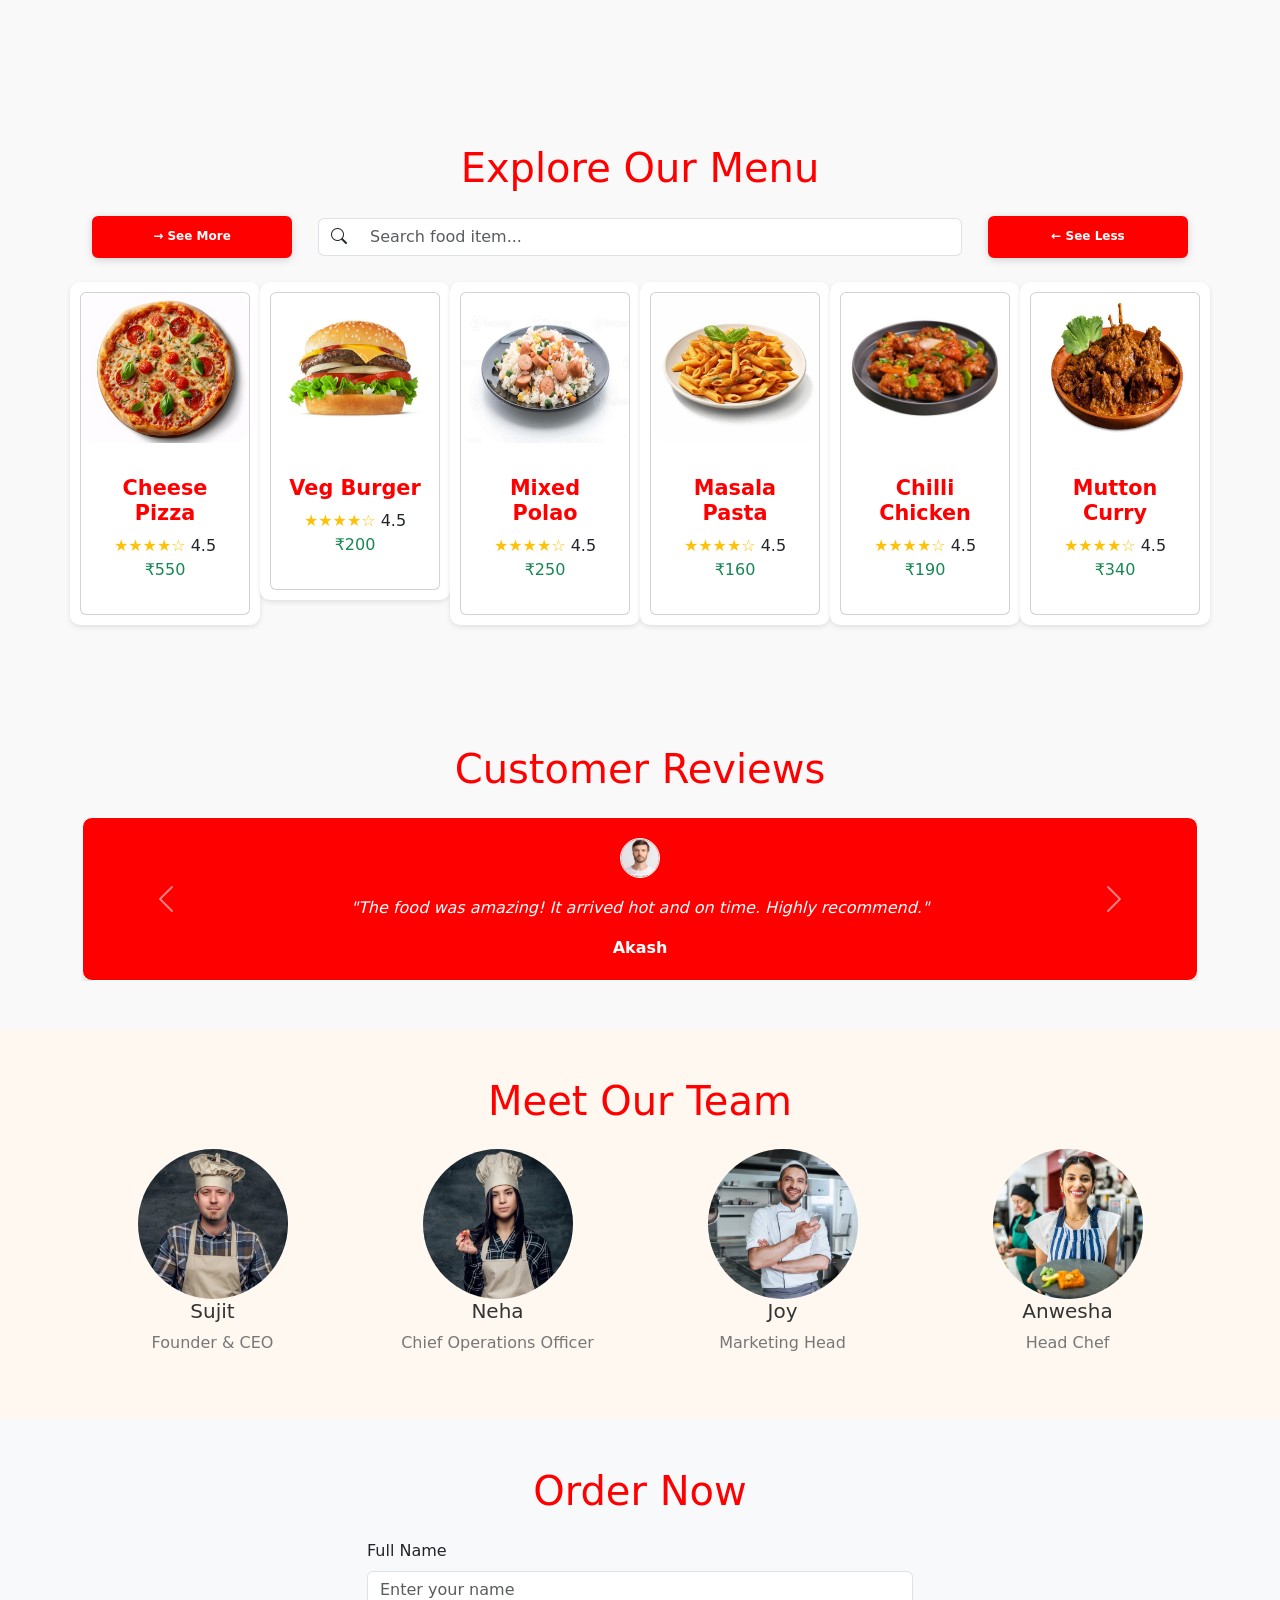
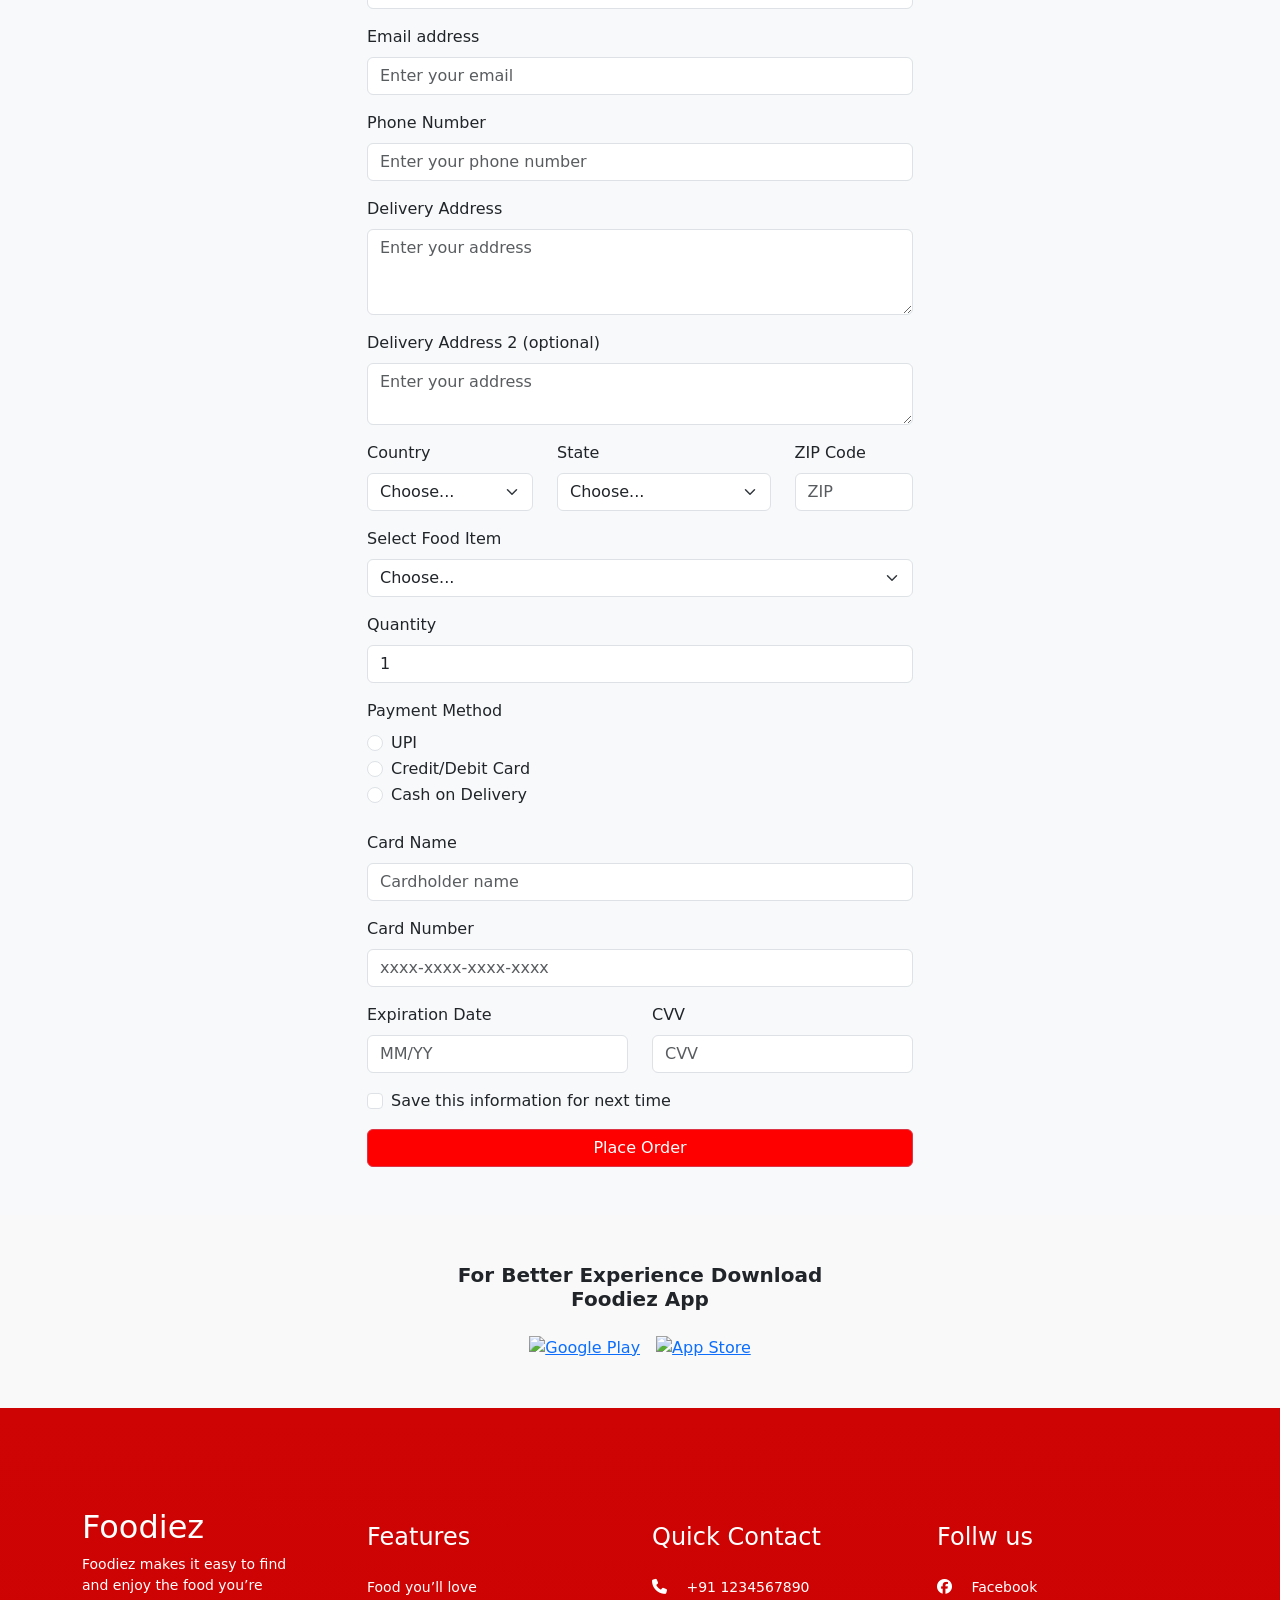
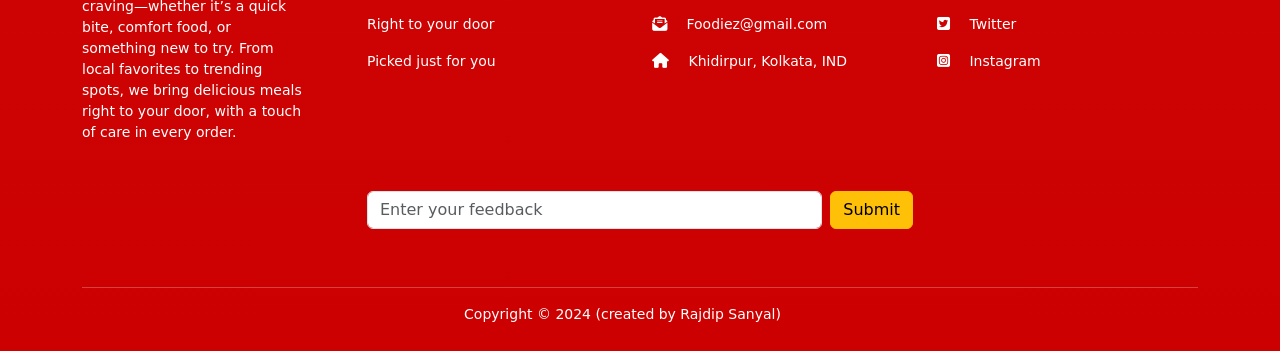
==== commit ada87779: "Foodiez Website" ====
--- a/index.html
+++ b/index.html
@@ -35,10 +35,11 @@
           Foodiez
         </a>
 
-        <!-- Bootstrap Default Navbar Toggler (Toggle Button) -->
-        <button class="navbar-toggler" type="button" data-bs-toggle="collapse" data-bs-target="#navbarNav"
-          aria-controls="navbarNav" aria-expanded="false" aria-label="Toggle navigation">
-          <span class="navbar-toggler-icon"></span> <!-- Default toggle icon -->
+        <!-- Custom Navbar Toggler Button -->
+        <button class="navbar-toggler text-white border-0 rounded-circle p-2" type="button" data-bs-toggle="collapse"
+          data-bs-target="#navbarNav" aria-controls="navbarNav" aria-expanded="false" aria-label="Toggle navigation"
+          id="customToggleBtn" style="background-color: #ff0000; width: 35px; height: 35px;">
+          <i class="fas fa-bars" id="toggleIcon"></i>
         </button>
 
         <!-- Collapsing Navbar Links -->
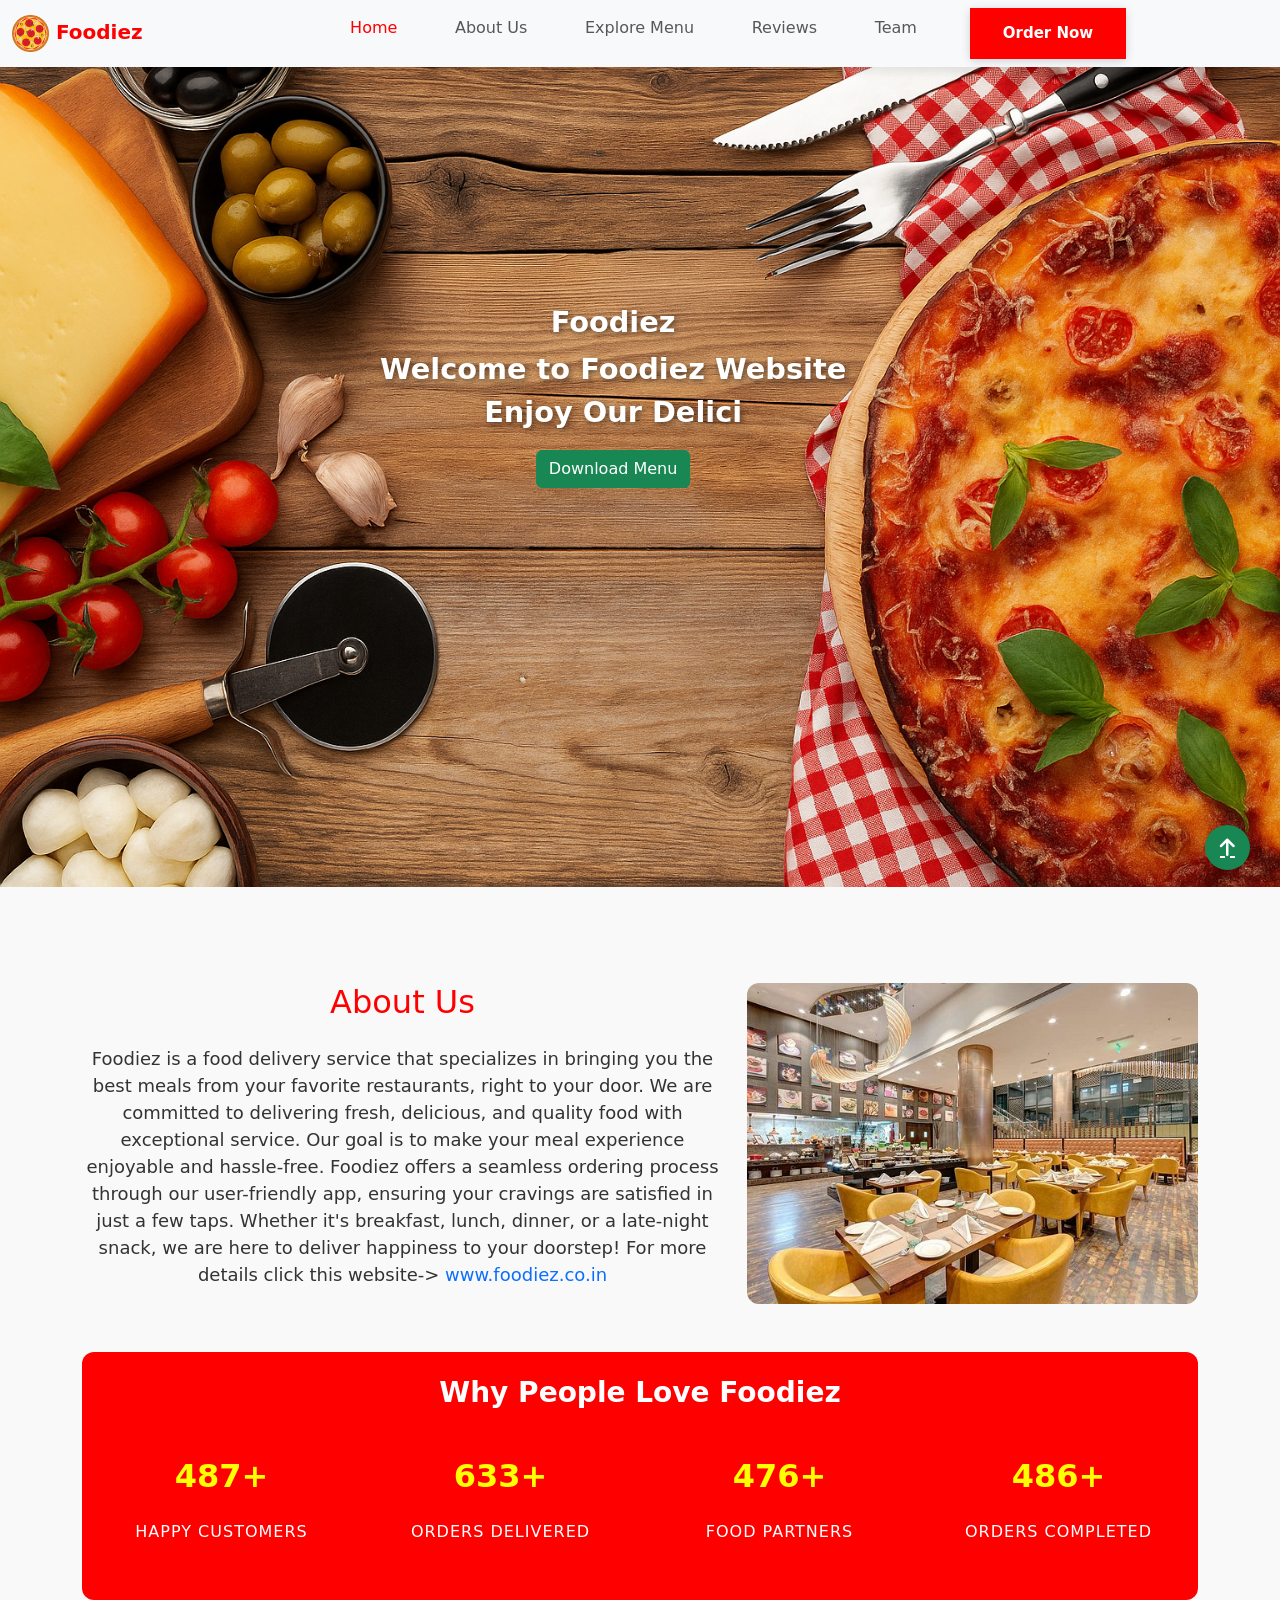
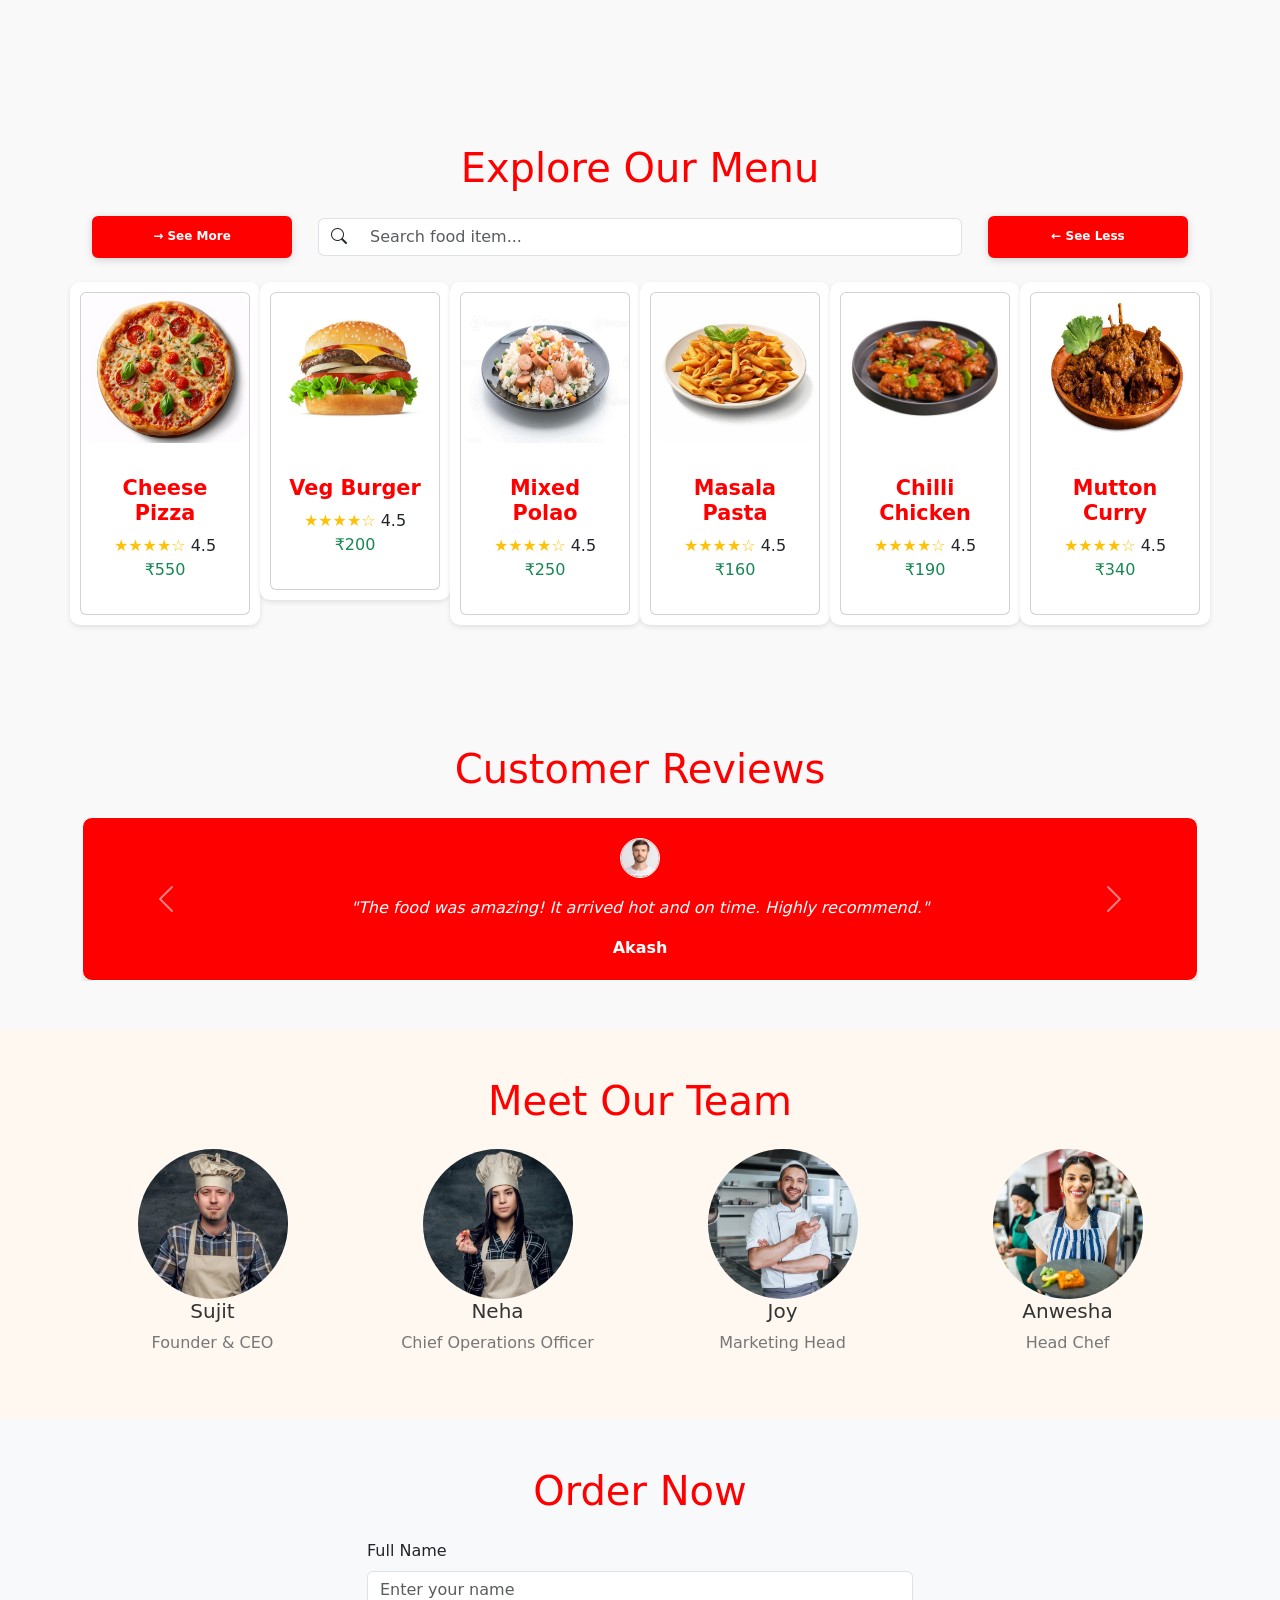
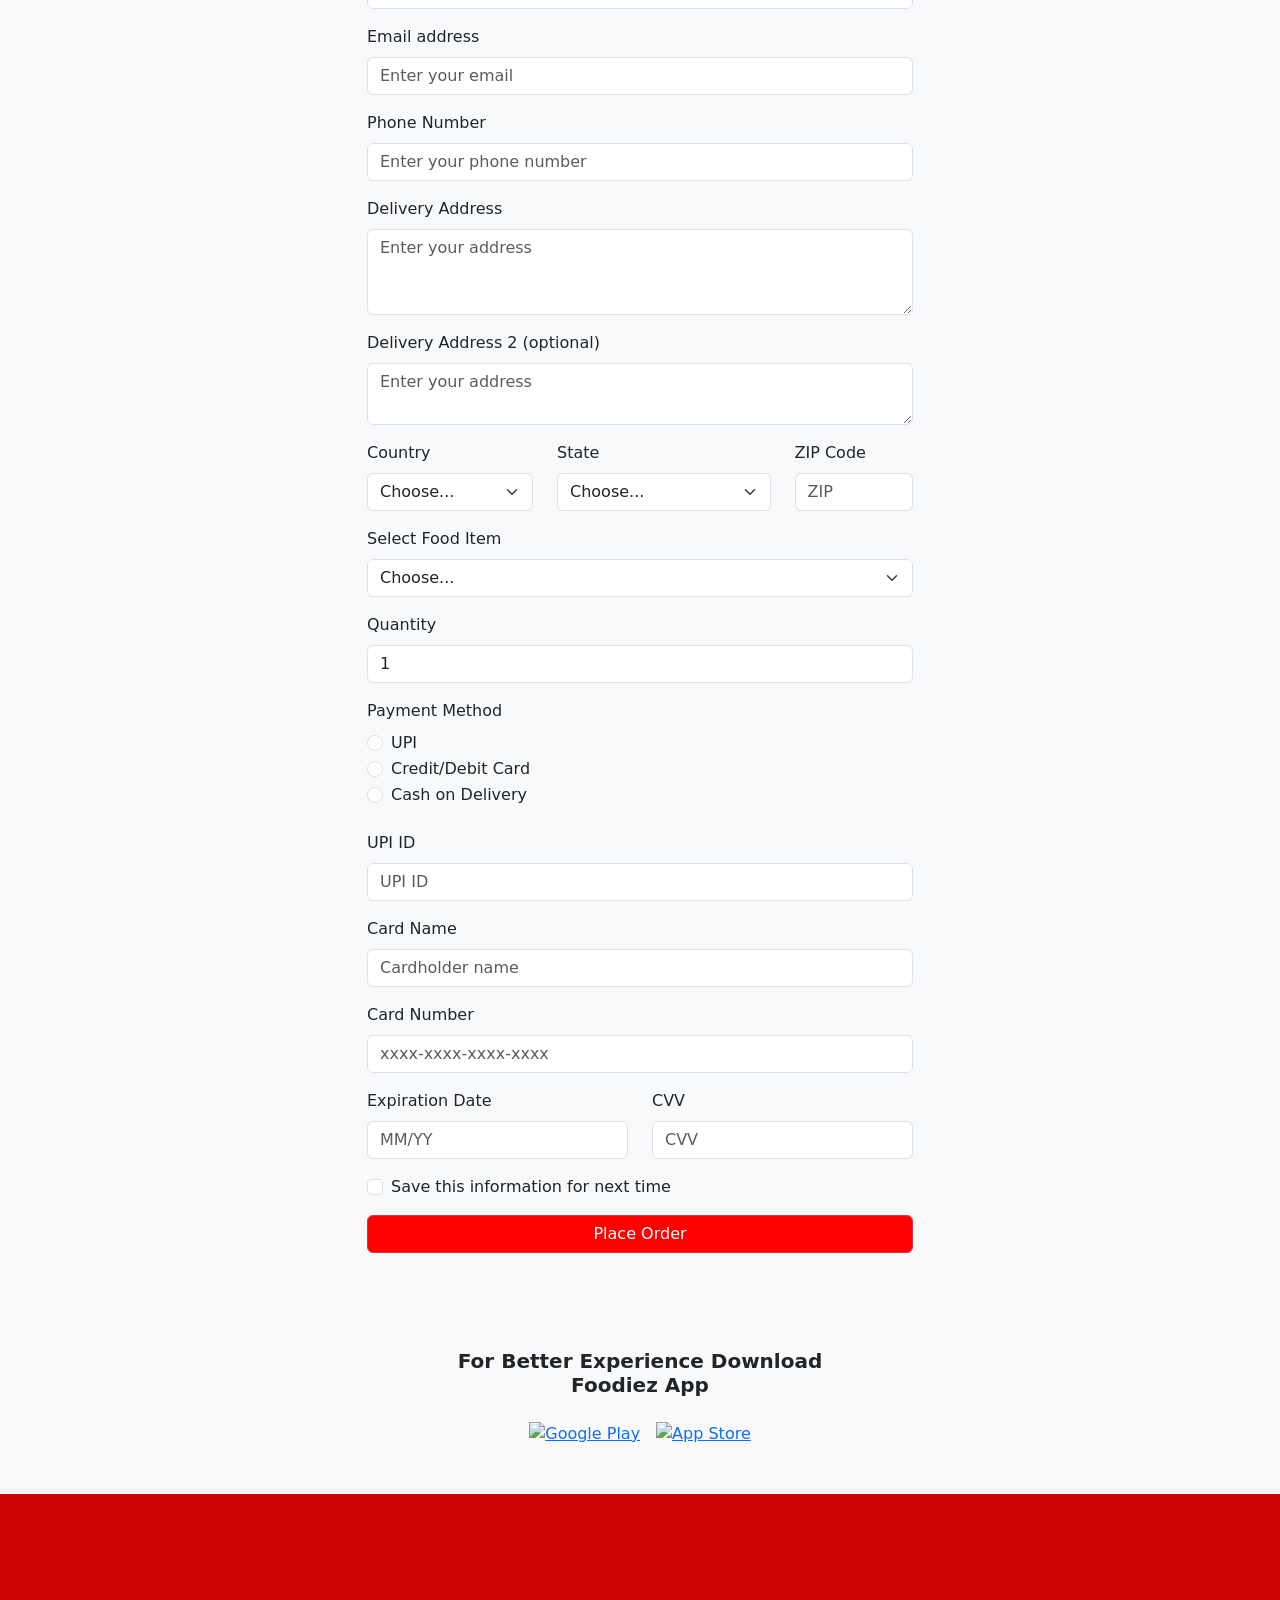
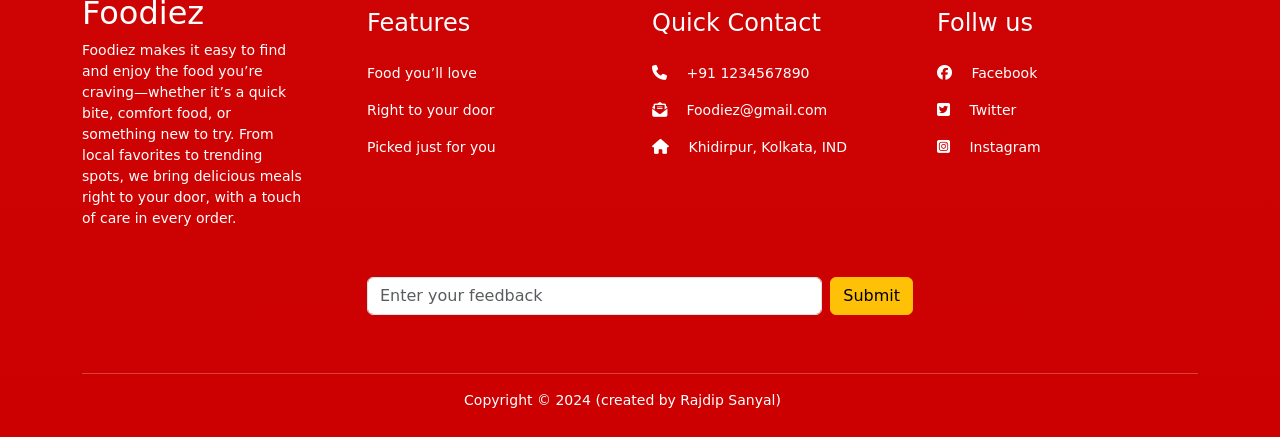
==== commit 08e12478: "Foodiez Website" ====
--- a/index.html
+++ b/index.html
@@ -626,7 +626,7 @@
       <h2 id="hijk" class="text-center mb-4">Order Now</h2>
       <div class="row justify-content-center">
         <div class="col-lg-6">
-          <form>
+          <form id="order-form">
             <div class="mb-3">
               <label for="name" class="form-label">Full Name</label>
               <input type="text" class="form-control" id="name" placeholder="Enter your name" required>
@@ -754,6 +754,11 @@
             </div>
 
             <div class="mb-3">
+              <label for="upi-id" class="form-label">UPI ID</label>
+              <input type="text" class="form-control" id="upi-id" placeholder="UPI ID">
+            </div>
+
+            <div class="mb-3">
               <label for="cardName" class="form-label">Card Name</label>
               <input type="text" class="form-control" id="cardName" placeholder="Cardholder name">
             </div>
@@ -776,8 +781,7 @@
               <input class="form-check-input" type="checkbox" id="saveInfo">
               <label class="form-check-label" for="saveInfo">Save this information for next time</label>
             </div>
-            <button type="submit" style="background-color: #ff0000;" class="btn btn-danger w-100"
-              onclick="validation()">Place Order</button>
+            <button type="submit" style="background-color: #ff0000;" class="btn btn-danger w-100">Place Order</button>
           </form>
         </div>
       </div>
--- a/style.css
+++ b/style.css
@@ -567,7 +567,7 @@
 
     .carousel-inner img {
         width: 100%;
-        height: 57vh;
+        height: 69vh;
         margin-top: 0%;
         margin-right: 0%;
     }
@@ -828,7 +828,7 @@
 
     .carousel-inner img {
         width: 100%;
-        height: 55.5vh;
+        height: 70.5vh;
         margin-top: 0%;
         margin-right: 0%;
     }
@@ -927,7 +927,7 @@
 @media (min-width: 992px) and (max-width: 1030px) {
     .carousel-inner img {
         width: 100%;
-        height: 60.0vh;
+        height: 69.0vh;
         margin-top: -1%;
         margin-right: 0%;
     }
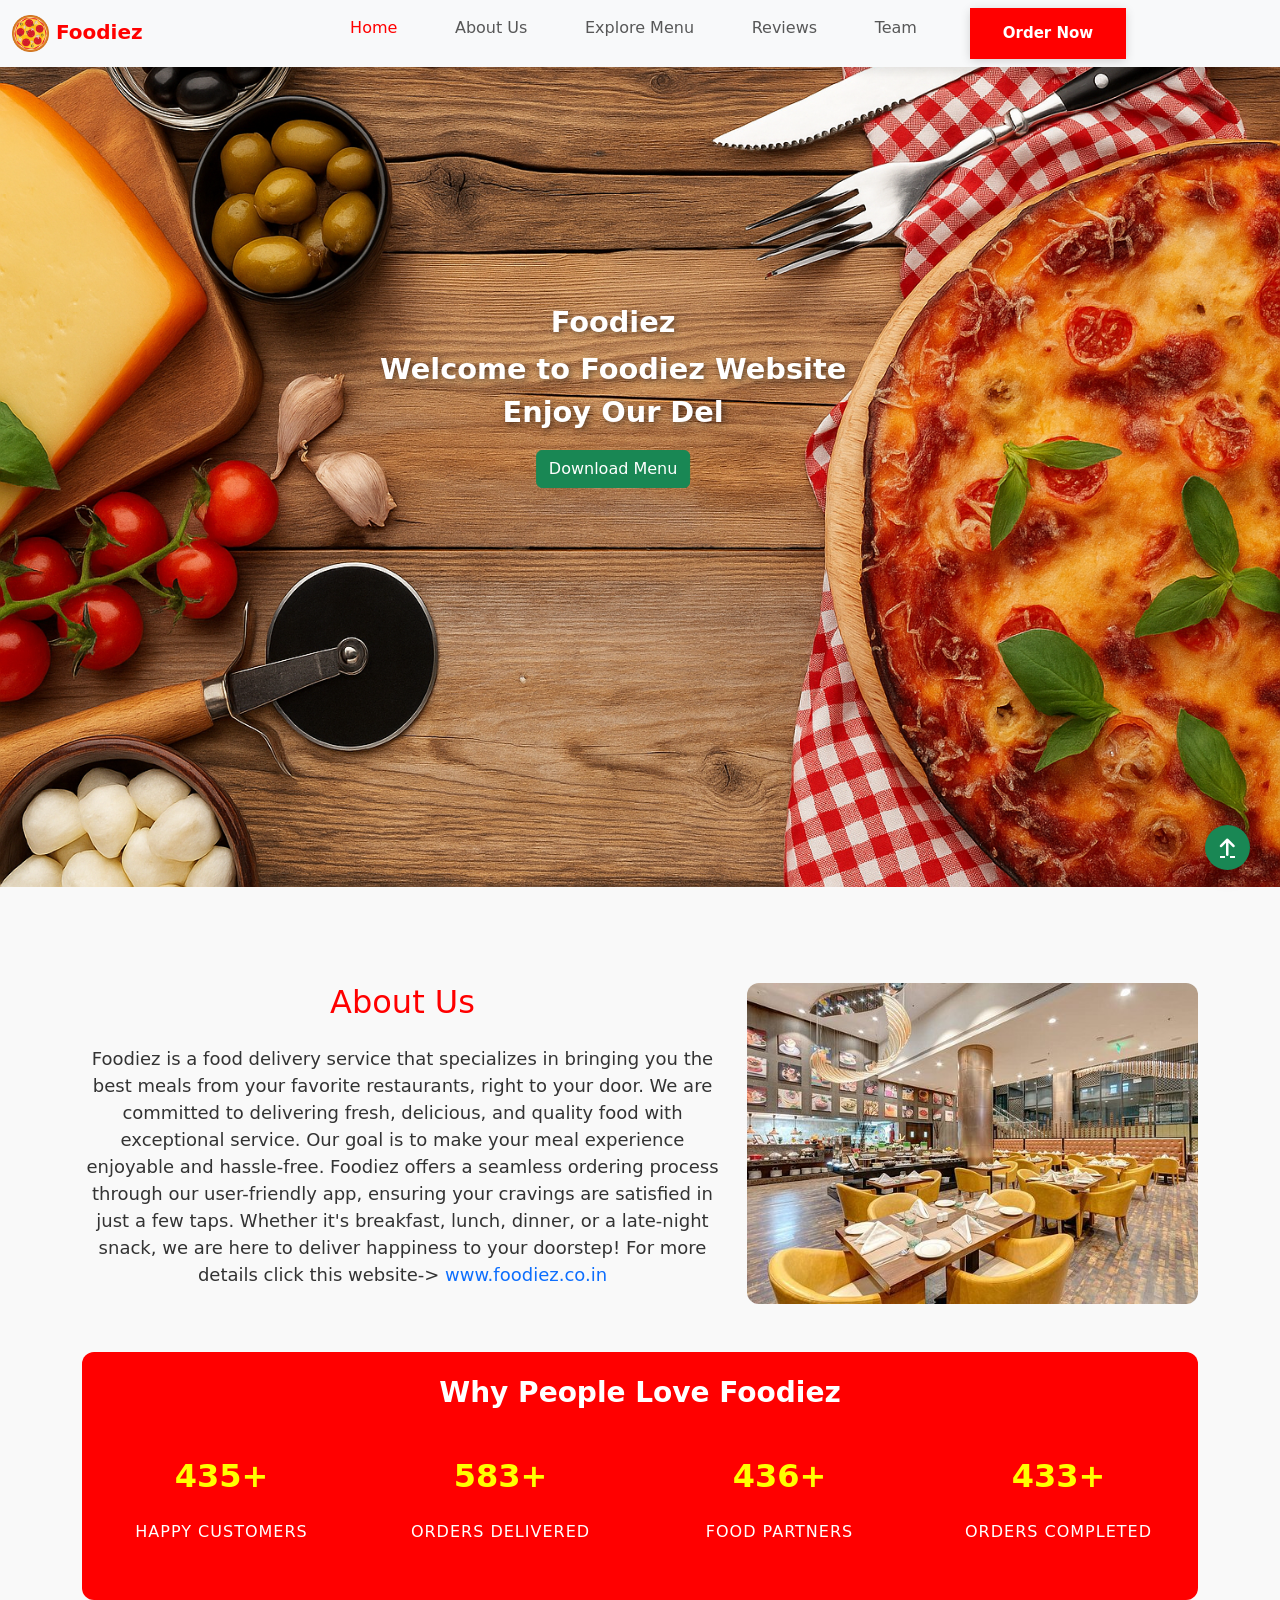
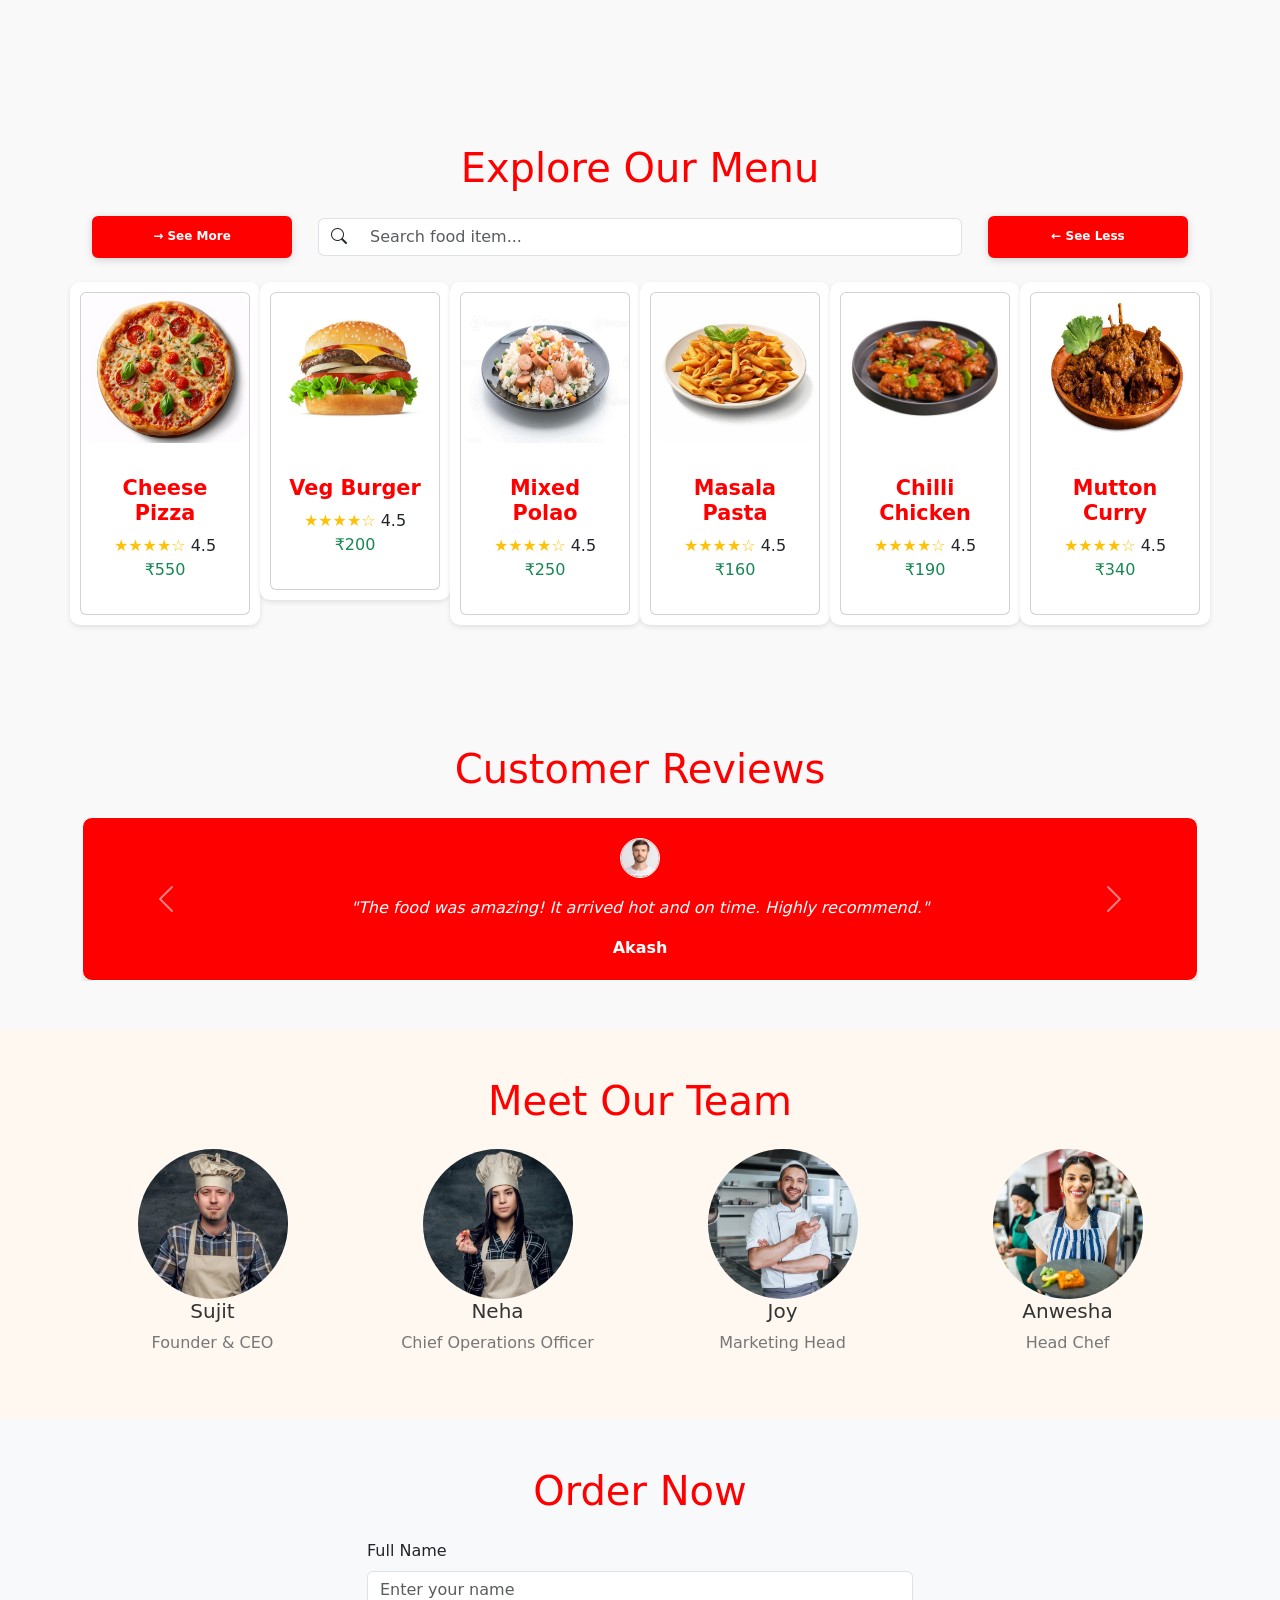
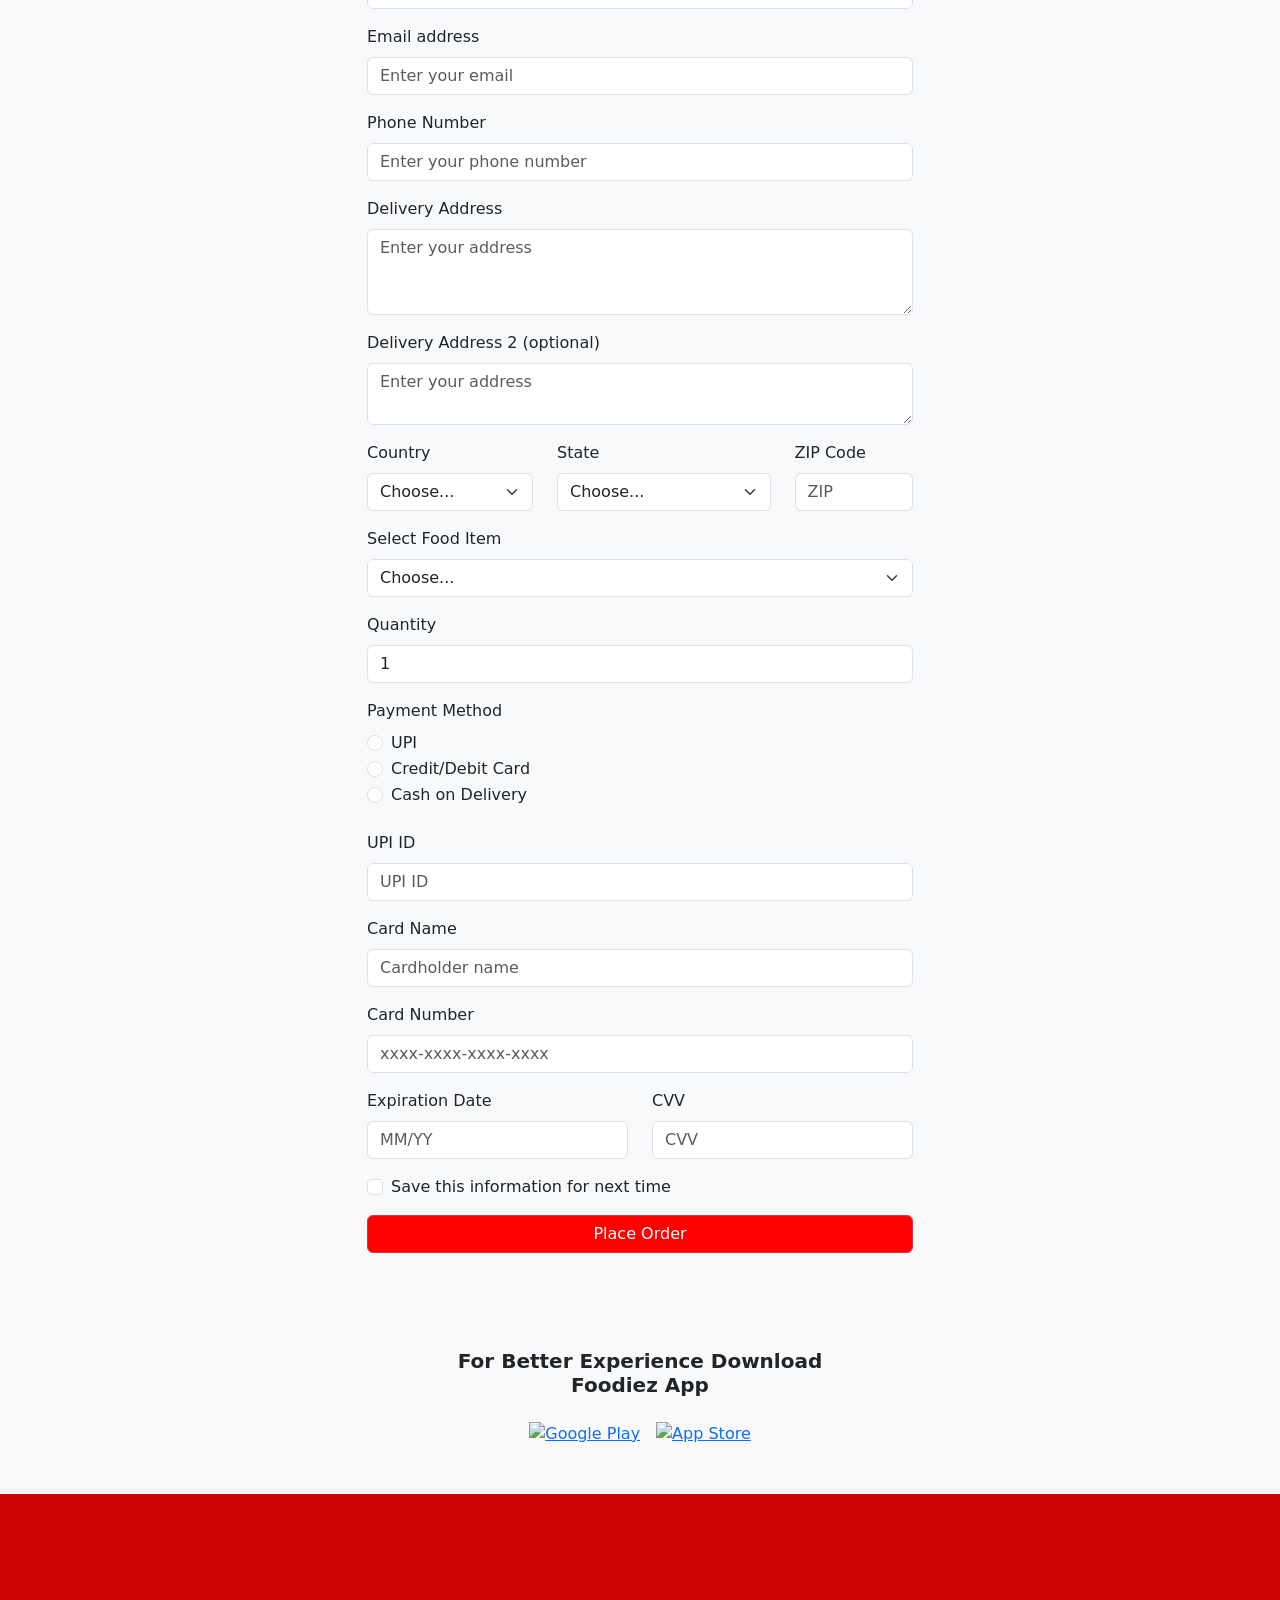
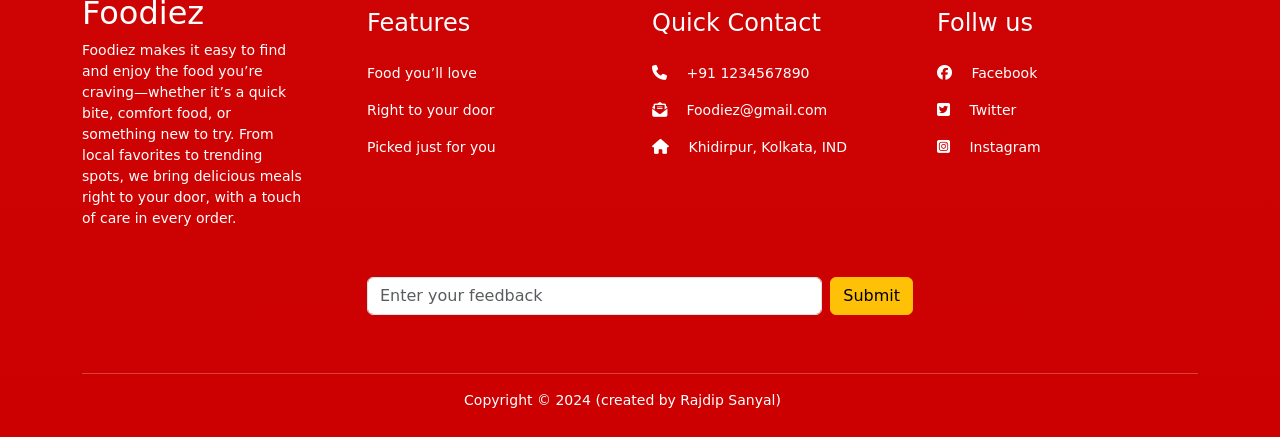
==== commit 69194818: "Foodiez Website" ====
--- a/index.html
+++ b/index.html
@@ -626,7 +626,7 @@
       <h2 id="hijk" class="text-center mb-4">Order Now</h2>
       <div class="row justify-content-center">
         <div class="col-lg-6">
-          <form id="order-form">
+          <form>
             <div class="mb-3">
               <label for="name" class="form-label">Full Name</label>
               <input type="text" class="form-control" id="name" placeholder="Enter your name" required>
@@ -781,7 +781,7 @@
               <input class="form-check-input" type="checkbox" id="saveInfo">
               <label class="form-check-label" for="saveInfo">Save this information for next time</label>
             </div>
-            <button type="submit" style="background-color: #ff0000;" class="btn btn-danger w-100">Place Order</button>
+            <button type="submit" style="background-color: #ff0000;" class="btn btn-danger w-100" onclick="validation()">Place Order</button>
           </form>
         </div>
       </div>
